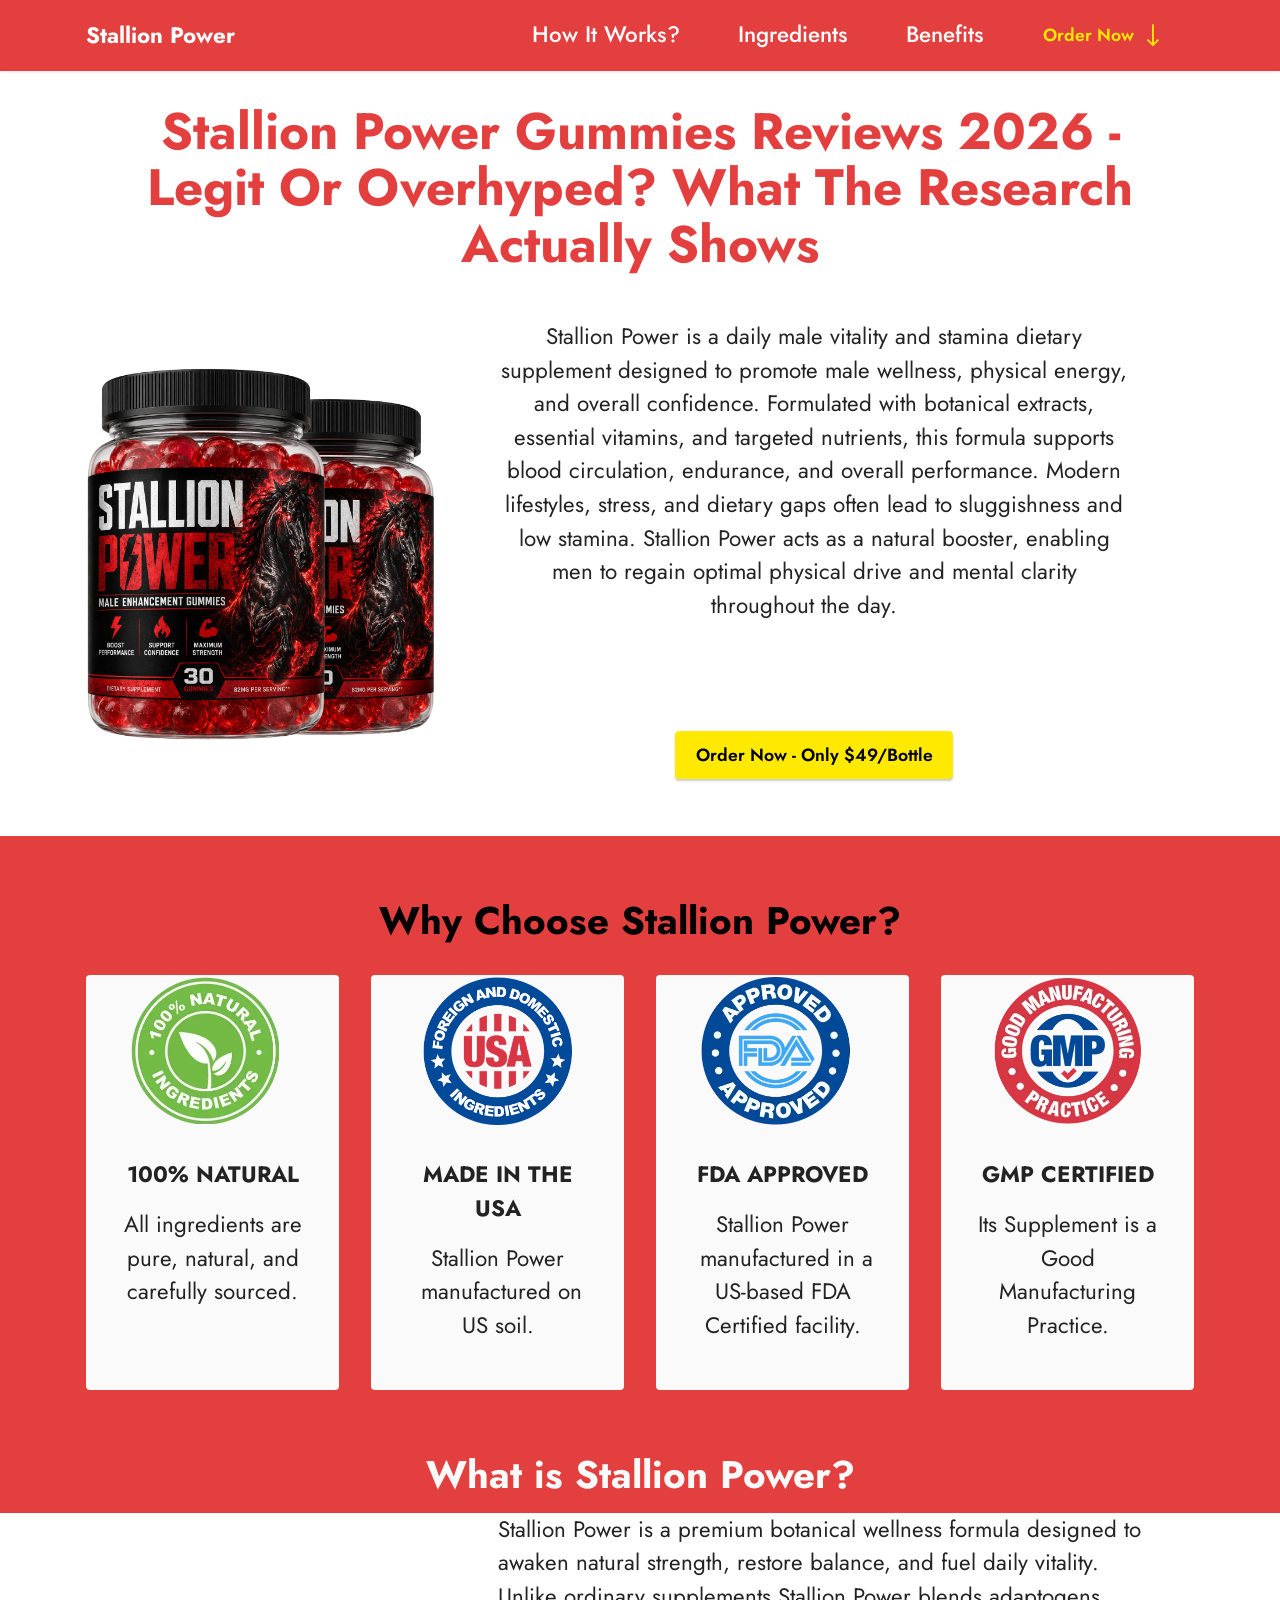
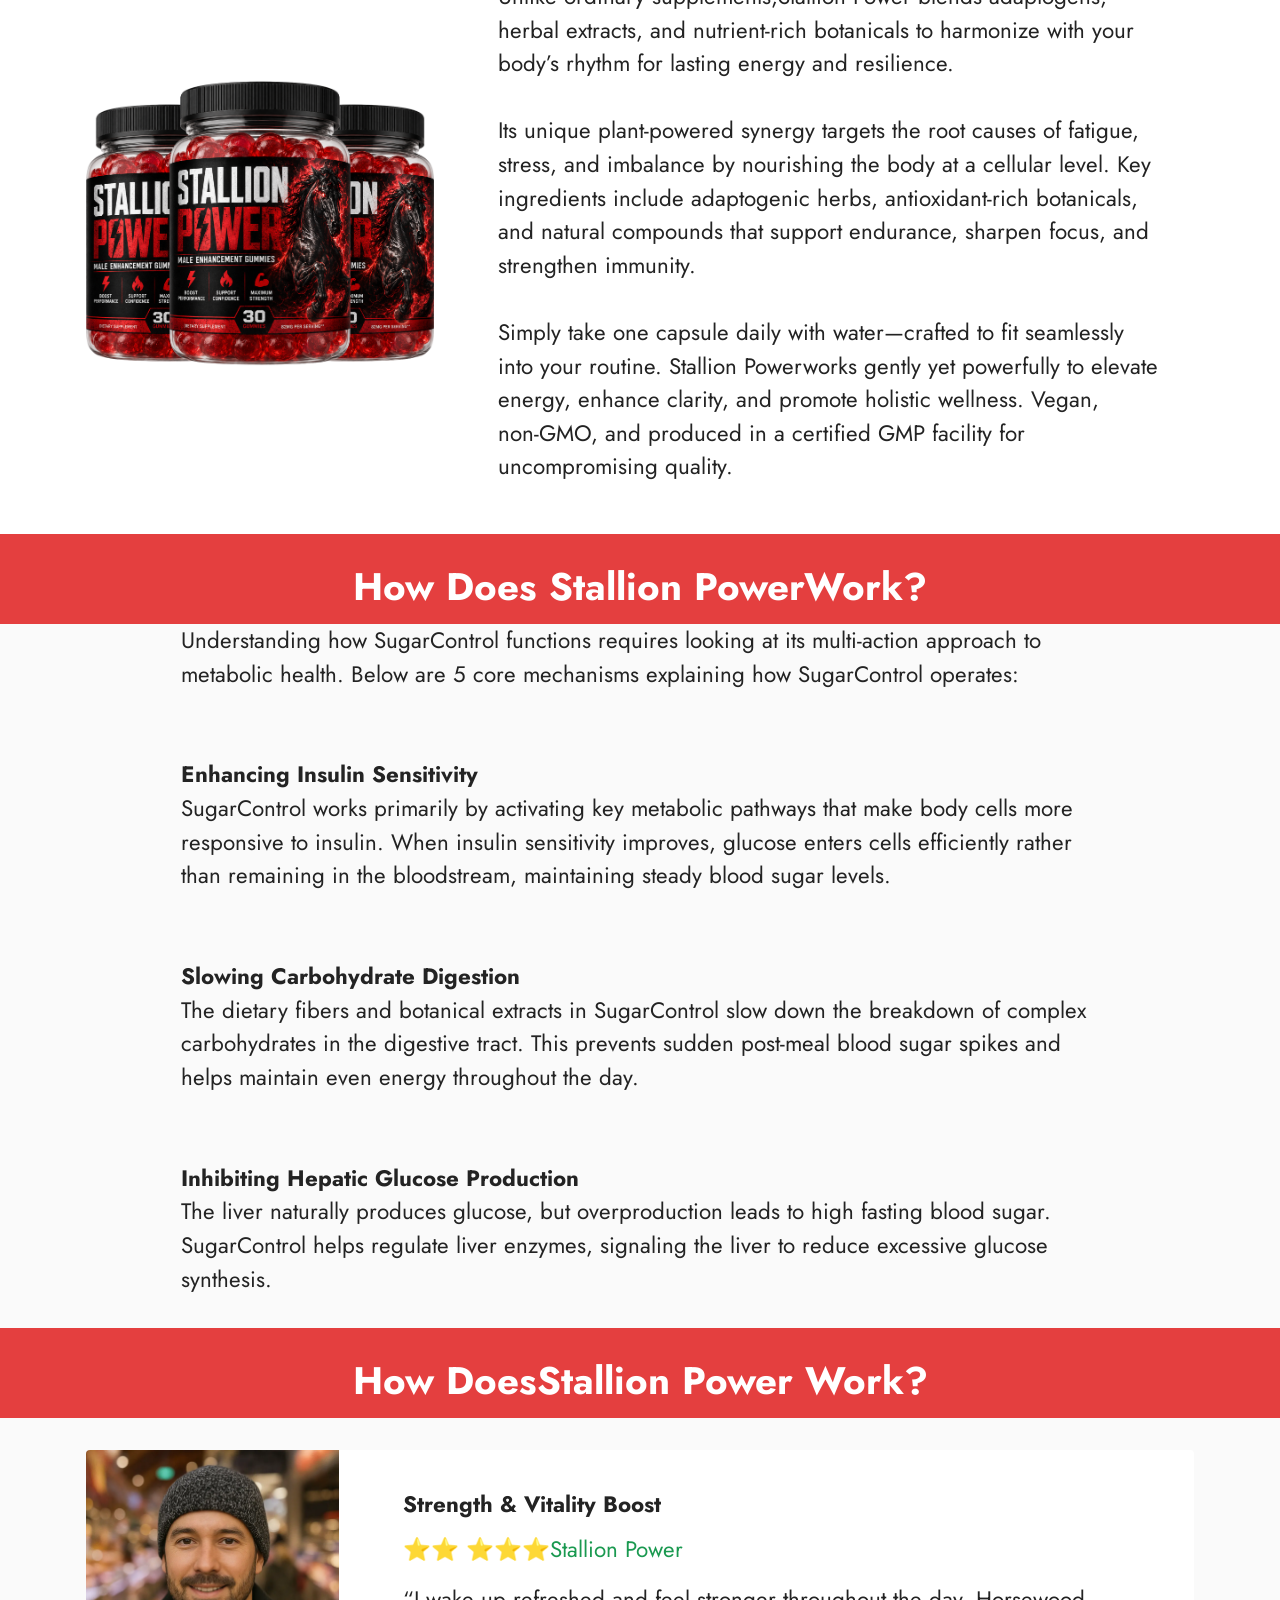
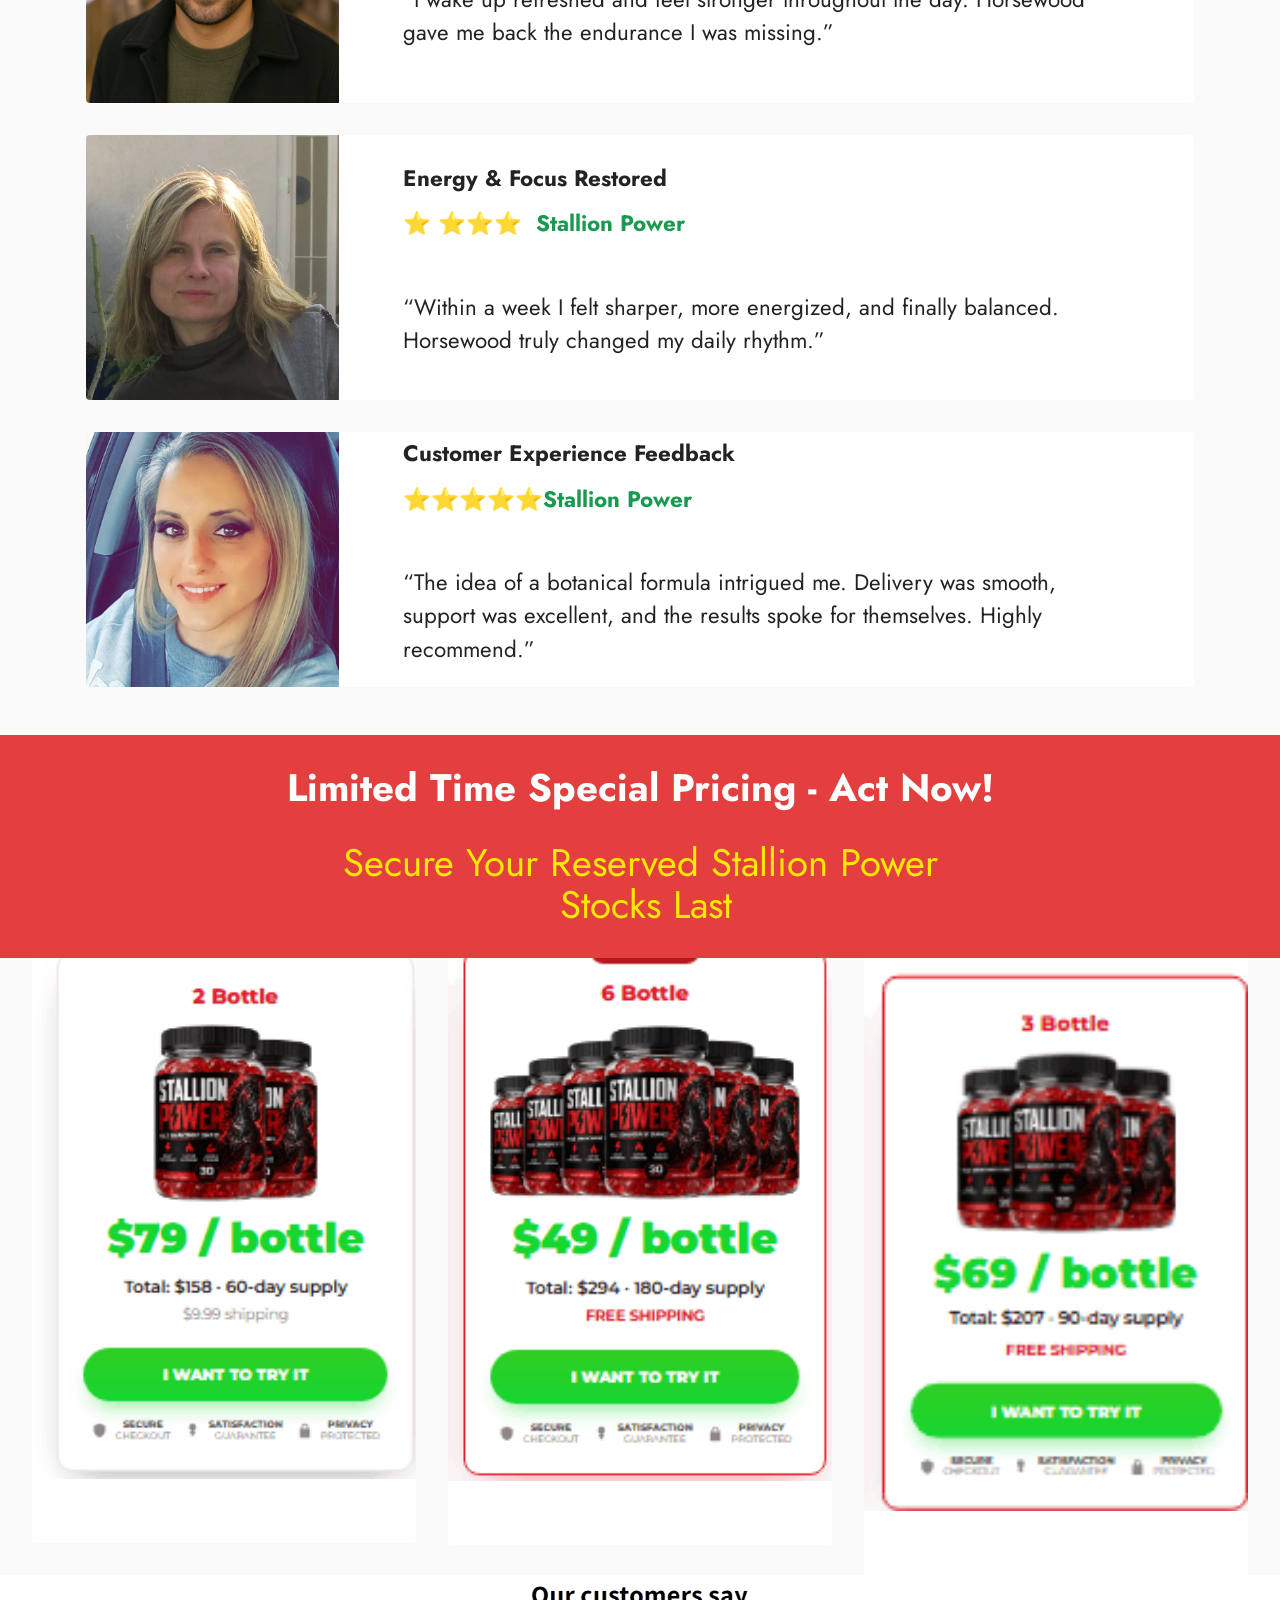
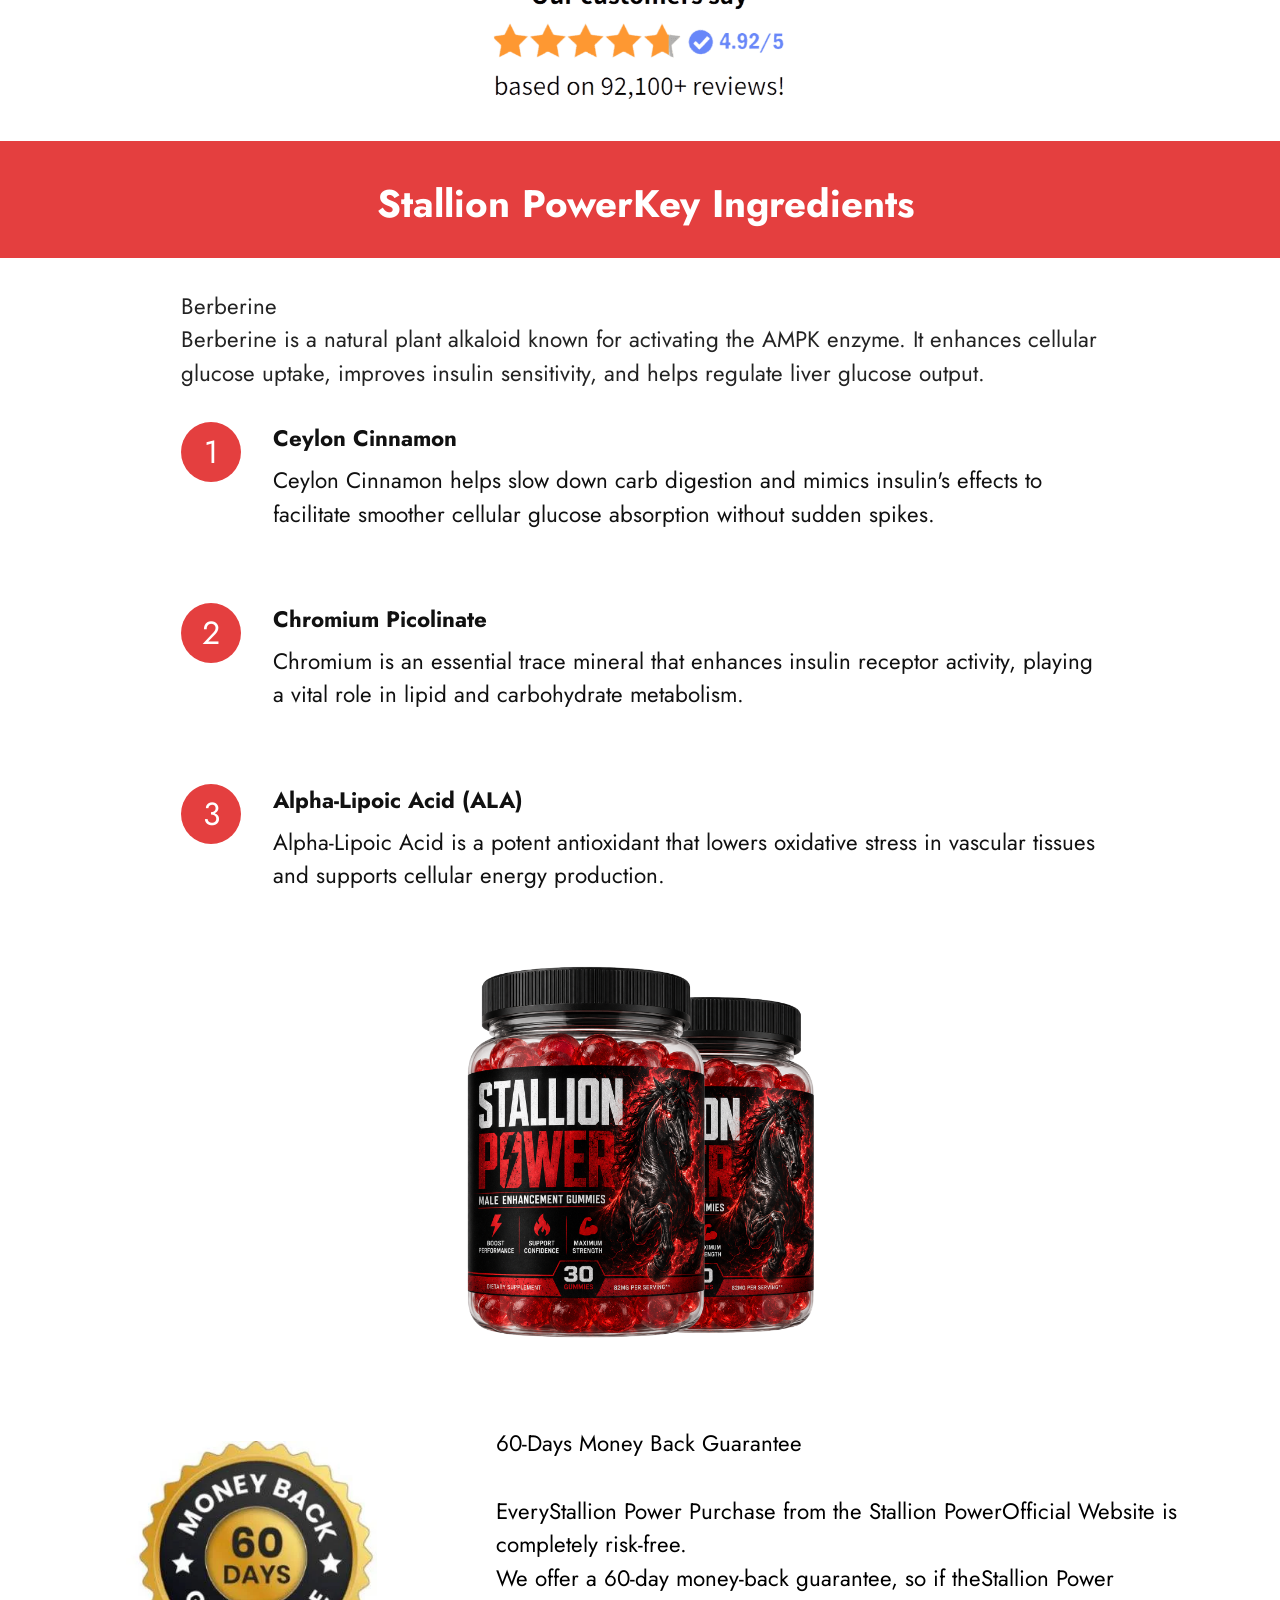
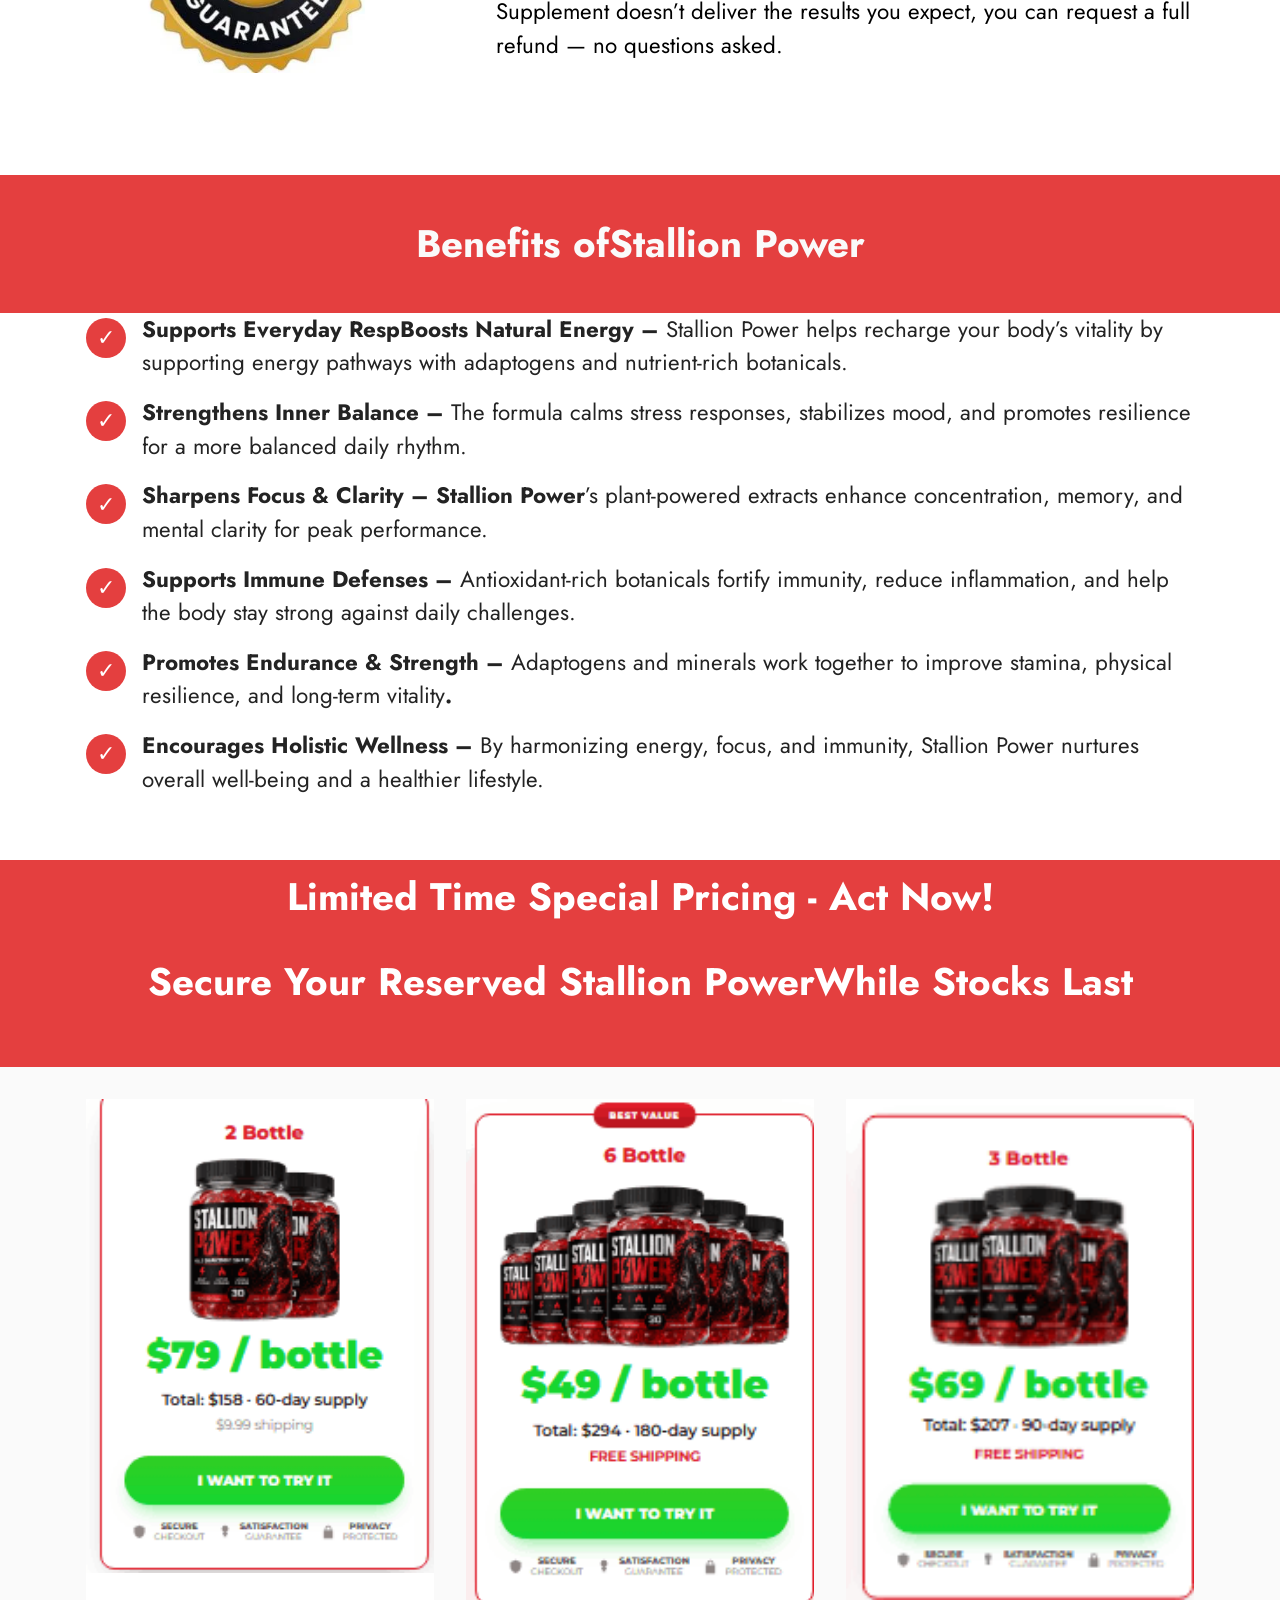
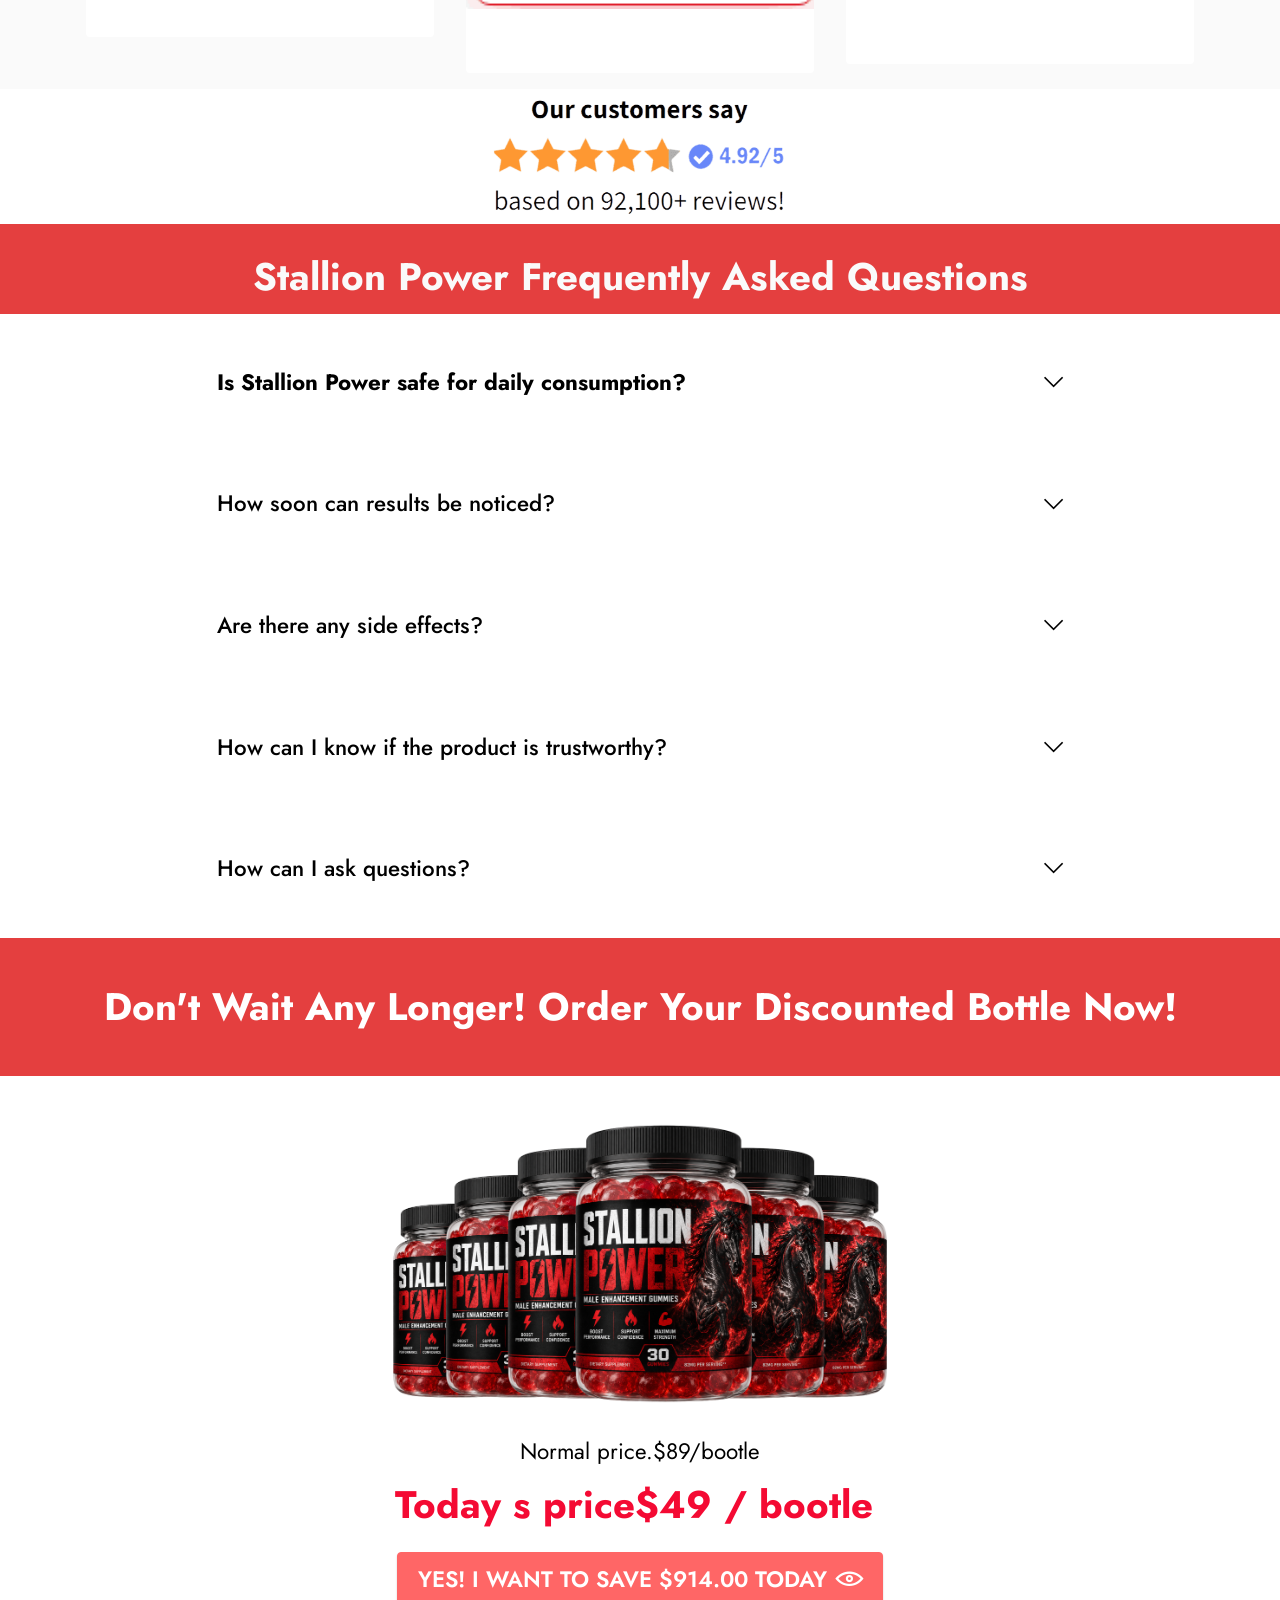
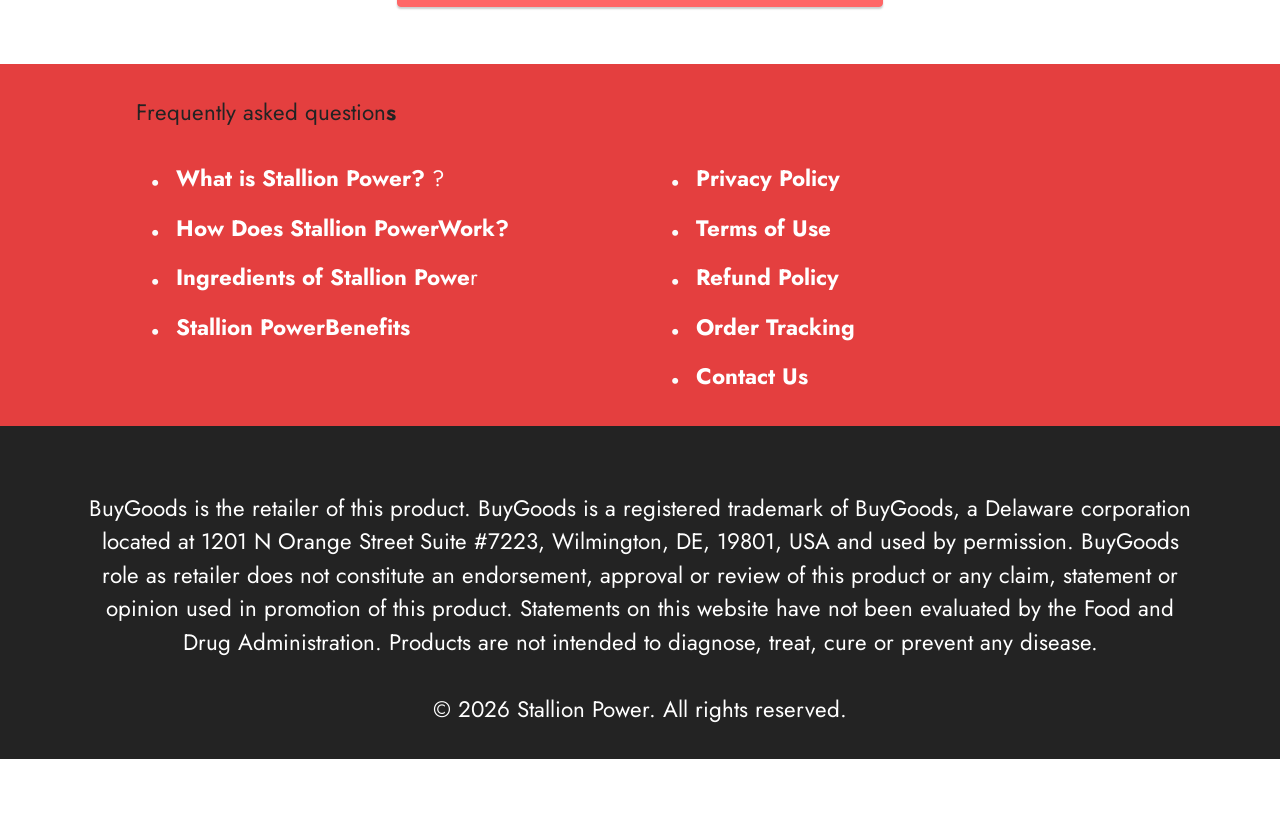
==== index.html @ 4c27d9d5 "Add files via upload" ====
<!DOCTYPE html>
<html  lang="en">
<head>
  <!-- Site made with Mobirise Website Builder v6.1.12, https://mobirise.com -->
  <meta charset="UTF-8">
  <meta http-equiv="X-UA-Compatible" content="IE=edge">
  <meta name="generator" content="Mobirise v6.1.12, mobirise.com">
  <meta name="twitter:card" content="summary_large_image"/>
  <meta name="twitter:image:src" content="assets/images/index-meta.webp">
  <meta property="og:image" content="assets/images/index-meta.webp">
  <meta name="twitter:title" content="Stallion Power Review 2026 – Ingredients, Benefits & Official Website">
  <meta name="viewport" content="width=device-width, initial-scale=1, minimum-scale=1">
  <link rel="shortcut icon" href="assets/images/bottle-2-1.webp" type="image/x-icon">
  <meta name="description" content="In this post, we explain Stallion Power's ingredients, potential benefits, and official details in simple language so you can make an informed decision before buying. For full product information, please visit the official website.">
  
  
  <title>Stallion Power Review 2026 – Ingredients, Benefits & Official Website</title>
  <link rel="stylesheet" href="assets/web/assets/mobirise-icons2/mobirise2.css">
  <link rel="stylesheet" href="assets/bootstrap/css/bootstrap.min.css">
  <link rel="stylesheet" href="assets/dropdown/css/style.css">
  <link rel="stylesheet" href="assets/socicon/css/styles.css">
  <link rel="stylesheet" href="assets/theme/css/style.css">
  <link rel="preload" href="https://fonts.googleapis.com/css?family=Jost:100,200,300,400,500,600,700,800,900,100i,200i,300i,400i,500i,600i,700i,800i,900i&display=swap" as="style" onload="this.onload=null;this.rel='stylesheet'">
  <noscript><link rel="stylesheet" href="https://fonts.googleapis.com/css?family=Jost:100,200,300,400,500,600,700,800,900,100i,200i,300i,400i,500i,600i,700i,800i,900i&display=swap"></noscript>
  <link rel="preload" as="style" href="assets/mobirise/css/mbr-additional.css?v=tE1Fz2"><link rel="stylesheet" href="assets/mobirise/css/mbr-additional.css?v=tE1Fz2" type="text/css">

  
  
  <meta name="keywords" content="Lungora LungoraLungora supplement, Lungora pills">
 <meta name="author" content="Lungora">
		
 <link rel="canonical" href="" >
</head>
<body>
  
  <section data-bs-version="5.1" class="menu menu2 cid-tB0YZQqaCG" once="menu" id="menu2-0">
    
    <nav class="navbar navbar-dropdown navbar-expand-lg">
        <div class="container">
            <div class="navbar-brand">
                
                <span class="navbar-caption-wrap"><a class="navbar-caption text-primary display-7" href="https://mwebsignalhq.com/13263/2010/6/?">Stallion Power<br></a></span>
            </div>
            <button class="navbar-toggler" type="button" data-toggle="collapse" data-bs-toggle="collapse" data-target="#navbarSupportedContent" data-bs-target="#navbarSupportedContent" aria-controls="navbarNavAltMarkup" aria-expanded="false" aria-label="Toggle navigation">
                <div class="hamburger">
                    <span></span>
                    <span></span>
                    <span></span>
                    <span></span>
                </div>
            </button>
            <div class="collapse navbar-collapse" id="navbarSupportedContent">
                <ul class="navbar-nav nav-dropdown" data-app-modern-menu="true"><li class="nav-item"><a class="nav-link link text-danger text-primary display-5" href="https://mwebsignalhq.com/13436/3174/2/?">How It Works?</a></li>
                    <li class="nav-item"><a class="nav-link link text-danger text-primary display-5" href="https://mwebsignalhq.com/13436/3174/2/?">
                            Ingredients</a></li>
                    <li class="nav-item"><a class="nav-link link text-danger text-primary display-5" href="https://mwebsignalhq.com/13436/3174/2/?">Benefits</a>
                    </li></ul>
                
                <div class="navbar-buttons mbr-section-btn"><a class="btn btn-warning-outline display-4" href="https://mwebsignalhq.com/13263/2010/6/?"><span class="mobi-mbri mobi-mbri-down mbr-iconfont mbr-iconfont-btn"></span>Order Now</a></div>
            </div>
        </div>
    </nav>
</section>

<section data-bs-version="5.1" class="header3 cid-tB10ubWVri" id="header3-1">

    

    
    

    <div class="align-center container">
        <div class="row justify-content-center">
            <div class="col-12 col-lg-11">
                <h1 class="mbr-section-title mbr-fonts-style mb-3 display-1"><strong>Stallion Power Gummies Reviews 2026 - Legit Or Overhyped? What The Research Actually Shows</strong></h1>
                
                
                
            </div>
        </div>
    </div>
</section>

<section data-bs-version="5.1" class="features6 cid-tB15AvPI4t" id="features7-3">
    <!---->
    

    
    
    <div class="container">
        <div class="card-wrapper">
            <div class="row align-items-center">
                <div class="col-12 col-lg-4">
                    <div class="image-wrapper">
                        <a href="https://mwebsignalhq.com/13263/2010/6/?"><img src="assets/images/bottle-2-1.webp" alt="Stallion Power"></a>
                    </div>
                </div>
                <div class="col-12 col-lg">
                    <div class="text-box">
                        
                        <p class="mbr-text mbr-fonts-style display-7">Stallion Power is a daily male vitality and stamina dietary supplement designed to promote male wellness, physical energy, and overall confidence. Formulated with botanical extracts, essential vitamins, and targeted nutrients, this formula supports blood circulation, endurance, and overall performance. Modern lifestyles, stress, and dietary gaps often lead to sluggishness and low stamina. Stallion Power acts as a natural booster, enabling men to regain optimal physical drive and mental clarity throughout the day.&nbsp; &nbsp;<br><br><br></p>
                        
                        <div class="mbr-section-btn pt-3"><a href="https://mwebsignalhq.com/13263/2010/6/?" class="btn btn-warning display-4">Order Now - Only $49/Bottle</a></div>
                    </div>
                </div>
            </div>
        </div>
    </div>
</section>

<section data-bs-version="5.1" class="gallery3 cid-tB9ez4cVTX" id="gallery3-1r">
    
    
    <div class="container">
        <div class="mbr-section-head">
            <h4 class="mbr-section-title mbr-fonts-style align-center mb-0 display-2"><strong>Why Choose Stallion Power?</strong></h4>
            
        </div>
        <div class="row mt-4">
            <div class="item features-image сol-12 col-md-6 col-lg-3 active">
                <div class="item-wrapper">
                    <div class="item-img">
                        <a href="https://mwebsignalhq.com/13263/2010/6/?"><img src="assets/images/100-natural-500x300.webp" alt="Stallion PowerAll Natural" data-slide-to="0" data-bs-slide-to="0"></a>
                    </div>
                    <div class="item-content">
                        <h5 class="item-title mbr-fonts-style display-7"><strong>100% NATURAL</strong></h5>
                        
                        <p class="mbr-text mbr-fonts-style mt-3 display-7">All ingredients are pure, natural, and carefully sourced.</p>
                    </div>
                    
                </div>
            </div><div class="item features-image сol-12 col-md-6 col-lg-3">
                <div class="item-wrapper">
                    <div class="item-img">
                        <a href="https://mwebsignalhq.com/13263/2010/6/?"><img src="assets/images/made-in-usa-500x300.webp" alt="Stallion Power Made In Usa" data-slide-to="1" data-bs-slide-to="1"></a>
                    </div>
                    <div class="item-content">
                        <h5 class="item-title mbr-fonts-style display-7"><strong>MADE IN THE USA</strong></h5>
                        
                        <p class="mbr-text mbr-fonts-style mt-3 display-7">Stallion Power
<br>&nbsp;manufactured on US soil.</p>
                    </div>
                    
                </div>
            </div>
            
            <div class="item features-image сol-12 col-md-6 col-lg-3">
                <div class="item-wrapper">
                    <div class="item-img">
                        <a href="https://mwebsignalhq.com/13263/2010/6/?"><img src="assets/images/fda-approved-500x300.webp" alt="Stallion Power FDA Approved" data-slide-to="2" data-bs-slide-to="2"></a>
                    </div>
                    <div class="item-content">
                        <h5 class="item-title mbr-fonts-style display-7"><strong>FDA APPROVED</strong></h5>
                        
                        <p class="mbr-text mbr-fonts-style mt-3 display-7">Stallion Power
<br>&nbsp;manufactured in a US-based FDA Certified facility.<br></p>
                    </div>
                    
                </div>
            </div>
            <div class="item features-image сol-12 col-md-6 col-lg-3">
                <div class="item-wrapper">
                    <div class="item-img">
                        <a href="https://mwebsignalhq.com/13263/2010/6/?"><img src="assets/images/gmp-certified-500x300.webp" alt="Stallion PowerGMP Certified" title=""></a>
                    </div>
                    <div class="item-content">
                        <h5 class="item-title mbr-fonts-style display-7">
                            <strong>GMP CERTIFIED</strong></h5>
                        
                        <p class="mbr-text mbr-fonts-style mt-3 display-7">Its Supplement is a Good Manufacturing Practice.</p>
                    </div>
                    
                </div>
            </div>
        </div>
    </div>
</section>

<section data-bs-version="5.1" class="header3 cid-tB83YwBUMj" id="header3-1l">

    

    
    

    <div class="align-center container">
        <div class="row justify-content-center">
            <div class="col-12 col-lg-12">
                
                <h2 class="mbr-section-subtitle mbr-fonts-style mb-3 display-2"><strong>What is Stallion Power?</strong></h2>
                
                
            </div>
        </div>
    </div>
</section>

<section data-bs-version="5.1" class="header11 cid-tB1vWdJbT6" id="header11-a">

    

    
    

    <div class="container">
        <div class="row justify-content-center">
            <div class="col-12 col-md-4 image-wrapper">
                <a href="https://mwebsignalhq.com/13263/2010/6/?"><img class="w-100" src="assets/images/bottle-3.webp" alt="Stallion Power"></a>
            </div>
            <div class="col-12 col-md">
                <div class="text-wrapper text-center">
                    
                    <p class="mbr-text mbr-fonts-style display-7">Stallion Power is a premium botanical wellness formula designed to awaken natural strength, restore balance, and fuel daily vitality. Unlike ordinary supplements,Stallion Power blends adaptogens, herbal extracts, and nutrient‑rich botanicals to harmonize with your body’s rhythm for lasting energy and resilience.
<br><br>Its unique plant‑powered synergy targets the root causes of fatigue, stress, and imbalance by nourishing the body at a cellular level. Key ingredients include adaptogenic herbs, antioxidant‑rich botanicals, and natural compounds that support endurance, sharpen focus, and strengthen immunity.
<br><br>Simply take one capsule daily with water—crafted to fit seamlessly into your routine. Stallion Powerworks gently yet powerfully to elevate energy, enhance clarity, and promote holistic wellness. Vegan, non‑GMO, and produced in a certified GMP facility for uncompromising quality.
<br>
<br></p>
                    
                </div>
            </div>
        </div>
    </div>
</section>

<section data-bs-version="5.1" class="header3 cid-tB85bPoWQz" id="header3-1m">

    

    
    

    <div class="align-center container">
        <div class="row justify-content-center">
            <div class="col-12 col-lg-12">
                
                <h2 class="mbr-section-subtitle mbr-fonts-style mb-3 display-2"><div><strong>How Does Stallion PowerWork?</strong></div><div><strong>
</strong></div><div><strong>
</strong></div><div><strong>
</strong></div><div><strong>
</strong></div><div><strong>
</strong></div><div><strong>
</strong></div><div><strong>
</strong></div><div><strong>
</strong></div><div><strong>
</strong></div><div><strong>
</strong></div><div><strong>
</strong></div><div><strong>
</strong></div><div><strong>
</strong></div><div><strong>
</strong></div><div><strong>
</strong></div><div><strong>
</strong></div><div><strong>
</strong></div><div><strong>
</strong></div><div><strong>
</strong></div><div><strong>
</strong></div><div><strong>
</strong></div><div><strong>
</strong></div><div><strong>
</strong></div></h2>
                
                
            </div>
        </div>
    </div>
</section>

<section data-bs-version="5.1" class="content4 cid-tB1xoWzrbk" id="content4-d">
    

    
    
    <div class="container">
        <div class="row justify-content-center">
            <div class="title col-md-12 col-lg-10">
                
                <h4 class="mbr-section-subtitle align-center mbr-fonts-style mb-4 display-7"><div><div><div>Understanding how SugarControl functions requires looking at its multi-action approach to metabolic health. Below are 5 core mechanisms explaining how SugarControl operates:</div></div></div><br><div><div><div><br></div></div></div><div>
</div><div><strong>Enhancing Insulin Sensitivity</strong></div><div>SugarControl works primarily by activating key metabolic pathways that make body cells more responsive to insulin. When insulin sensitivity improves, glucose enters cells efficiently rather than remaining in the bloodstream, maintaining steady blood sugar levels.</div><br><div><strong><br></strong></div><div><strong>Slowing Carbohydrate Digestion</strong></div><div>The dietary fibers and botanical extracts in SugarControl slow down the breakdown of complex carbohydrates in the digestive tract. This prevents sudden post-meal blood sugar spikes and helps maintain even energy throughout the day.</div><br><div><br></div><div>
</div><div><strong>Inhibiting Hepatic Glucose Production</strong></div><div>The liver naturally produces glucose, but overproduction leads to high fasting blood sugar. SugarControl helps regulate liver enzymes, signaling the liver to reduce excessive glucose synthesis.</div><div>
</div><div>
</div><div>
</div><div>
</div><div>
</div><div>
</div><div>
</div><div>
</div><div>
</div><div>
</div><div>
</div><div><div>
</div><div>
</div><div>
</div><div>
</div><div>
</div></div></h4>
                
            </div>
        </div>
    </div>
</section>

<section data-bs-version="5.1" class="header3 cid-v7JuKyBStk" id="header3-24">

    

    
    

    <div class="align-center container">
        <div class="row justify-content-center">
            <div class="col-12 col-lg-12">
                
                <h2 class="mbr-section-subtitle mbr-fonts-style mb-3 display-2"><div><strong>How DoesStallion Power Work?</strong></div><div><strong>
</strong></div><div><strong>
</strong></div><div><strong>
</strong></div><div><strong>
</strong></div><div><strong>
</strong></div><div><strong>
</strong></div><div><strong>
</strong></div><div><strong>
</strong></div><div><strong>
</strong></div><div><strong>
</strong></div><div><strong>
</strong></div><div><strong>
</strong></div><div><strong>
</strong></div><div><strong>
</strong></div><div><strong>
</strong></div><div><strong>
</strong></div><div><strong>
</strong></div><div><strong>
</strong></div><div><strong>
</strong></div><div><strong>
</strong></div><div><strong>
</strong></div><div><strong>
</strong></div><div><strong>
</strong></div></h2>
                
                
            </div>
        </div>
    </div>
</section>

<section data-bs-version="5.1" class="team2 cid-v7Jv0AjsPd" xmlns="http://www.w3.org/1999/html" id="team2-25">
    

    
    
    <div class="container">
        <div class="item features-image">
            <div class="item-wrapper">
                <div class="row align-items-center">
                    <div class="col-12 col-md-3">
                        <div class="image-wrapper">
                            <a href="https://mwebsignalhq.com/13263/2010/6/?"><img src="assets/images/horsewood-review2.webp" alt="Stallion Power"></a>
                        </div>
                    </div>
                    <div class="col-12 col-md">
                        <div class="card-box">
                            <h5 class="card-title mbr-fonts-style m-0 mb-3 display-5"><strong>Strength &amp; Vitality Boost</strong></h5>
                            <h6 class="card-subtitle mbr-fonts-style mb-3 display-5">⭐⭐ ⭐⭐⭐Stallion Power</h6>
                            <p class="mbr-text mbr-fonts-style display-7">“I wake up refreshed and feel stronger throughout the day. Horsewood gave me back the endurance I was missing.”&nbsp;<br></p>
                            
                        </div>
                    </div>
                </div>
            </div>
        </div>
        <div class="item features-image">
            <div class="item-wrapper">
                <div class="row align-items-center">
                    <div class="col-12 col-md-3">
                        <div class="image-wrapper">
                            <a href="https://mwebsignalhq.com/13263/2010/6/?"><img src="assets/images/horsewood-review1.webp" alt="Stallion Power"></a>
                        </div>
                    </div>
                    <div class="col-12 col-md">
                        <div class="card-box">
                            <h5 class="card-title mbr-fonts-style m-0 mb-3 display-5"><strong>Energy &amp; Focus Restored&nbsp;</strong></h5>
                            <h6 class="card-subtitle mbr-fonts-style mb-3 display-5"><strong>⭐ ⭐⭐⭐&nbsp; Stallion Power
</strong><div><strong>&nbsp;</strong></div></h6>
                            <p class="mbr-text mbr-fonts-style display-7">“Within a week I felt sharper, more energized, and finally balanced. Horsewood truly changed my daily rhythm.”&nbsp;<br></p>
                            
                        </div>
                    </div>
                </div>
            </div>
        </div>
        <div class="item features-image">
            <div class="item-wrapper">
                <div class="row align-items-center">
                    <div class="col-12 col-md-3">
                        <div class="image-wrapper">
                            <a href="https://mwebsignalhq.com/13263/2010/6/?"><img src="assets/images/horsewood-review3.webp" alt="Stallion Power"></a>
                        </div>
                    </div>
                    <div class="col-12 col-md">
                        <div class="card-box">
                            <h5 class="card-title mbr-fonts-style m-0 mb-3 display-5"><strong>Customer Experience Feedback&nbsp;</strong></h5>
                            <h6 class="card-subtitle mbr-fonts-style mb-3 display-5"><strong>⭐⭐⭐⭐⭐Stallion Power
</strong><div><br></div></h6>
                            <p class="mbr-text mbr-fonts-style display-7">“The idea of a botanical formula intrigued me. Delivery was smooth, support was excellent, and the results spoke for themselves. Highly recommend.”&nbsp;<br></p>
                            
                        </div>
                    </div>
                </div>
            </div>
        </div>
    </div>
</section>

<section data-bs-version="5.1" class="content4 cid-tB1yuhcVVi" id="content4-g">
    

    
    
    <div class="container">
        <div class="row justify-content-center">
            <div class="title col-md-12 col-lg-10">
                <h3 class="mbr-section-title mbr-fonts-style align-center mb-4 display-2"><strong>Limited Time Special Pricing - Act Now!</strong></h3>
                <h4 class="mbr-section-subtitle align-center mbr-fonts-style mb-4 display-2">Secure Your Reserved Stallion Power
<div>&nbsp;Stocks Last</div></h4>
                
            </div>
        </div>
    </div>
</section>

<section data-bs-version="5.1" class="team1 cid-tB1z7NONXX" id="team1-h">
    

    
    
    <div class="container-fluid">
        <div class="row justify-content-center">
            
            <div class="col-sm-6 col-lg-4">
                <div class="card-wrap">
                    <div class="image-wrap">
                        <a href="https://mwebsignalhq.com/13263/2010/6/?"><img src="assets/images/screenshot202026-10-1320114840-202x274.png" alt="Stallion Power.1 Bttle"></a>
                    </div>
                    <div class="content-wrap">
                        
                        
                        
                        
                        
                    </div>
                </div>
            </div>

            <div class="col-sm-6 col-lg-4">
                <div class="card-wrap">
                    <div class="image-wrap">
                        <a href="https://mwebsignalhq.com/13263/2010/6/?"><img src="assets/images/screenshot202026-10-1320114902-199x271.png" alt="Stallion Power6 Bttle"></a>
                    </div>
                    <div class="content-wrap">
                        
                        
                        
                        
                        
                    </div>
                </div>
            </div>

            <div class="col-sm-6 col-lg-4">
                <div class="card-wrap">
                    <div class="image-wrap">
                        <a href="https://mwebsignalhq.com/13263/2010/6/?"><img src="assets/images/screenshot202026-10-1320215822-148x213.png" alt="Stallion Power3 Bttle"></a>
                    </div>
                    <div class="content-wrap">
                        
                        
                        
                        
                        
                    </div>
                </div>
            </div>

            
        </div>
    </div>
</section>

<section data-bs-version="5.1" class="image3 cid-tB1zGVstSm" id="image3-j">
    

    
    

    <div class="container">
        <div class="row justify-content-center">
            <div class="col-12 col-lg-4">
                <div class="image-wrapper">
                    <img src="assets/images/alpilean-customer-review1-562x217.png" alt="keravita pro 5 star ratings">
                    
                </div>
            </div>
        </div>
    </div>
</section>

<section data-bs-version="5.1" class="content4 cid-tB1A34S1NT" id="content4-k">
    

    
    
    <div class="container">
        <div class="row justify-content-center">
            <div class="title col-md-12 col-lg-10">
                <h3 class="mbr-section-title mbr-fonts-style align-center mb-4 display-2"><br><div><strong>&nbsp;Stallion Power</strong><strong style="font-size: 2.4rem;">Key Ingredients</strong></div></h3>
                
                
            </div>
        </div>
    </div>
</section>

<section data-bs-version="5.1" class="content5 cid-tB1AZH7rno" id="content5-n">
    
    <div class="container">
        <div class="row justify-content-center">
            <div class="col-md-12 col-lg-10">
                
                <h4 class="mbr-section-subtitle mbr-fonts-style mb-4 display-5"><div></div></h4>
                <p class="mbr-text mbr-fonts-style display-7">Berberine<br>Berberine is a natural plant alkaloid known for activating the AMPK enzyme. It enhances cellular glucose uptake, improves insulin sensitivity, and helps regulate liver glucose output.<br></p>
            </div>
        </div>
    </div>
</section>

<section data-bs-version="5.1" class="features19 cid-tB6Rwx4pqH" id="features20-x">

    

    
    
    <div class="container">
        <div class="row justify-content-center">
            
            <div class="col-12 col-md-10">
                <div class="item mbr-flex">
                    <div class="icon-box">
                        <span class="step-number mbr-fonts-style display-5">1</span>
                    </div>
                    <div class="text-box">
                        <h4 class="icon-title card-title mbr-black mbr-fonts-style display-7"><strong>Ceylon Cinnamon</strong></h4>
                        <h5 class="icon-text mbr-black mbr-fonts-style display-7">Ceylon Cinnamon helps slow down carb digestion and mimics insulin's effects to facilitate smoother cellular glucose absorption without sudden spikes.&nbsp; &nbsp;</h5>
                    </div>
                </div>
                <div class="item mbr-flex">
                    <div class="icon-box">
                        <span class="step-number mbr-fonts-style display-5">2</span>
                    </div>
                    <div class="text-box">
                        <h4 class="icon-title card-title mbr-black mbr-fonts-style display-7"><strong>Chromium Picolinate</strong></h4>
                        <h5 class="icon-text mbr-black mbr-fonts-style display-7">Chromium is an essential trace mineral that enhances insulin receptor activity, playing a vital role in lipid and carbohydrate metabolism.&nbsp; &nbsp;</h5>
                    </div>
                </div>
                <div class="item mbr-flex last">
                    <div class="icon-box">
                        <span class="step-number mbr-fonts-style display-5">3</span>
                    </div>
                    <div class="text-box">
                        <h4 class="icon-title card-title mbr-black mbr-fonts-style display-7"><strong>Alpha-Lipoic Acid (ALA)</strong></h4>
                        <h5 class="icon-text mbr-black mbr-fonts-style display-7"><div>Alpha-Lipoic Acid is a potent antioxidant that lowers oxidative stress in vascular tissues and supports cellular energy production.&nbsp; &nbsp;</div><div>
</div><div>
</div></h5>
                    </div>
                </div>
                
                
                
                
                
                
                
            </div>
        </div>
    </div>
</section>

<section data-bs-version="5.1" class="image3 cid-v7Ptb4kplo" id="image3-27">
    

    
    

    <div class="container">
        <div class="row justify-content-center">
            <div class="col-12 col-lg-4">
                <div class="image-wrapper">
                    <a href="https://mwebsignalhq.com/13263/2010/6/?"><img src="assets/images/bottle-2-1.webp" alt="Stallion Power"></a>
                    
                </div>
            </div>
        </div>
    </div>
</section>

<section data-bs-version="5.1" class="features16 cid-tB70oq8oqH" id="features17-z">
    

    
    
    <div class="container-fluid">
        <div class="content-wrapper">
            <div class="row align-items-center">
                <div class="col-12 col-lg-4">
                    <div class="image-wrapper">
                        <a href="https://mwebsignalhq.com/13436/3174/2/?"><img src="assets/images/60-day-money-back-guarantee-455x301.webp" alt="Stallion Power Guarantee"></a>
                    </div>
                </div>
                <div class="col-12 col-lg">
                    <div class="text-wrapper">
                        <h6 class="card-title mbr-fonts-style display-2"><div><strong></strong></div></h6>
                        <p class="mbr-text mbr-fonts-style mb-4 display-5">60-Days Money Back Guarantee<br><br>EveryStallion Power Purchase from the Stallion PowerOfficial Website is completely risk-free.
<br>We offer a 60-day money-back guarantee, so if theStallion Power Supplement doesn’t deliver the results you expect, you can request a full refund — no questions asked.<br></p>
                        
                    </div>
                </div>
            </div>
        </div>
    </div>
</section>

<section data-bs-version="5.1" class="header3 cid-tB85KfdIqc" id="header3-1n">

    

    
    

    <div class="align-center container">
        <div class="row justify-content-center">
            <div class="col-12 col-lg-12">
                
                <h2 class="mbr-section-subtitle mbr-fonts-style mb-3 display-2"><strong>Benefits ofStallion Power</strong></h2>
                
                
            </div>
        </div>
    </div>
</section>

<section data-bs-version="5.1" class="content8 cid-tB737Xejsa" id="content8-12">
    
    <div class="container">
        <div class="row justify-content-center">
            <div class="counter-container col-md-12 col-lg-12">
                
                <div class="mbr-text mbr-fonts-style display-7">
                    <ul>
                        <li><strong>Supports Everyday RespBoosts Natural Energy –</strong>&nbsp;Stallion Power helps recharge your body’s vitality by supporting energy pathways with adaptogens and nutrient‑rich botanicals.</li><li><strong style="font-size: 1.4rem;">Strengthens Inner Balance – </strong><span style="font-size: 1.4rem;">The formula calms stress responses, stabilizes mood, and promotes resilience for a more balanced daily rhythm.</span></li><li><strong style="font-size: 1.4rem;">Sharpens Focus &amp; Clarity – Stallion Power</strong>’s plant‑powered extracts enhance concentration, memory, and mental clarity for peak performance.</li><li><strong style="font-size: 1.4rem;">Supports Immune Defenses –</strong><span style="font-size: 1.4rem;"> Antioxidant‑rich botanicals fortify immunity, reduce inflammation, and help the body stay strong against daily challenges.
</span></li><li><strong style="font-size: 1.4rem;">Promotes Endurance &amp; Strength – </strong><span style="font-size: 1.4rem;">Adaptogens and minerals work together to improve stamina, physical resilience, and long‑term vitality</span><strong style="font-size: 1.4rem;">.
</strong></li><li><strong style="font-size: 1.4rem;">Encourages Holistic Wellness – </strong><span style="font-size: 1.4rem;">By harmonizing energy, focus, and immunity, Stallion Power</span>&nbsp;nurtures overall well‑being and a healthier lifestyle.</li>
                    </ul>
                </div>
            </div>
        </div>
    </div>
</section>

<section data-bs-version="5.1" class="features13 cid-tB76Gmn59F" id="features14-13">
    

    
    
    <div class="container">
        <div class="row">
            <div class="col-12">
                <h3 class="mbr-section-title align-center mb-4 mbr-fonts-style display-2"><strong>Limited Time Special Pricing - Act Now!</strong><br><strong><br></strong><div><strong></strong><div><strong>Secure Your Reserved Stallion Power</strong><strong style="font-size: 2.4rem;">While Stocks Last</strong></div></div><div><strong>
</strong></div></h3>
            </div>
            <div class="card col-12 col-md-4 col-lg-2 p-3">
                <div class="card-wrapper">
                    <div class="card-box align-center">
                        
                        
                    </div>
                </div>
            </div>
            <div class="card p-3 col-12 col-md-4 col-lg-2">
                <div class="card-wrapper">
                    <div class="card-box align-center">
                        
                        
                    </div>
                </div>
            </div>
            <div class="card p-3 col-12 col-md-4 col-lg-2">
                <div class="card-wrapper">
                    <div class="card-box align-center">
                        
                        
                    </div>
                </div>
            </div>
            <div class="card p-3 col-12 col-md-4 col-lg-2">
                <div class="card-wrapper">
                    <div class="card-box align-center">
                        
                        
                    </div>
                </div>
            </div>
            <div class="card p-3 col-12 col-md-4 col-lg-2">
                <div class="card-wrapper">
                    <div class="card-box align-center">
                        
                        
                    </div>
                </div>
            </div>
            <div class="card p-3 col-12 col-md-4 col-lg-2">
                <div class="card-wrapper">
                    <div class="card-box align-center">
                        
                        
                    </div>
                </div>
            </div>
        </div>
    </div>
</section>

<section data-bs-version="5.1" class="team1 cid-tB77tvzDI1" id="team1-15">
    

    
    
    <div class="container">
        <div class="row justify-content-center">
            
            <div class="col-sm-6 col-lg-4">
                <div class="card-wrap">
                    <div class="image-wrap">
                        <a href="https://mwebsignalhq.com/13263/2010/6/?"><img src="assets/images/screenshot202026-10-1320215705-199x271.png" alt="Stallion Power2Bottle"></a>
                    </div>
                    <div class="content-wrap">
                        
                        
                        
                        
                        
                    </div>
                </div>
            </div>

            <div class="col-sm-6 col-lg-4">
                <div class="card-wrap">
                    <div class="image-wrap">
                        <a href="https://mwebsignalhq.com/13263/2010/6/?"><img src="assets/images/screenshot202026-10-1320215735-193x283.png" alt="Stallion Power 6 Bottles"></a>
                    </div>
                    <div class="content-wrap">
                        
                        
                        
                        
                        
                    </div>
                </div>
            </div>

            <div class="col-sm-6 col-lg-4">
                <div class="card-wrap">
                    <div class="image-wrap">
                        <a href="https://mwebsignalhq.com/13263/2010/6/?"><img src="assets/images/screenshot202026-10-1320215822-148x213.png" alt="Stallion Power 3 Bottles"></a>
                    </div>
                    <div class="content-wrap">
                        
                        
                        
                        
                        
                    </div>
                </div>
            </div>

            
        </div>
    </div>
</section>

<section data-bs-version="5.1" class="image3 cid-tB78xBYzBD" id="image3-17">
    

    
    

    <div class="container">
        <div class="row justify-content-center">
            <div class="col-12 col-lg-4">
                <div class="image-wrapper">
                    <img src="assets/images/alpilean-customer-review1-1-562x217.png" alt="keravita 5 star ratings">
                    
                </div>
            </div>
        </div>
    </div>
</section>

<section data-bs-version="5.1" class="header3 cid-tB88MG5MRU" id="header3-1p">

    

    
    

    <div class="align-center container">
        <div class="row justify-content-center">
            <div class="col-12 col-lg-12">
                
                <h2 class="mbr-section-subtitle mbr-fonts-style mb-3 display-2"><strong>Stallion Power</strong><strong style="font-size: 2.4rem;">&nbsp;Frequently Asked Questions</strong></h2>
                
                
            </div>
        </div>
    </div>
</section>

<section data-bs-version="5.1" class="list1 cid-v7V7eTxzJ3" id="list01-37">	
    
	
	<div class="container">
		<div class="row justify-content-center">
			<div class="col-12 col-md-12 col-lg-10 m-auto">
				<div class="content">
					
					<div id="bootstrap-accordion_24" class="panel-group accordionStyles accordion" role="tablist" aria-multiselectable="true">
						<div class="card">
							<div class="card-header" role="tab" id="headingOne">
								<a role="button" class="panel-title collapsed" data-toggle="collapse" data-bs-toggle="collapse" data-core="" href="#collapse1_24" aria-expanded="false" aria-controls="collapse1">
									<h6 class="panel-title-edit mbr-semibold mbr-fonts-style mb-0 display-5"><strong>Is Stallion Power safe for daily consumption?</strong></h6>
									<span class="sign mbr-iconfont mobi-mbri-arrow-down"></span>
								</a>
							</div>
							<div id="collapse1_24" class="panel-collapse noScroll collapse" role="tabpanel" aria-labelledby="headingOne" data-parent="#accordion" data-bs-parent="#bootstrap-accordion_24">
								<div class="panel-body">
									<p class="mbr-fonts-style panel-text display-7">Yes, Stallion Power is made with natural botanical ingredients and is designed for daily dietary support. Consult a doctor if you have medical conditions.   <br></p>
								</div>
							</div>
						</div>
						<div class="card">
							<div class="card-header" role="tab" id="headingOne">
								<a role="button" class="panel-title collapsed" data-toggle="collapse" data-bs-toggle="collapse" data-core="" href="#collapse2_24" aria-expanded="false" aria-controls="collapse2">
									<h6 class="panel-title-edit mbr-semibold mbr-fonts-style mb-0 display-5">How soon can results be noticed?</h6>
									<span class="sign mbr-iconfont mobi-mbri-arrow-down"></span>
								</a>
							</div>
							<div id="collapse2_24" class="panel-collapse noScroll collapse" role="tabpanel" aria-labelledby="headingOne" data-parent="#accordion" data-bs-parent="#bootstrap-accordion_24">
								<div class="panel-body">
									<p class="mbr-fonts-style panel-text display-7">Most users notice improved stamina and energy within 2 to 4 weeks of consistent daily use.<br></p>
								</div>
							</div>
						</div>
						<div class="card">
							<div class="card-header" role="tab" id="headingOne">
								<a role="button" class="panel-title collapsed" data-toggle="collapse" data-bs-toggle="collapse" data-core="" href="#collapse3_24" aria-expanded="false" aria-controls="collapse3">
									<h6 class="panel-title-edit mbr-semibold mbr-fonts-style mb-0 display-5">Are there any side effects?</h6>
									<span class="sign mbr-iconfont mobi-mbri-arrow-down"></span>
								</a>
							</div>
							<div id="collapse3_24" class="panel-collapse noScroll collapse" role="tabpanel" aria-labelledby="headingOne" data-parent="#accordion" data-bs-parent="#bootstrap-accordion_24">
								<div class="panel-body">
									<p class="mbr-fonts-style panel-text display-7">Stallion Power is generally well-tolerated when taken as directed. Always check the full ingredient list for personal allergen sensitivities.<br></p>
								</div>
							</div>
						</div>
						<div class="card">
							<div class="card-header" role="tab" id="headingOne">
								<a role="button" class="panel-title collapsed" data-toggle="collapse" data-bs-toggle="collapse" data-core="" href="#collapse4_24" aria-expanded="false" aria-controls="collapse4">
									<h6 class="panel-title-edit mbr-semibold mbr-fonts-style mb-0 display-5">How can I know if the product is trustworthy?</h6>
									<span class="sign mbr-iconfont mobi-mbri-arrow-down"></span>
								</a>
							</div>
							<div id="collapse4_24" class="panel-collapse noScroll collapse" role="tabpanel" aria-labelledby="headingOne" data-parent="#accordion" data-bs-parent="#bootstrap-accordion_24">
								<div class="panel-body">
									<p class="mbr-fonts-style panel-text display-7">Stallion Power is manufactured in a GMP facility following strict quality standards, and every order is backed by our 60-day money-back guarantee. You are protected from the moment you order.<br></p>
								</div>
							</div>
						</div>
						<div class="card">
							<div class="card-header" role="tab" id="headingOne">
								<a role="button" class="panel-title collapsed" data-toggle="collapse" data-bs-toggle="collapse" data-core="" href="#collapse5_24" aria-expanded="false" aria-controls="collapse5">
									<h6 class="panel-title-edit mbr-semibold mbr-fonts-style mb-0 display-5">How can I ask questions?</h6>
									<span class="sign mbr-iconfont mobi-mbri-arrow-down"></span>
								</a>
							</div>
							<div id="collapse5_24" class="panel-collapse noScroll collapse" role="tabpanel" aria-labelledby="headingOne" data-parent="#accordion" data-bs-parent="#bootstrap-accordion_24">
								<div class="panel-body">
									<p class="mbr-fonts-style panel-text display-7">Our support team is always happy to help. Simply reach out at contact@getstallionpower.com and we will get back to you..<br></p>
								</div>
							</div>
						</div>
						
					</div>
				</div>
			</div>
		</div>
	</div>
</section>

<section data-bs-version="5.1" class="header3 cid-v7Vk0boanh" id="header3-39">

    

    
    

    <div class="align-center container">
        <div class="row justify-content-center">
            <div class="col-12 col-lg-12">
                
                <h2 class="mbr-section-subtitle mbr-fonts-style mb-3 display-2"><strong>Don't Wait Any Longer! Order Your Discounted Bottle Now!</strong></h2>
                
                
            </div>
        </div>
    </div>
</section>

<section data-bs-version="5.1" class="header9 cid-vx9NKfxuO7" id="header9-3a">

    

    
    

    <div class="text-center container">
        <div class="row justify-content-center">
            <div class="col-md-12 col-lg-9">
                <div class="image-wrap mb-4">
                    <a href="https://mwebsignalhq.com/13263/2010/6/?"><img src="assets/images/bottle-6.webp" alt="Stallion Power"></a>
                </div>
                <h1 class="mbr-section-title mbr-fonts-style mb-3 display-5">Normal price.$89/bootle</h1>
                <p class="mbr-text mbr-fonts-style display-2"><strong>Today s price$49 / bootle&nbsp;</strong><br></p>
                <div class="mbr-section-btn mt-3"><a class="btn btn-secondary display-5" href="https://mwebsignalhq.com/13263/2010/6/?"><span class="mobi-mbri mobi-mbri-preview mbr-iconfont mbr-iconfont-btn"></span>YES! I WANT TO SAVE $914.00 TODAY</a></div>
            </div>
        </div>
    </div>
</section>

<section data-bs-version="5.1" class="content13 cid-tB7Yu884tX" id="content13-1f">
    

    
    
    <div class="container-fluid">
        <div class="row justify-content-center">
            <div class="col-md-12 col-lg-10">
                <h3 class="mbr-section-title mbr-fonts-style mb-4 display-5">
                    Frequently asked question<strong>s</strong>
                </h3>
            </div>
        </div>
        <div class="row justify-content-center">
            <div class="col-md-12 col-lg-10">
                <div class="row justify-content-center">
                    <div class="col-12 col-lg-6">
                        <ul class="list mbr-fonts-style display-7">
                            <li><a href="https://getstallionpower.com/sear/privacy.html" class="text-primary"><strong>What is Stallion Power</strong></a><strong style="font-size: 1.4rem;"><a href="https://getstallionpower.com/sear/privacy.html" class="text-primary"><b>?</b>&nbsp;?&nbsp;</a></strong></li><li><strong><span style="font-size: 1.4rem;"><a href="https://getstallionpower.com/sear/privacy.html" class="text-primary"><b>How Does Stallion Power</b></a></span><span style="font-size: 1.4rem;"><a href="https://getlungora.com/disclaimer?hcid=1791183272542qe4jki4y" class="text-primary"><b>Work?</b></a></span></strong></li><li><strong><a href="https://getstallionpower.com/sear/privacy.html" class="text-primary"><b>Ingredients of Stallion Powe</b>r</a></strong></li><li><strong><a href="https://getstallionpower.com/sear/privacy.html" class="text-primary"><b>Stallion Power</b></a><span style="font-size: 1.4rem;"><a href="https://getstallionpower.com/sear/privacy.html" class="text-primary"><b>Benefits</b></a></span></strong></li>
                        </ul>
                    </div>
                    <div class="col-12 col-lg-6">
                        <ul class="list mbr-fonts-style display-7">
                            <li><a href="https://getstallionpower.com/sear/privacy.html" class="text-primary"><strong>Privacy Policy</strong></a></li><li><a href="https://getstallionpower.com/sear/privacy.html" class="text-primary"><strong>Terms of Use</strong></a></li><li><a href="https://getstallionpower.com/sear/privacy.html" class="text-primary"><strong>Refund Policy</strong></a></li><li><strong><a href="https://getstallionpower.com/sear/privacy.html" class="text-primary"><b>Order Trackin</b></a>g</strong></li><li><a href="https://getstallionpower.com/sear/privacy.html" class="text-primary"><strong>Contact Us</strong></a></li>
                        </ul>
                    </div>
                </div>
            </div>
        </div>
    </div>
</section>

<section data-bs-version="5.1" class="content4 cid-tB7Zpny08V" id="content4-1g">
    

    
    
    <div class="container">
        <div class="row justify-content-center">
            <div class="title col-md-12 col-lg-12">
                
                <h4 class="mbr-section-subtitle align-center mbr-fonts-style mb-4 display-7"><div>
</div><div><br></div><div>BuyGoods is the retailer of this product. BuyGoods is a registered trademark of BuyGoods, a Delaware corporation located at 1201 N Orange Street Suite #7223, Wilmington, DE, 19801, USA and used by permission. BuyGoods role as retailer does not constitute an endorsement, approval or review of this product or any claim, statement or opinion used in promotion of this product. Statements on this website have not been evaluated by the Food and Drug Administration. Products are not intended to diagnose, treat, cure or prevent any disease.</div><div><br></div><div>
</div><div>© 2026 Stallion Power. All rights reserved.</div><div>
</div><div>
</div><div>
</div></h4>
                
            </div>
        </div>
    </div>
</section><section class="display-7" style="padding: 0;align-items: center;justify-content: center;flex-wrap: wrap;    align-content: center;display: flex;position: relative;height: 4rem;"><a href="https://mobiri.se/" style="flex: 1 1;height: 4rem;position: absolute;width: 100%;z-index: 1;"><img alt="" style="height: 4rem;" src="[data-uri]"></a><p style="margin: 0;text-align: center;" class="display-7">&#8204;</p><a style="z-index:1" href="https://mobirise.com/builder/no-code-website-builder.html">No Code Website Builder</a></section><script src="assets/bootstrap/js/bootstrap.bundle.min.js"></script>  <script src="assets/smoothscroll/smooth-scroll.js"></script>  <script src="assets/ytplayer/index.js"></script>  <script src="assets/dropdown/js/navbar-dropdown.js"></script>  <script src="assets/mbr-switch-arrow/mbr-switch-arrow.js"></script>  <script src="assets/theme/js/script.js"></script>  
  
  
</body>
</html>
---- assets/web/assets/mobirise-icons2/mobirise2.css ----
@font-face {
  font-family: 'Moririse2';
  font-display: swap;
  src:  url('mobirise2.eot?f2bix4');
  src:  url('mobirise2.eot?f2bix4#iefix') format('embedded-opentype'),
    url('mobirise2.woff2?f2bix4') format('woff2'),
    url('mobirise2.woff?f2bix4') format('woff'),
    url('mobirise2.ttf?f2bix4') format('truetype'),
    url('mobirise2.svg?f2bix4#mobirise2') format('svg');
  font-weight: normal;
  font-style: normal;
}

[class^="mobi-"], [class*=" mobi-"] {
  /* use !important to prevent issues with browser extensions that change fonts */
  font-family: 'Moririse2' !important;
  speak: none;
  font-style: normal;
  font-weight: normal;
  font-variant: normal;
  text-transform: none;
  line-height: 1;

  /* Better Font Rendering =========== */
  -webkit-font-smoothing: antialiased;
  -moz-osx-font-smoothing: grayscale;
}

.mobi-mbri-add-submenu:before {
  content: "\e900";
}
.mobi-mbri-alert:before {
  content: "\e901";
}
.mobi-mbri-align-center:before {
  content: "\e902";
}
.mobi-mbri-align-justify:before {
  content: "\e903";
}
.mobi-mbri-align-left:before {
  content: "\e904";
}
.mobi-mbri-align-right:before {
  content: "\e905";
}
.mobi-mbri-android:before {
  content: "\e906";
}
.mobi-mbri-apple:before {
  content: "\e907";
}
.mobi-mbri-arrow-down:before {
  content: "\e908";
}
.mobi-mbri-arrow-next:before {
  content: "\e909";
}
.mobi-mbri-arrow-prev:before {
  content: "\e90a";
}
.mobi-mbri-arrow-up:before {
  content: "\e90b";
}
.mobi-mbri-bold:before {
  content: "\e90c";
}
.mobi-mbri-bookmark:before {
  content: "\e90d";
}
.mobi-mbri-bootstrap:before {
  content: "\e90e";
}
.mobi-mbri-briefcase:before {
  content: "\e90f";
}
.mobi-mbri-browse:before {
  content: "\e910";
}
.mobi-mbri-bulleted-list:before {
  content: "\e911";
}
.mobi-mbri-calendar:before {
  content: "\e912";
}
.mobi-mbri-camera:before {
  content: "\e913";
}
.mobi-mbri-cart-add:before {
  content: "\e914";
}
.mobi-mbri-cart-full:before {
  content: "\e915";
}
.mobi-mbri-cash:before {
  content: "\e916";
}
.mobi-mbri-change-style:before {
  content: "\e917";
}
.mobi-mbri-chat:before {
  content: "\e918";
}
.mobi-mbri-clock:before {
  content: "\e919";
}
.mobi-mbri-close:before {
  content: "\e91a";
}
.mobi-mbri-cloud:before {
  content: "\e91b";
}
.mobi-mbri-code:before {
  content: "\e91c";
}
.mobi-mbri-contact-form:before {
  content: "\e91d";
}
.mobi-mbri-credit-card:before {
  content: "\e91e";
}
.mobi-mbri-cursor-click:before {
  content: "\e91f";
}
.mobi-mbri-cust-feedback:before {
  content: "\e920";
}
.mobi-mbri-database:before {
  content: "\e921";
}
.mobi-mbri-delivery:before {
  content: "\e922";
}
.mobi-mbri-desktop:before {
  content: "\e923";
}
.mobi-mbri-devices:before {
  content: "\e924";
}
.mobi-mbri-down:before {
  content: "\e925";
}
.mobi-mbri-download-2:before {
  content: "\e926";
}
.mobi-mbri-download:before {
  content: "\e927";
}
.mobi-mbri-drag-n-drop-2:before {
  content: "\e928";
}
.mobi-mbri-drag-n-drop:before {
  content: "\e929";
}
.mobi-mbri-edit-2:before {
  content: "\e92a";
}
.mobi-mbri-edit:before {
  content: "\e92b";
}
.mobi-mbri-error:before {
  content: "\e92c";
}
.mobi-mbri-extension:before {
  content: "\e92d";
}
.mobi-mbri-features:before {
  content: "\e92e";
}
.mobi-mbri-file:before {
  content: "\e92f";
}
.mobi-mbri-flag:before {
  content: "\e930";
}
.mobi-mbri-folder:before {
  content: "\e931";
}
.mobi-mbri-gift:before {
  content: "\e932";
}
.mobi-mbri-github:before {
  content: "\e933";
}
.mobi-mbri-globe-2:before {
  content: "\e934";
}
.mobi-mbri-globe:before {
  content: "\e935";
}
.mobi-mbri-growing-chart:before {
  content: "\e936";
}
.mobi-mbri-hearth:before {
  content: "\e937";
}
.mobi-mbri-help:before {
  content: "\e938";
}
.mobi-mbri-home:before {
  content: "\e939";
}
.mobi-mbri-hot-cup:before {
  content: "\e93a";
}
.mobi-mbri-idea:before {
  content: "\e93b";
}
.mobi-mbri-image-gallery:before {
  content: "\e93c";
}
.mobi-mbri-image-slider:before {
  content: "\e93d";
}
.mobi-mbri-info:before {
  content: "\e93e";
}
.mobi-mbri-italic:before {
  content: "\e93f";
}
.mobi-mbri-key:before {
  content: "\e940";
}
.mobi-mbri-laptop:before {
  content: "\e941";
}
.mobi-mbri-layers:before {
  content: "\e942";
}
.mobi-mbri-left-right:before {
  content: "\e943";
}
.mobi-mbri-left:before {
  content: "\e944";
}
.mobi-mbri-letter:before {
  content: "\e945";
}
.mobi-mbri-like:before {
  content: "\e946";
}
.mobi-mbri-link:before {
  content: "\e947";
}
.mobi-mbri-lock:before {
  content: "\e948";
}
.mobi-mbri-login:before {
  content: "\e949";
}
.mobi-mbri-logout:before {
  content: "\e94a";
}
.mobi-mbri-magic-stick:before {
  content: "\e94b";
}
.mobi-mbri-map-pin:before {
  content: "\e94c";
}
.mobi-mbri-menu:before {
  content: "\e94d";
}
.mobi-mbri-mobile-2:before {
  content: "\e94e";
}
.mobi-mbri-mobile-horizontal:before {
  content: "\e94f";
}
.mobi-mbri-mobile:before {
  content: "\e950";
}
.mobi-mbri-mobirise:before {
  content: "\e951";
}
.mobi-mbri-more-horizontal:before {
  content: "\e952";
}
.mobi-mbri-more-vertical:before {
  content: "\e953";
}
.mobi-mbri-music:before {
  content: "\e954";
}
.mobi-mbri-new-file:before {
  content: "\e955";
}
.mobi-mbri-numbered-list:before {
  content: "\e956";
}
.mobi-mbri-opened-folder:before {
  content: "\e957";
}
.mobi-mbri-pages:before {
  content: "\e958";
}
.mobi-mbri-paper-plane:before {
  content: "\e959";
}
.mobi-mbri-paperclip:before {
  content: "\e95a";
}
.mobi-mbri-phone:before {
  content: "\e95b";
}
.mobi-mbri-photo:before {
  content: "\e95c";
}
.mobi-mbri-photos:before {
  content: "\e95d";
}
.mobi-mbri-pin:before {
  content: "\e95e";
}
.mobi-mbri-play:before {
  content: "\e95f";
}
.mobi-mbri-plus:before {
  content: "\e960";
}
.mobi-mbri-preview:before {
  content: "\e961";
}
.mobi-mbri-print:before {
  content: "\e962";
}
.mobi-mbri-protect:before {
  content: "\e963";
}
.mobi-mbri-question:before {
  content: "\e964";
}
.mobi-mbri-quote-left:before {
  content: "\e965";
}
.mobi-mbri-quote-right:before {
  content: "\e966";
}
.mobi-mbri-redo:before {
  content: "\e967";
}
.mobi-mbri-refresh:before {
  content: "\e968";
}
.mobi-mbri-responsive-2:before {
  content: "\e969";
}
.mobi-mbri-responsive:before {
  content: "\e96a";
}
.mobi-mbri-right:before {
  content: "\e96b";
}
.mobi-mbri-rocket:before {
  content: "\e96c";
}
.mobi-mbri-sad-face:before {
  content: "\e96d";
}
.mobi-mbri-sale:before {
  content: "\e96e";
}
.mobi-mbri-save:before {
  content: "\e96f";
}
.mobi-mbri-search:before {
  content: "\e970";
}
.mobi-mbri-setting-2:before {
  content: "\e971";
}
.mobi-mbri-setting-3:before {
  content: "\e972";
}
.mobi-mbri-setting:before {
  content: "\e973";
}
.mobi-mbri-share:before {
  content: "\e974";
}
.mobi-mbri-shopping-bag:before {
  content: "\e975";
}
.mobi-mbri-shopping-basket:before {
  content: "\e976";
}
.mobi-mbri-shopping-cart:before {
  content: "\e977";
}
.mobi-mbri-sites:before {
  content: "\e978";
}
.mobi-mbri-smile-face:before {
  content: "\e979";
}
.mobi-mbri-speed:before {
  content: "\e97a";
}
.mobi-mbri-star:before {
  content: "\e97b";
}
.mobi-mbri-success:before {
  content: "\e97c";
}
.mobi-mbri-sun:before {
  content: "\e97d";
}
.mobi-mbri-sun2:before {
  content: "\e97e";
}
.mobi-mbri-tablet-vertical:before {
  content: "\e97f";
}
.mobi-mbri-tablet:before {
  content: "\e980";
}
.mobi-mbri-target:before {
  content: "\e981";
}
.mobi-mbri-timer:before {
  content: "\e982";
}
.mobi-mbri-to-ftp:before {
  content: "\e983";
}
.mobi-mbri-to-local-drive:before {
  content: "\e984";
}
.mobi-mbri-touch-swipe:before {
  content: "\e985";
}
.mobi-mbri-touch:before {
  content: "\e986";
}
.mobi-mbri-trash:before {
  content: "\e987";
}
.mobi-mbri-underline:before {
  content: "\e988";
}
.mobi-mbri-undo:before {
  content: "\e989";
}
.mobi-mbri-unlink:before {
  content: "\e98a";
}
.mobi-mbri-unlock:before {
  content: "\e98b";
}
.mobi-mbri-up-down:before {
  content: "\e98c";
}
.mobi-mbri-up:before {
  content: "\e98d";
}
.mobi-mbri-update:before {
  content: "\e98e";
}
.mobi-mbri-upload-2:before {
  content: "\e98f";
}
.mobi-mbri-upload:before {
  content: "\e990";
}
.mobi-mbri-user-2:before {
  content: "\e991";
}
.mobi-mbri-user:before {
  content: "\e992";
}
.mobi-mbri-users:before {
  content: "\e993";
}
.mobi-mbri-video-play:before {
  content: "\e994";
}
.mobi-mbri-video:before {
  content: "\e995";
}
.mobi-mbri-watch:before {
  content: "\e996";
}
.mobi-mbri-website-theme-2:before {
  content: "\e997";
}
.mobi-mbri-website-theme:before {
  content: "\e998";
}
.mobi-mbri-wifi:before {
  content: "\e999";
}
.mobi-mbri-windows:before {
  content: "\e99a";
}
.mobi-mbri-zoom-in:before {
  content: "\e99b";
}
.mobi-mbri-zoom-out:before {
  content: "\e99c";
}
---- assets/dropdown/css/style.css ----
.navbar-dropdown {
  left: 0;
  padding: 0;
  position: absolute;
  right: 0;
  top: 0;
  transition: all 0.45s ease;
  z-index: 1030;
  background: #282828; }
  .navbar-dropdown .navbar-logo {
    margin-right: 0.8rem;
    transition: margin 0.3s ease-in-out;
    vertical-align: middle; }
    .navbar-dropdown .navbar-logo img {
      height: 3.125rem;
      transition: all 0.3s ease-in-out; }
    .navbar-dropdown .navbar-logo.mbr-iconfont {
      font-size: 3.125rem;
      line-height: 3.125rem; }
  .navbar-dropdown .navbar-caption {
    font-weight: 700;
    white-space: normal;
    vertical-align: -4px;
    line-height: 3.125rem !important; }
    .navbar-dropdown .navbar-caption, .navbar-dropdown .navbar-caption:hover {
      color: inherit;
      text-decoration: none; }
  .navbar-dropdown .mbr-iconfont + .navbar-caption {
    vertical-align: -1px; }
  .navbar-dropdown.navbar-fixed-top {
    position: fixed; }
  .navbar-dropdown .navbar-brand span {
    vertical-align: -4px; }
  .navbar-dropdown.bg-color.transparent {
    background: none; }
  .navbar-dropdown.navbar-short .navbar-brand {
    padding: 0.625rem 0; }
    .navbar-dropdown.navbar-short .navbar-brand span {
      vertical-align: -1px; }
  .navbar-dropdown.navbar-short .navbar-caption {
    line-height: 2.375rem !important;
    vertical-align: -2px; }
  .navbar-dropdown.navbar-short .navbar-logo {
    margin-right: 0.5rem; }
    .navbar-dropdown.navbar-short .navbar-logo img {
      height: 2.375rem; }
    .navbar-dropdown.navbar-short .navbar-logo.mbr-iconfont {
      font-size: 2.375rem;
      line-height: 2.375rem; }
  .navbar-dropdown.navbar-short .mbr-table-cell {
    height: 3.625rem; }
  .navbar-dropdown .navbar-close {
    left: 0.6875rem;
    position: fixed;
    top: 0.75rem;
    z-index: 1000; }
  .navbar-dropdown .hamburger-icon {
    content: "";
    display: inline-block;
    vertical-align: middle;
    width: 16px;
    -webkit-box-shadow: 0 -6px 0 1px #282828,0 0 0 1px #282828,0 6px 0 1px #282828;
    -moz-box-shadow: 0 -6px 0 1px #282828,0 0 0 1px #282828,0 6px 0 1px #282828;
    box-shadow: 0 -6px 0 1px #282828,0 0 0 1px #282828,0 6px 0 1px #282828; }

.dropdown-menu .dropdown-toggle[data-toggle="dropdown-submenu"]::after {
  border-bottom: 0.35em solid transparent;
  border-left: 0.35em solid;
  border-right: 0;
  border-top: 0.35em solid transparent;
  margin-left: 0.3rem; }

.dropdown-menu .dropdown-item:focus {
  outline: 0; }

.nav-dropdown {
  font-size: 0.75rem;
  font-weight: 500;
  height: auto !important; }
  .nav-dropdown .nav-btn {
    padding-left: 1rem; }
  .nav-dropdown .link {
    margin: .667em 1.667em;
    font-weight: 500;
    padding: 0;
    transition: color .2s ease-in-out; }
    .nav-dropdown .link.dropdown-toggle {
      margin-right: 2.583em; }
      .nav-dropdown .link.dropdown-toggle::after {
        margin-left: .25rem;
        border-top: 0.35em solid;
        border-right: 0.35em solid transparent;
        border-left: 0.35em solid transparent;
        border-bottom: 0; }
      .nav-dropdown .link.dropdown-toggle[aria-expanded="true"] {
        margin: 0;
        padding: 0.667em 3.263em  0.667em 1.667em; }
  .nav-dropdown .link::after,
  .nav-dropdown .dropdown-item::after {
    color: inherit; }
  .nav-dropdown .btn {
    font-size: 0.75rem;
    font-weight: 700;
    letter-spacing: 0;
    margin-bottom: 0;
    padding-left: 1.25rem;
    padding-right: 1.25rem; }
  .nav-dropdown .dropdown-menu {
    border-radius: 0;
    border: 0;
    left: 0;
    margin: 0;
    padding-bottom: 1.25rem;
    padding-top: 1.25rem;
    position: relative; }
  .nav-dropdown .dropdown-submenu {
    margin-left: 0.125rem;
    top: 0; }
  .nav-dropdown .dropdown-item {
    font-weight: 500;
    line-height: 2;
    padding: 0.3846em 4.615em 0.3846em 1.5385em;
    position: relative;
    transition: color .2s ease-in-out, background-color .2s ease-in-out; }
    .nav-dropdown .dropdown-item::after {
      margin-top: -0.3077em;
      position: absolute;
      right: 1.1538em;
      top: 50%; }
    .nav-dropdown .dropdown-item:focus, .nav-dropdown .dropdown-item:hover {
      background: none; }

@media (max-width: 767px) {
  .nav-dropdown.navbar-toggleable-sm {
    bottom: 0;
    display: none;
    left: 0;
    overflow-x: hidden;
    position: fixed;
    top: 0;
    transform: translateX(-100%);
    -ms-transform: translateX(-100%);
    -webkit-transform: translateX(-100%);
    width: 18.75rem;
    z-index: 999; } }
.nav-dropdown.navbar-toggleable-xl {
  bottom: 0;
  display: none;
  left: 0;
  overflow-x: hidden;
  position: fixed;
  top: 0;
  transform: translateX(-100%);
  -ms-transform: translateX(-100%);
  -webkit-transform: translateX(-100%);
  width: 18.75rem;
  z-index: 999; }

.nav-dropdown-sm {
  display: block !important;
  overflow-x: hidden;
  overflow: auto;
  padding-top: 3.875rem; }
  .nav-dropdown-sm::after {
    content: "";
    display: block;
    height: 3rem;
    width: 100%; }
  .nav-dropdown-sm.collapse.in ~ .navbar-close {
    display: block !important; }
  .nav-dropdown-sm.collapsing, .nav-dropdown-sm.collapse.in {
    transform: translateX(0);
    -ms-transform: translateX(0);
    -webkit-transform: translateX(0);
    transition: all 0.25s ease-out;
    -webkit-transition: all 0.25s ease-out;
    background: #282828; }
  .nav-dropdown-sm.collapsing[aria-expanded="false"] {
    transform: translateX(-100%);
    -ms-transform: translateX(-100%);
    -webkit-transform: translateX(-100%); }
  .nav-dropdown-sm .nav-item {
    display: block;
    margin-left: 0 !important;
    padding-left: 0; }
  .nav-dropdown-sm .link,
  .nav-dropdown-sm .dropdown-item {
    border-top: 1px dotted rgba(255, 255, 255, 0.1);
    font-size: 0.8125rem;
    line-height: 1.6;
    margin: 0 !important;
    padding: 0.875rem 2.4rem 0.875rem 1.5625rem !important;
    position: relative;
    white-space: normal; }
    .nav-dropdown-sm .link:focus, .nav-dropdown-sm .link:hover,
    .nav-dropdown-sm .dropdown-item:focus,
    .nav-dropdown-sm .dropdown-item:hover {
      background: rgba(0, 0, 0, 0.2) !important;
      color: #c0a375; }
  .nav-dropdown-sm .nav-btn {
    position: relative;
    padding: 1.5625rem 1.5625rem 0 1.5625rem; }
    .nav-dropdown-sm .nav-btn::before {
      border-top: 1px dotted rgba(255, 255, 255, 0.1);
      content: "";
      left: 0;
      position: absolute;
      top: 0;
      width: 100%; }
    .nav-dropdown-sm .nav-btn + .nav-btn {
      padding-top: 0.625rem; }
      .nav-dropdown-sm .nav-btn + .nav-btn::before {
        display: none; }
  .nav-dropdown-sm .btn {
    padding: 0.625rem 0; }
  .nav-dropdown-sm .dropdown-toggle[data-toggle="dropdown-submenu"]::after {
    margin-left: .25rem;
    border-top: 0.35em solid;
    border-right: 0.35em solid transparent;
    border-left: 0.35em solid transparent;
    border-bottom: 0; }
  .nav-dropdown-sm .dropdown-toggle[data-toggle="dropdown-submenu"][aria-expanded="true"]::after {
    border-top: 0;
    border-right: 0.35em solid transparent;
    border-left: 0.35em solid transparent;
    border-bottom: 0.35em solid; }
  .nav-dropdown-sm .dropdown-menu {
    margin: 0;
    padding: 0;
    position: relative;
    top: 0;
    left: 0;
    width: 100%;
    border: 0;
    float: none;
    border-radius: 0;
    background: none; }
  .nav-dropdown-sm .dropdown-submenu {
    left: 100%;
    margin-left: 0.125rem;
    margin-top: -1.25rem;
    top: 0; }

.navbar-toggleable-sm .nav-dropdown .dropdown-menu {
  position: absolute; }

.navbar-toggleable-sm .nav-dropdown .dropdown-submenu {
  left: 100%;
  margin-left: 0.125rem;
  margin-top: -1.25rem;
  top: 0; }

.navbar-toggleable-sm.opened .nav-dropdown .dropdown-menu {
  position: relative; }

.navbar-toggleable-sm.opened .nav-dropdown .dropdown-submenu {
  left: 0;
  margin-left: 00rem;
  margin-top: 0rem;
  top: 0; }

.is-builder .nav-dropdown.collapsing {
  transition: none !important; }
---- assets/socicon/css/styles.css ----
@charset "UTF-8";

@font-face {
  font-family: 'Socicon';
  src:  url('../fonts/socicon.eot');
  src:  url('../fonts/socicon.eot?#iefix') format('embedded-opentype'),
    url('../fonts/socicon.woff2') format('woff2'),
    url('../fonts/socicon.ttf') format('truetype'),
    url('../fonts/socicon.woff') format('woff'),
    url('../fonts/socicon.svg#socicon') format('svg');
  font-weight: normal;
  font-style: normal;
  font-display: swap;
}

[data-icon]:before {
  font-family: "socicon" !important;
  content: attr(data-icon);
  font-style: normal !important;
  font-weight: normal !important;
  font-variant: normal !important;
  text-transform: none !important;
  speak: none;
  line-height: 1;
  -webkit-font-smoothing: antialiased;
  -moz-osx-font-smoothing: grayscale;
}

[class^="socicon-"], [class*=" socicon-"] {
  /* use !important to prevent issues with browser extensions that change fonts */
  font-family: 'Socicon' !important;
  speak: none;
  font-style: normal;
  font-weight: normal;
  font-variant: normal;
  text-transform: none;
  line-height: 1;

  /* Better Font Rendering =========== */
  -webkit-font-smoothing: antialiased;
  -moz-osx-font-smoothing: grayscale;
}

.socicon-500px:before {
  content: "\e000";
}
.socicon-8tracks:before {
  content: "\e001";
}
.socicon-airbnb:before {
  content: "\e002";
}
.socicon-alliance:before {
  content: "\e003";
}
.socicon-amazon:before {
  content: "\e004";
}
.socicon-amplement:before {
  content: "\e005";
}
.socicon-android:before {
  content: "\e006";
}
.socicon-angellist:before {
  content: "\e007";
}
.socicon-apple:before {
  content: "\e008";
}
.socicon-appnet:before {
  content: "\e009";
}
.socicon-baidu:before {
  content: "\e00a";
}
.socicon-bandcamp:before {
  content: "\e00b";
}
.socicon-battlenet:before {
  content: "\e00c";
}
.socicon-mixer:before {
  content: "\e00d";
}
.socicon-bebee:before {
  content: "\e00e";
}
.socicon-bebo:before {
  content: "\e00f";
}
.socicon-behance:before {
  content: "\e010";
}
.socicon-blizzard:before {
  content: "\e011";
}
.socicon-blogger:before {
  content: "\e012";
}
.socicon-buffer:before {
  content: "\e013";
}
.socicon-chrome:before {
  content: "\e014";
}
.socicon-coderwall:before {
  content: "\e015";
}
.socicon-curse:before {
  content: "\e016";
}
.socicon-dailymotion:before {
  content: "\e017";
}
.socicon-deezer:before {
  content: "\e018";
}
.socicon-delicious:before {
  content: "\e019";
}
.socicon-deviantart:before {
  content: "\e01a";
}
.socicon-diablo:before {
  content: "\e01b";
}
.socicon-digg:before {
  content: "\e01c";
}
.socicon-discord:before {
  content: "\e01d";
}
.socicon-disqus:before {
  content: "\e01e";
}
.socicon-douban:before {
  content: "\e01f";
}
.socicon-draugiem:before {
  content: "\e020";
}
.socicon-dribbble:before {
  content: "\e021";
}
.socicon-drupal:before {
  content: "\e022";
}
.socicon-ebay:before {
  content: "\e023";
}
.socicon-ello:before {
  content: "\e024";
}
.socicon-endomodo:before {
  content: "\e025";
}
.socicon-envato:before {
  content: "\e026";
}
.socicon-etsy:before {
  content: "\e027";
}
.socicon-facebook:before {
  content: "\e028";
}
.socicon-feedburner:before {
  content: "\e029";
}
.socicon-filmweb:before {
  content: "\e02a";
}
.socicon-firefox:before {
  content: "\e02b";
}
.socicon-flattr:before {
  content: "\e02c";
}
.socicon-flickr:before {
  content: "\e02d";
}
.socicon-formulr:before {
  content: "\e02e";
}
.socicon-forrst:before {
  content: "\e02f";
}
.socicon-foursquare:before {
  content: "\e030";
}
.socicon-friendfeed:before {
  content: "\e031";
}
.socicon-github:before {
  content: "\e032";
}
.socicon-goodreads:before {
  content: "\e033";
}
.socicon-google:before {
  content: "\e034";
}
.socicon-googlescholar:before {
  content: "\e035";
}
.socicon-googlegroups:before {
  content: "\e036";
}
.socicon-googlephotos:before {
  content: "\e037";
}
.socicon-googleplus:before {
  content: "\e038";
}
.socicon-grooveshark:before {
  content: "\e039";
}
.socicon-hackerrank:before {
  content: "\e03a";
}
.socicon-hearthstone:before {
  content: "\e03b";
}
.socicon-hellocoton:before {
  content: "\e03c";
}
.socicon-heroes:before {
  content: "\e03d";
}
.socicon-smashcast:before {
  content: "\e03e";
}
.socicon-horde:before {
  content: "\e03f";
}
.socicon-houzz:before {
  content: "\e040";
}
.socicon-icq:before {
  content: "\e041";
}
.socicon-identica:before {
  content: "\e042";
}
.socicon-imdb:before {
  content: "\e043";
}
.socicon-instagram:before {
  content: "\e044";
}
.socicon-issuu:before {
  content: "\e045";
}
.socicon-istock:before {
  content: "\e046";
}
.socicon-itunes:before {
  content: "\e047";
}
.socicon-keybase:before {
  content: "\e048";
}
.socicon-lanyrd:before {
  content: "\e049";
}
.socicon-lastfm:before {
  content: "\e04a";
}
.socicon-line:before {
  content: "\e04b";
}
.socicon-linkedin:before {
  content: "\e04c";
}
.socicon-livejournal:before {
  content: "\e04d";
}
.socicon-lyft:before {
  content: "\e04e";
}
.socicon-macos:before {
  content: "\e04f";
}
.socicon-mail:before {
  content: "\e050";
}
.socicon-medium:before {
  content: "\e051";
}
.socicon-meetup:before {
  content: "\e052";
}
.socicon-mixcloud:before {
  content: "\e053";
}
.socicon-modelmayhem:before {
  content: "\e054";
}
.socicon-mumble:before {
  content: "\e055";
}
.socicon-myspace:before {
  content: "\e056";
}
.socicon-newsvine:before {
  content: "\e057";
}
.socicon-nintendo:before {
  content: "\e058";
}
.socicon-npm:before {
  content: "\e059";
}
.socicon-odnoklassniki:before {
  content: "\e05a";
}
.socicon-openid:before {
  content: "\e05b";
}
.socicon-opera:before {
  content: "\e05c";
}
.socicon-outlook:before {
  content: "\e05d";
}
.socicon-overwatch:before {
  content: "\e05e";
}
.socicon-patreon:before {
  content: "\e05f";
}
.socicon-paypal:before {
  content: "\e060";
}
.socicon-periscope:before {
  content: "\e061";
}
.socicon-persona:before {
  content: "\e062";
}
.socicon-pinterest:before {
  content: "\e063";
}
.socicon-play:before {
  content: "\e064";
}
.socicon-player:before {
  content: "\e065";
}
.socicon-playstation:before {
  content: "\e066";
}
.socicon-pocket:before {
  content: "\e067";
}
.socicon-qq:before {
  content: "\e068";
}
.socicon-quora:before {
  content: "\e069";
}
.socicon-raidcall:before {
  content: "\e06a";
}
.socicon-ravelry:before {
  content: "\e06b";
}
.socicon-reddit:before {
  content: "\e06c";
}
.socicon-renren:before {
  content: "\e06d";
}
.socicon-researchgate:before {
  content: "\e06e";
}
.socicon-residentadvisor:before {
  content: "\e06f";
}
.socicon-reverbnation:before {
  content: "\e070";
}
.socicon-rss:before {
  content: "\e071";
}
.socicon-sharethis:before {
  content: "\e072";
}
.socicon-skype:before {
  content: "\e073";
}
.socicon-slideshare:before {
  content: "\e074";
}
.socicon-smugmug:before {
  content: "\e075";
}
.socicon-snapchat:before {
  content: "\e076";
}
.socicon-songkick:before {
  content: "\e077";
}
.socicon-soundcloud:before {
  content: "\e078";
}
.socicon-spotify:before {
  content: "\e079";
}
.socicon-stackexchange:before {
  content: "\e07a";
}
.socicon-stackoverflow:before {
  content: "\e07b";
}
.socicon-starcraft:before {
  content: "\e07c";
}
.socicon-stayfriends:before {
  content: "\e07d";
}
.socicon-steam:before {
  content: "\e07e";
}
.socicon-storehouse:before {
  content: "\e07f";
}
.socicon-strava:before {
  content: "\e080";
}
.socicon-streamjar:before {
  content: "\e081";
}
.socicon-stumbleupon:before {
  content: "\e082";
}
.socicon-swarm:before {
  content: "\e083";
}
.socicon-teamspeak:before {
  content: "\e084";
}
.socicon-teamviewer:before {
  content: "\e085";
}
.socicon-technorati:before {
  content: "\e086";
}
.socicon-telegram:before {
  content: "\e087";
}
.socicon-tripadvisor:before {
  content: "\e088";
}
.socicon-tripit:before {
  content: "\e089";
}
.socicon-triplej:before {
  content: "\e08a";
}
.socicon-tumblr:before {
  content: "\e08b";
}
.socicon-twitch:before {
  content: "\e08c";
}
.socicon-twitter:before {
  content: "\e08d";
}
.socicon-uber:before {
  content: "\e08e";
}
.socicon-ventrilo:before {
  content: "\e08f";
}
.socicon-viadeo:before {
  content: "\e090";
}
.socicon-viber:before {
  content: "\e091";
}
.socicon-viewbug:before {
  content: "\e092";
}
.socicon-vimeo:before {
  content: "\e093";
}
.socicon-vine:before {
  content: "\e094";
}
.socicon-vkontakte:before {
  content: "\e095";
}
.socicon-warcraft:before {
  content: "\e096";
}
.socicon-wechat:before {
  content: "\e097";
}
.socicon-weibo:before {
  content: "\e098";
}
.socicon-whatsapp:before {
  content: "\e099";
}
.socicon-wikipedia:before {
  content: "\e09a";
}
.socicon-windows:before {
  content: "\e09b";
}
.socicon-wordpress:before {
  content: "\e09c";
}
.socicon-wykop:before {
  content: "\e09d";
}
.socicon-xbox:before {
  content: "\e09e";
}
.socicon-xing:before {
  content: "\e09f";
}
.socicon-yahoo:before {
  content: "\e0a0";
}
.socicon-yammer:before {
  content: "\e0a1";
}
.socicon-yandex:before {
  content: "\e0a2";
}
.socicon-yelp:before {
  content: "\e0a3";
}
.socicon-younow:before {
  content: "\e0a4";
}
.socicon-youtube:before {
  content: "\e0a5";
}
.socicon-zapier:before {
  content: "\e0a6";
}
.socicon-zerply:before {
  content: "\e0a7";
}
.socicon-zomato:before {
  content: "\e0a8";
}
.socicon-zynga:before {
  content: "\e0a9";
}
.socicon-bluesky:before {
  content: "\e0aa";
}
.socicon-threads:before {
  content: "\e0ab";
}
.socicon-spreadshirt:before {
  content: "\e901";
}
.socicon-gamejolt:before {
  content: "\e902";
}
.socicon-trello:before {
  content: "\e903";
}
.socicon-tunein:before {
  content: "\e904";
}
.socicon-bloglovin:before {
  content: "\e905";
}
.socicon-gamewisp:before {
  content: "\e906";
}
.socicon-messenger:before {
  content: "\e907";
}
.socicon-pandora:before {
  content: "\e908";
}
.socicon-augment:before {
  content: "\e909";
}
.socicon-bitbucket:before {
  content: "\e90a";
}
.socicon-fyuse:before {
  content: "\e90b";
}
.socicon-yt-gaming:before {
  content: "\e90c";
}
.socicon-sketchfab:before {
  content: "\e90d";
}
.socicon-mobcrush:before {
  content: "\e90e";
}
.socicon-microsoft:before {
  content: "\e90f";
}
.socicon-realtor:before {
  content: "\e910";
}
.socicon-tidal:before {
  content: "\e911";
}
.socicon-qobuz:before {
  content: "\e912";
}
.socicon-natgeo:before {
  content: "\e913";
}
.socicon-mastodon:before {
  content: "\e914";
}
.socicon-unsplash:before {
  content: "\e915";
}
.socicon-homeadvisor:before {
  content: "\e916";
}
.socicon-angieslist:before {
  content: "\e917";
}
.socicon-codepen:before {
  content: "\e918";
}
.socicon-slack:before {
  content: "\e919";
}
.socicon-openaigym:before {
  content: "\e91a";
}
.socicon-logmein:before {
  content: "\e91b";
}
.socicon-fiverr:before {
  content: "\e91c";
}
.socicon-gotomeeting:before {
  content: "\e91d";
}
.socicon-aliexpress:before {
  content: "\e91e";
}
.socicon-guru:before {
  content: "\e91f";
}
.socicon-appstore:before {
  content: "\e920";
}
.socicon-homes:before {
  content: "\e921";
}
.socicon-zoom:before {
  content: "\e922";
}
.socicon-alibaba:before {
  content: "\e923";
}
.socicon-craigslist:before {
  content: "\e924";
}
.socicon-wix:before {
  content: "\e925";
}
.socicon-redfin:before {
  content: "\e926";
}
.socicon-googlecalendar:before {
  content: "\e927";
}
.socicon-shopify:before {
  content: "\e928";
}
.socicon-freelancer:before {
  content: "\e929";
}
.socicon-seedrs:before {
  content: "\e92a";
}
.socicon-bing:before {
  content: "\e92b";
}
.socicon-doodle:before {
  content: "\e92c";
}
.socicon-bonanza:before {
  content: "\e92d";
}
.socicon-squarespace:before {
  content: "\e92e";
}
.socicon-toptal:before {
  content: "\e92f";
}
.socicon-gust:before {
  content: "\e930";
}
.socicon-ask:before {
  content: "\e931";
}
.socicon-trulia:before {
  content: "\e932";
}
.socicon-loomly:before {
  content: "\e933";
}
.socicon-ghost:before {
  content: "\e934";
}
.socicon-upwork:before {
  content: "\e935";
}
.socicon-fundable:before {
  content: "\e936";
}
.socicon-booking:before {
  content: "\e937";
}
.socicon-googlemaps:before {
  content: "\e938";
}
.socicon-zillow:before {
  content: "\e939";
}
.socicon-niconico:before {
  content: "\e93a";
}
.socicon-toneden:before {
  content: "\e93b";
}
.socicon-crunchbase:before {
  content: "\e93c";
}
.socicon-homefy:before {
  content: "\e93d";
}
.socicon-calendly:before {
  content: "\e93e";
}
.socicon-livemaster:before {
  content: "\e93f";
}
.socicon-udemy:before {
  content: "\e940";
}
.socicon-codered:before {
  content: "\e941";
}
.socicon-origin:before {
  content: "\e942";
}
.socicon-nextdoor:before {
  content: "\e943";
}
.socicon-portfolio:before {
  content: "\e944";
}
.socicon-instructables:before {
  content: "\e945";
}
.socicon-gitlab:before {
  content: "\e946";
}
.socicon-hackernews:before {
  content: "\e947";
}
.socicon-smashwords:before {
  content: "\e948";
}
.socicon-kobo:before {
  content: "\e949";
}
.socicon-bookbub:before {
  content: "\e94a";
}
.socicon-mailru:before {
  content: "\e94b";
}
.socicon-moddb:before {
  content: "\e94c";
}
.socicon-indiedb:before {
  content: "\e94d";
}
.socicon-traxsource:before {
  content: "\e94e";
}
.socicon-gamefor:before {
  content: "\e94f";
}
.socicon-pixiv:before {
  content: "\e950";
}
.socicon-myanimelist:before {
  content: "\e951";
}
.socicon-blackberry:before {
  content: "\e952";
}
.socicon-wickr:before {
  content: "\e953";
}
.socicon-spip:before {
  content: "\e954";
}
.socicon-napster:before {
  content: "\e955";
}
.socicon-beatport:before {
  content: "\e956";
}
.socicon-hackerone:before {
  content: "\e957";
}
.socicon-internet:before {
  content: "\e958";
}
.socicon-ubuntu:before {
  content: "\e959";
}
.socicon-artstation:before {
  content: "\e95a";
}
.socicon-invision:before {
  content: "\e95b";
}
.socicon-torial:before {
  content: "\e95c";
}
.socicon-collectorz:before {
  content: "\e95d";
}
.socicon-seenthis:before {
  content: "\e95e";
}
.socicon-googleplaymusic:before {
  content: "\e95f";
}
.socicon-debian:before {
  content: "\e960";
}
.socicon-filmfreeway:before {
  content: "\e961";
}
.socicon-gnome:before {
  content: "\e962";
}
.socicon-itchio:before {
  content: "\e963";
}
.socicon-jamendo:before {
  content: "\e964";
}
.socicon-mix:before {
  content: "\e965";
}
.socicon-sharepoint:before {
  content: "\e966";
}
.socicon-tinder:before {
  content: "\e967";
}
.socicon-windguru:before {
  content: "\e968";
}
.socicon-cdbaby:before {
  content: "\e969";
}
.socicon-elementaryos:before {
  content: "\e96a";
}
.socicon-stage32:before {
  content: "\e96b";
}
.socicon-tiktok:before {
  content: "\e96c";
}
.socicon-gitter:before {
  content: "\e96d";
}
.socicon-letterboxd:before {
  content: "\e96e";
}
.socicon-threema:before {
  content: "\e96f";
}
.socicon-splice:before {
  content: "\e970";
}
.socicon-metapop:before {
  content: "\e971";
}
.socicon-naver:before {
  content: "\e972";
}
.socicon-remote:before {
  content: "\e973";
}
.socicon-flipboard:before {
  content: "\e974";
}
.socicon-googlehangouts:before {
  content: "\e975";
}
.socicon-dlive:before {
  content: "\e976";
}
.socicon-vsco:before {
  content: "\e977";
}
.socicon-stitcher:before {
  content: "\e978";
}
.socicon-avvo:before {
  content: "\e979";
}
.socicon-redbubble:before {
  content: "\e97a";
}
.socicon-society6:before {
  content: "\e97b";
}
.socicon-zazzle:before {
  content: "\e97c";
}
.socicon-eitaa:before {
  content: "\e97d";
}
.socicon-soroush:before {
  content: "\e97e";
}
.socicon-bale:before {
  content: "\e97f";
}
---- assets/theme/css/style.css ----
@charset "UTF-8";
section {
  background-color: #ffffff;
}

body {
  font-style: normal;
  line-height: 1.5;
  font-weight: 400;
  color: #232323;
  position: relative;
}

button {
  background-color: transparent;
  border-color: transparent;
}

section,
.container,
.container-fluid {
  position: relative;
  word-wrap: break-word;
}

a.mbr-iconfont:hover {
  text-decoration: none;
}

.article .lead p,
.article .lead ul,
.article .lead ol,
.article .lead pre,
.article .lead blockquote {
  margin-bottom: 0;
}

a {
  font-style: normal;
  font-weight: 400;
  cursor: pointer;
}
a, a:hover {
  text-decoration: none;
}

.mbr-section-title {
  font-style: normal;
  line-height: 1.3;
}

.mbr-section-subtitle {
  line-height: 1.3;
}

.mbr-text {
  font-style: normal;
  line-height: 1.7;
}

h1,
h2,
h3,
h4,
h5,
h6,
.display-1,
.display-2,
.display-4,
.display-5,
.display-7,
span,
p,
a {
  line-height: 1;
  word-break: break-word;
  word-wrap: break-word;
  font-weight: 400;
}

b,
strong {
  font-weight: bold;
}

input:-webkit-autofill, input:-webkit-autofill:hover, input:-webkit-autofill:focus, input:-webkit-autofill:active {
  transition-delay: 9999s;
  -webkit-transition-property: background-color, color;
  transition-property: background-color, color;
}

textarea[type=hidden] {
  display: none;
}

section {
  background-position: 50% 50%;
  background-repeat: no-repeat;
  background-size: cover;
}
section .mbr-background-video,
section .mbr-background-video-preview {
  position: absolute;
  bottom: 0;
  left: 0;
  right: 0;
  top: 0;
}

.hidden {
  visibility: hidden;
}

.mbr-z-index20 {
  z-index: 20;
}

/*! Base colors */
.mbr-white {
  color: #ffffff;
}

.mbr-black {
  color: #111111;
}

.mbr-bg-white {
  background-color: #ffffff;
}

.mbr-bg-black {
  background-color: #000000;
}

/*! Text-aligns */
.align-left {
  text-align: left;
}

.align-center {
  text-align: center;
}

.align-right {
  text-align: right;
}

/*! Font-weight  */
.mbr-light {
  font-weight: 300;
}

.mbr-regular {
  font-weight: 400;
}

.mbr-semibold {
  font-weight: 500;
}

.mbr-bold {
  font-weight: 700;
}

/*! Media  */
.media-content {
  flex-basis: 100%;
}

.media-container-row {
  display: flex;
  flex-direction: row;
  flex-wrap: wrap;
  justify-content: center;
  align-content: center;
  align-items: start;
}
.media-container-row .media-size-item {
  width: 400px;
}

.media-container-column {
  display: flex;
  flex-direction: column;
  flex-wrap: wrap;
  justify-content: center;
  align-content: center;
  align-items: stretch;
}
.media-container-column > * {
  width: 100%;
}

@media (min-width: 992px) {
  .media-container-row {
    flex-wrap: nowrap;
  }
}
figure {
  margin-bottom: 0;
  overflow: hidden;
}

figure[mbr-media-size] {
  transition: width 0.1s;
}

img,
iframe {
  display: block;
  width: 100%;
}

.card {
  background-color: transparent;
  border: none;
}

.card-box {
  width: 100%;
}

.card-img {
  text-align: center;
  flex-shrink: 0;
  -webkit-flex-shrink: 0;
}

.media {
  max-width: 100%;
  margin: 0 auto;
}

.mbr-figure {
  align-self: center;
}

.media-container > div {
  max-width: 100%;
}

.mbr-figure img,
.card-img img {
  width: 100%;
}

@media (max-width: 991px) {
  .media-size-item {
    width: auto !important;
  }

  .media {
    width: auto;
  }

  .mbr-figure {
    width: 100% !important;
  }
}
/*! Buttons */
.mbr-section-btn {
  margin-left: -0.6rem;
  margin-right: -0.6rem;
  font-size: 0;
}

.btn {
  font-weight: 600;
  border-width: 1px;
  font-style: normal;
  margin: 0.6rem 0.6rem;
  white-space: normal;
  transition: all 0.2s ease-in-out;
  display: inline-flex;
  align-items: center;
  justify-content: center;
  word-break: break-word;
}

.btn-sm {
  font-weight: 600;
  letter-spacing: 0px;
  transition: all 0.3s ease-in-out;
}

.btn-md {
  font-weight: 600;
  letter-spacing: 0px;
  transition: all 0.3s ease-in-out;
}

.btn-lg {
  font-weight: 600;
  letter-spacing: 0px;
  transition: all 0.3s ease-in-out;
}

.btn-form {
  margin: 0;
}
.btn-form:hover {
  cursor: pointer;
}

nav .mbr-section-btn {
  margin-left: 0rem;
  margin-right: 0rem;
}

/*! Btn icon margin */
.btn .mbr-iconfont,
.btn.btn-sm .mbr-iconfont {
  order: 1;
  cursor: pointer;
  margin-left: 0.5rem;
  vertical-align: sub;
}

.btn.btn-md .mbr-iconfont,
.btn.btn-md .mbr-iconfont {
  margin-left: 0.8rem;
}

.mbr-regular {
  font-weight: 400;
}

.mbr-semibold {
  font-weight: 500;
}

.mbr-bold {
  font-weight: 700;
}

[type=submit] {
  -webkit-appearance: none;
}

/*! Full-screen */
.mbr-fullscreen .mbr-overlay {
  min-height: 100vh;
}

.mbr-fullscreen {
  display: flex;
  display: -moz-flex;
  display: -ms-flex;
  display: -o-flex;
  align-items: center;
  min-height: 100vh;
  padding-top: 3rem;
  padding-bottom: 3rem;
}

/*! Map */
.map {
  height: 25rem;
  position: relative;
}
.map iframe {
  width: 100%;
  height: 100%;
}

/*! Scroll to top arrow */
.mbr-arrow-up {
  bottom: 25px;
  right: 90px;
  position: fixed;
  text-align: right;
  z-index: 5000;
  color: #ffffff;
  font-size: 22px;
}

.mbr-arrow-up a {
  background: rgba(0, 0, 0, 0.2);
  border-radius: 50%;
  color: #fff;
  display: inline-block;
  height: 60px;
  width: 60px;
  border: 2px solid #fff;
  outline-style: none !important;
  position: relative;
  text-decoration: none;
  transition: all 0.3s ease-in-out;
  cursor: pointer;
  text-align: center;
}
.mbr-arrow-up a:hover {
  background-color: rgba(0, 0, 0, 0.4);
}
.mbr-arrow-up a i {
  line-height: 60px;
}

.mbr-arrow-up-icon {
  display: block;
  color: #fff;
}

.mbr-arrow-up-icon::before {
  content: "›";
  display: inline-block;
  font-family: serif;
  font-size: 22px;
  line-height: 1;
  font-style: normal;
  position: relative;
  top: 6px;
  left: -4px;
  transform: rotate(-90deg);
}

/*! Arrow Down */
.mbr-arrow {
  position: absolute;
  bottom: 45px;
  left: 50%;
  width: 60px;
  height: 60px;
  cursor: pointer;
  background-color: rgba(80, 80, 80, 0.5);
  border-radius: 50%;
  transform: translateX(-50%);
}
@media (max-width: 767px) {
  .mbr-arrow {
    display: none;
  }
}
.mbr-arrow > a {
  display: inline-block;
  text-decoration: none;
  outline-style: none;
  -webkit-animation: arrowdown 1.7s ease-in-out infinite;
          animation: arrowdown 1.7s ease-in-out infinite;
  color: #ffffff;
}
.mbr-arrow > a > i {
  position: absolute;
  top: -2px;
  left: 15px;
  font-size: 2rem;
}

#scrollToTop a i::before {
  content: "";
  position: absolute;
  display: block;
  border-bottom: 2.5px solid #fff;
  border-left: 2.5px solid #fff;
  width: 27.8%;
  height: 27.8%;
  left: 50%;
  top: 51%;
  transform: translateY(-30%) translateX(-50%) rotate(135deg);
}

@keyframes arrowdown {
  0% {
    transform: translateY(0px);
  }
  50% {
    transform: translateY(-5px);
  }
  100% {
    transform: translateY(0px);
  }
}
@-webkit-keyframes arrowdown {
  0% {
    transform: translateY(0px);
  }
  50% {
    transform: translateY(-5px);
  }
  100% {
    transform: translateY(0px);
  }
}
@media (max-width: 500px) {
  .mbr-arrow-up {
    left: 0;
    right: 0;
    text-align: center;
  }
}
/*Gradients animation*/
@keyframes gradient-animation {
  from {
    background-position: 0% 100%;
    -webkit-animation-timing-function: ease-in-out;
            animation-timing-function: ease-in-out;
  }
  to {
    background-position: 100% 0%;
    -webkit-animation-timing-function: ease-in-out;
            animation-timing-function: ease-in-out;
  }
}
@-webkit-keyframes gradient-animation {
  from {
    background-position: 0% 100%;
    -webkit-animation-timing-function: ease-in-out;
            animation-timing-function: ease-in-out;
  }
  to {
    background-position: 100% 0%;
    -webkit-animation-timing-function: ease-in-out;
            animation-timing-function: ease-in-out;
  }
}
.bg-gradient {
  background-size: 200% 200%;
  animation: gradient-animation 5s infinite alternate;
  -webkit-animation: gradient-animation 5s infinite alternate;
}

.menu .navbar-brand {
  display: -webkit-flex;
}
.menu .navbar-brand span {
  display: flex;
  display: -webkit-flex;
}
.menu .navbar-brand .navbar-caption-wrap {
  display: -webkit-flex;
}
.menu .navbar-brand .navbar-logo img {
  display: -webkit-flex;
  width: auto;
}
@media (min-width: 768px) and (max-width: 991px) {
  .menu .navbar-toggleable-sm .navbar-nav {
    display: -ms-flexbox;
  }
}
@media (max-width: 991px) {
  .menu .navbar-collapse {
    max-height: 93.5vh;
  }
  .menu .navbar-collapse.show {
    overflow: auto;
  }
}
@media (min-width: 992px) {
  .menu .navbar-nav.nav-dropdown {
    display: -webkit-flex;
  }
  .menu .navbar-toggleable-sm .navbar-collapse {
    display: -webkit-flex !important;
  }
  .menu .collapsed .navbar-collapse {
    max-height: 93.5vh;
  }
  .menu .collapsed .navbar-collapse.show {
    overflow: auto;
  }
}
@media (max-width: 767px) {
  .menu .navbar-collapse {
    max-height: 80vh;
  }
}

.nav-link .mbr-iconfont {
  margin-right: 0.5rem;
}

.navbar {
  display: -webkit-flex;
  -webkit-flex-wrap: wrap;
  -webkit-align-items: center;
  -webkit-justify-content: space-between;
}

.navbar-collapse {
  -webkit-flex-basis: 100%;
  -webkit-flex-grow: 1;
  -webkit-align-items: center;
}

.nav-dropdown .link {
  padding: 0.667em 1.667em !important;
  margin: 0 !important;
}

.nav {
  display: -webkit-flex;
  -webkit-flex-wrap: wrap;
}

.row {
  display: -webkit-flex;
  -webkit-flex-wrap: wrap;
}

.justify-content-center {
  -webkit-justify-content: center;
}

.form-inline {
  display: -webkit-flex;
}

.card-wrapper {
  -webkit-flex: 1;
}

.carousel-control {
  z-index: 10;
  display: -webkit-flex;
}

.carousel-controls {
  display: -webkit-flex;
}

.media {
  display: -webkit-flex;
}

.form-group:focus {
  outline: none;
}

.jq-selectbox__select {
  padding: 7px 0;
  position: relative;
}

.jq-selectbox__dropdown {
  overflow: hidden;
  border-radius: 10px;
  position: absolute;
  top: 100%;
  left: 0 !important;
  width: 100% !important;
}

.jq-selectbox__trigger-arrow {
  right: 0;
  transform: translateY(-50%);
}

.jq-selectbox li {
  padding: 1.07em 0.5em;
}

input[type=range] {
  padding-left: 0 !important;
  padding-right: 0 !important;
}

.modal-dialog,
.modal-content {
  height: 100%;
}

.modal-dialog .carousel-inner {
  height: calc(100vh - 1.75rem);
}
@media (max-width: 575px) {
  .modal-dialog .carousel-inner {
    height: calc(100vh - 1rem);
  }
}

.carousel-item {
  text-align: center;
}

.carousel-item img {
  margin: auto;
}

.navbar-toggler {
  align-self: flex-start;
  padding: 0.25rem 0.75rem;
  font-size: 1.25rem;
  line-height: 1;
  background: transparent;
  border: 1px solid transparent;
  border-radius: 0.25rem;
}

.navbar-toggler:focus,
.navbar-toggler:hover {
  text-decoration: none;
  box-shadow: none;
}

.navbar-toggler-icon {
  display: inline-block;
  width: 1.5em;
  height: 1.5em;
  vertical-align: middle;
  content: "";
  background: no-repeat center center;
  background-size: 100% 100%;
}

.navbar-toggler-left {
  position: absolute;
  left: 1rem;
}

.navbar-toggler-right {
  position: absolute;
  right: 1rem;
}

.card-img {
  width: auto;
}

.menu .navbar.collapsed:not(.beta-menu) {
  flex-direction: column;
}

.carousel-item.active,
.carousel-item-next,
.carousel-item-prev {
  display: flex;
}

.note-air-layout .dropup .dropdown-menu,
.note-air-layout .navbar-fixed-bottom .dropdown .dropdown-menu {
  bottom: initial !important;
}

html,
body {
  height: auto;
  min-height: 100vh;
}

.dropup .dropdown-toggle::after {
  display: none;
}

.form-asterisk {
  font-family: initial;
  position: absolute;
  top: -2px;
  font-weight: normal;
}

.form-control-label {
  position: relative;
  cursor: pointer;
  margin-bottom: 0.357em;
  padding: 0;
}

.alert {
  color: #ffffff;
  border-radius: 0;
  border: 0;
  font-size: 1.1rem;
  line-height: 1.5;
  margin-bottom: 1.875rem;
  padding: 1.25rem;
  position: relative;
  text-align: center;
}
.alert.alert-form::after {
  background-color: inherit;
  bottom: -7px;
  content: "";
  display: block;
  height: 14px;
  left: 50%;
  margin-left: -7px;
  position: absolute;
  transform: rotate(45deg);
  width: 14px;
}

.form-control {
  background-color: #ffffff;
  background-clip: border-box;
  color: #232323;
  line-height: 1rem !important;
  height: auto;
  padding: 0.6rem 1.2rem;
  transition: border-color 0.25s ease 0s;
  border: 1px solid transparent !important;
  border-radius: 4px;
  box-shadow: rgba(0, 0, 0, 0.07) 0px 1px 1px 0px, rgba(0, 0, 0, 0.07) 0px 1px 3px 0px, rgba(0, 0, 0, 0.03) 0px 0px 0px 1px;
}
.form-active .form-control:invalid {
  border-color: red;
}

form .row {
  margin-left: -0.6rem;
  margin-right: -0.6rem;
}
form .row [class*=col] {
  padding-left: 0.6rem;
  padding-right: 0.6rem;
}

form .mbr-section-btn {
  margin: 0;
  padding-left: 0.6rem;
  padding-right: 0.6rem;
}

form .btn {
  display: flex;
  padding: 0.6rem 1.2rem;
  margin: 0;
}

form .form-check-input {
  margin-top: 0.5;
}

textarea.form-control {
  line-height: 1.5rem !important;
}

.form-group {
  margin-bottom: 1.2rem;
}

.form-control,
form .btn {
  min-height: 48px;
}

.gdpr-block label span.textGDPR input[name=gdpr] {
  top: 7px;
}

.form-control:focus {
  box-shadow: none;
}

:focus {
  outline: none;
}

.mbr-overlay {
  background-color: #000;
  bottom: 0;
  left: 0;
  opacity: 0.5;
  position: absolute;
  right: 0;
  top: 0;
  z-index: 0;
  pointer-events: none;
}

blockquote {
  font-style: italic;
  padding: 3rem;
  font-size: 1.09rem;
  position: relative;
  border-left: 3px solid;
}

ul,
ol,
pre,
blockquote {
  margin-bottom: 2.3125rem;
}

.mt-4 {
  margin-top: 2rem !important;
}

.mb-4 {
  margin-bottom: 2rem !important;
}

@media (min-width: 992px) {
  .container {
    padding-left: 16px;
    padding-right: 16px;
  }

  .row {
    margin-left: -16px;
    margin-right: -16px;
  }
  .row > [class*=col] {
    padding-left: 16px;
    padding-right: 16px;
  }
}
@media (min-width: 768px) {
  .container-fluid {
    padding-left: 32px;
    padding-right: 32px;
  }
}
@media (min-width: 768px) and (max-width: 991px) {
  .mbr-container {
    padding-left: 32px;
    padding-right: 32px;
  }
}
@media (max-width: 767px) {
  .mbr-container {
    padding-left: 16px;
    padding-right: 16px;
  }
}
.card-wrapper,
.item-wrapper {
  overflow: hidden;
}

.app-video-wrapper > img {
  opacity: 1;
}

.item {
  position: relative;
}

.dropdown-menu .dropdown-menu {
  left: 100%;
}

.dropdown-item + .dropdown-menu {
  display: none;
}

.dropdown-item:hover + .dropdown-menu,
.dropdown-menu:hover {
  display: block;
}

@media (min-aspect-ratio: 16/9) {
  .mbr-video-foreground {
    height: 300% !important;
    top: -100% !important;
  }
}
@media (max-aspect-ratio: 16/9) {
  .mbr-video-foreground {
    width: 300% !important;
    left: -100% !important;
  }
}.engine {
	position: absolute;
	text-indent: -2400px;
	text-align: center;
	padding: 0;
	top: 0;
	left: -2400px;
}
---- assets/mobirise/css/mbr-additional.css ----
body {
  font-family: Jost;
}
.display-1 {
  font-family: 'Jost', sans-serif;
  font-size: 3.2rem;
  line-height: 1.1;
}
.display-1 > .mbr-iconfont {
  font-size: 4rem;
}
.display-2 {
  font-family: 'Jost', sans-serif;
  font-size: 2.4rem;
  line-height: 1.1;
}
.display-2 > .mbr-iconfont {
  font-size: 3rem;
}
.display-4 {
  font-family: 'Jost', sans-serif;
  font-size: 1.1rem;
  line-height: 1.5;
}
.display-4 > .mbr-iconfont {
  font-size: 1.375rem;
}
.display-5 {
  font-family: 'Jost', sans-serif;
  font-size: 1.4rem;
  line-height: 1.5;
}
.display-5 > .mbr-iconfont {
  font-size: 1.75rem;
}
.display-7 {
  font-family: 'Jost', sans-serif;
  font-size: 1.4rem;
  line-height: 1.5;
}
.display-7 > .mbr-iconfont {
  font-size: 1.75rem;
}
/* ---- Fluid typography for mobile devices ---- */
/* 1.4 - font scale ratio ( bootstrap == 1.42857 ) */
/* 100vw - current viewport width */
/* (48 - 20)  48 == 48rem == 768px, 20 == 20rem == 320px(minimal supported viewport) */
/* 0.65 - min scale variable, may vary */
@media (max-width: 992px) {
  .display-1 {
    font-size: 2.56rem;
  }
}
@media (max-width: 768px) {
  .display-1 {
    font-size: 2.24rem;
    font-size: calc( 1.77rem + (3.2 - 1.77) * ((100vw - 20rem) / (48 - 20)));
    line-height: calc( 1.1 * (1.77rem + (3.2 - 1.77) * ((100vw - 20rem) / (48 - 20))));
  }
  .display-2 {
    font-size: 1.92rem;
    font-size: calc( 1.49rem + (2.4 - 1.49) * ((100vw - 20rem) / (48 - 20)));
    line-height: calc( 1.3 * (1.49rem + (2.4 - 1.49) * ((100vw - 20rem) / (48 - 20))));
  }
  .display-4 {
    font-size: 0.88rem;
    font-size: calc( 1.0350000000000001rem + (1.1 - 1.0350000000000001) * ((100vw - 20rem) / (48 - 20)));
    line-height: calc( 1.4 * (1.0350000000000001rem + (1.1 - 1.0350000000000001) * ((100vw - 20rem) / (48 - 20))));
  }
  .display-5 {
    font-size: 1.12rem;
    font-size: calc( 1.14rem + (1.4 - 1.14) * ((100vw - 20rem) / (48 - 20)));
    line-height: calc( 1.4 * (1.14rem + (1.4 - 1.14) * ((100vw - 20rem) / (48 - 20))));
  }
  .display-7 {
    font-size: 1.12rem;
    font-size: calc( 1.14rem + (1.4 - 1.14) * ((100vw - 20rem) / (48 - 20)));
    line-height: calc( 1.4 * (1.14rem + (1.4 - 1.14) * ((100vw - 20rem) / (48 - 20))));
  }
}
/* Buttons */
.btn {
  padding: 0.6rem 1.2rem;
  border-radius: 4px;
}
.btn-sm {
  padding: 0.6rem 1.2rem;
  border-radius: 4px;
}
.btn-md {
  padding: 0.6rem 1.2rem;
  border-radius: 4px;
}
.btn-lg {
  padding: 1rem 2.6rem;
  border-radius: 4px;
}
.bg-primary {
  background-color: #ffffff !important;
}
.bg-success {
  background-color: #40b0bf !important;
}
.bg-info {
  background-color: #47b5ed !important;
}
.bg-warning {
  background-color: #ffe900 !important;
}
.bg-danger {
  background-color: #ffffff !important;
}
.btn-primary,
.btn-primary:active {
  background-color: #ffffff !important;
  border-color: #ffffff !important;
  color: #808080 !important;
  box-shadow: 0 2px 2px 0 rgba(0, 0, 0, 0.2);
}
.btn-primary:hover,
.btn-primary:focus,
.btn-primary.focus,
.btn-primary.active {
  color: #545454 !important;
  background-color: #d4d4d4 !important;
  border-color: #d4d4d4 !important;
  box-shadow: 0 2px 5px 0 rgba(0, 0, 0, 0.2);
}
.btn-primary.disabled,
.btn-primary:disabled {
  color: #808080 !important;
  background-color: #d4d4d4 !important;
  border-color: #d4d4d4 !important;
}
.btn-secondary,
.btn-secondary:active {
  background-color: #ff6666 !important;
  border-color: #ff6666 !important;
  color: #ffffff !important;
  box-shadow: 0 2px 2px 0 rgba(0, 0, 0, 0.2);
}
.btn-secondary:hover,
.btn-secondary:focus,
.btn-secondary.focus,
.btn-secondary.active {
  color: #ffffff !important;
  background-color: #ff0f0f !important;
  border-color: #ff0f0f !important;
  box-shadow: 0 2px 5px 0 rgba(0, 0, 0, 0.2);
}
.btn-secondary.disabled,
.btn-secondary:disabled {
  color: #ffffff !important;
  background-color: #ff0f0f !important;
  border-color: #ff0f0f !important;
}
.btn-info,
.btn-info:active {
  background-color: #47b5ed !important;
  border-color: #47b5ed !important;
  color: #ffffff !important;
  box-shadow: 0 2px 2px 0 rgba(0, 0, 0, 0.2);
}
.btn-info:hover,
.btn-info:focus,
.btn-info.focus,
.btn-info.active {
  color: #ffffff !important;
  background-color: #148cca !important;
  border-color: #148cca !important;
  box-shadow: 0 2px 5px 0 rgba(0, 0, 0, 0.2);
}
.btn-info.disabled,
.btn-info:disabled {
  color: #ffffff !important;
  background-color: #148cca !important;
  border-color: #148cca !important;
}
.btn-success,
.btn-success:active {
  background-color: #40b0bf !important;
  border-color: #40b0bf !important;
  color: #ffffff !important;
  box-shadow: 0 2px 2px 0 rgba(0, 0, 0, 0.2);
}
.btn-success:hover,
.btn-success:focus,
.btn-success.focus,
.btn-success.active {
  color: #ffffff !important;
  background-color: #2a747e !important;
  border-color: #2a747e !important;
  box-shadow: 0 2px 5px 0 rgba(0, 0, 0, 0.2);
}
.btn-success.disabled,
.btn-success:disabled {
  color: #ffffff !important;
  background-color: #2a747e !important;
  border-color: #2a747e !important;
}
.btn-warning,
.btn-warning:active {
  background-color: #ffe900 !important;
  border-color: #ffe900 !important;
  color: #000000 !important;
  box-shadow: 0 2px 2px 0 rgba(0, 0, 0, 0.2);
}
.btn-warning:hover,
.btn-warning:focus,
.btn-warning.focus,
.btn-warning.active {
  color: #ffffff !important;
  background-color: #a89a00 !important;
  border-color: #a89a00 !important;
  box-shadow: 0 2px 5px 0 rgba(0, 0, 0, 0.2);
}
.btn-warning.disabled,
.btn-warning:disabled {
  color: #000000 !important;
  background-color: #a89a00 !important;
  border-color: #a89a00 !important;
}
.btn-danger,
.btn-danger:active {
  background-color: #ffffff !important;
  border-color: #ffffff !important;
  color: #808080 !important;
  box-shadow: 0 2px 2px 0 rgba(0, 0, 0, 0.2);
}
.btn-danger:hover,
.btn-danger:focus,
.btn-danger.focus,
.btn-danger.active {
  color: #545454 !important;
  background-color: #d4d4d4 !important;
  border-color: #d4d4d4 !important;
  box-shadow: 0 2px 5px 0 rgba(0, 0, 0, 0.2);
}
.btn-danger.disabled,
.btn-danger:disabled {
  color: #808080 !important;
  background-color: #d4d4d4 !important;
  border-color: #d4d4d4 !important;
}
.btn-white,
.btn-white:active {
  background-color: #fafafa !important;
  border-color: #fafafa !important;
  color: #7a7a7a !important;
  box-shadow: 0 2px 2px 0 rgba(0, 0, 0, 0.2);
}
.btn-white:hover,
.btn-white:focus,
.btn-white.focus,
.btn-white.active {
  color: #4f4f4f !important;
  background-color: #cfcfcf !important;
  border-color: #cfcfcf !important;
  box-shadow: 0 2px 5px 0 rgba(0, 0, 0, 0.2);
}
.btn-white.disabled,
.btn-white:disabled {
  color: #7a7a7a !important;
  background-color: #cfcfcf !important;
  border-color: #cfcfcf !important;
}
.btn-black,
.btn-black:active {
  background-color: #232323 !important;
  border-color: #232323 !important;
  color: #ffffff !important;
  box-shadow: 0 2px 2px 0 rgba(0, 0, 0, 0.2);
}
.btn-black:hover,
.btn-black:focus,
.btn-black.focus,
.btn-black.active {
  color: #ffffff !important;
  background-color: #000000 !important;
  border-color: #000000 !important;
  box-shadow: 0 2px 5px 0 rgba(0, 0, 0, 0.2);
}
.btn-black.disabled,
.btn-black:disabled {
  color: #ffffff !important;
  background-color: #000000 !important;
  border-color: #000000 !important;
}
.btn-primary-outline,
.btn-primary-outline:active {
  background-color: transparent !important;
  border-color: transparent;
  color: #ffffff;
}
.btn-primary-outline:hover,
.btn-primary-outline:focus,
.btn-primary-outline.focus,
.btn-primary-outline.active {
  color: #d4d4d4 !important;
  background-color: transparent!important;
  border-color: transparent!important;
  box-shadow: none!important;
}
.btn-primary-outline.disabled,
.btn-primary-outline:disabled {
  color: #808080 !important;
  background-color: #ffffff !important;
  border-color: #ffffff !important;
}
.btn-secondary-outline,
.btn-secondary-outline:active {
  background-color: transparent !important;
  border-color: transparent;
  color: #ff6666;
}
.btn-secondary-outline:hover,
.btn-secondary-outline:focus,
.btn-secondary-outline.focus,
.btn-secondary-outline.active {
  color: #ff0f0f !important;
  background-color: transparent!important;
  border-color: transparent!important;
  box-shadow: none!important;
}
.btn-secondary-outline.disabled,
.btn-secondary-outline:disabled {
  color: #ffffff !important;
  background-color: #ff6666 !important;
  border-color: #ff6666 !important;
}
.btn-info-outline,
.btn-info-outline:active {
  background-color: transparent !important;
  border-color: transparent;
  color: #47b5ed;
}
.btn-info-outline:hover,
.btn-info-outline:focus,
.btn-info-outline.focus,
.btn-info-outline.active {
  color: #148cca !important;
  background-color: transparent!important;
  border-color: transparent!important;
  box-shadow: none!important;
}
.btn-info-outline.disabled,
.btn-info-outline:disabled {
  color: #ffffff !important;
  background-color: #47b5ed !important;
  border-color: #47b5ed !important;
}
.btn-success-outline,
.btn-success-outline:active {
  background-color: transparent !important;
  border-color: transparent;
  color: #40b0bf;
}
.btn-success-outline:hover,
.btn-success-outline:focus,
.btn-success-outline.focus,
.btn-success-outline.active {
  color: #2a747e !important;
  background-color: transparent!important;
  border-color: transparent!important;
  box-shadow: none!important;
}
.btn-success-outline.disabled,
.btn-success-outline:disabled {
  color: #ffffff !important;
  background-color: #40b0bf !important;
  border-color: #40b0bf !important;
}
.btn-warning-outline,
.btn-warning-outline:active {
  background-color: transparent !important;
  border-color: transparent;
  color: #ffe900;
}
.btn-warning-outline:hover,
.btn-warning-outline:focus,
.btn-warning-outline.focus,
.btn-warning-outline.active {
  color: #a89a00 !important;
  background-color: transparent!important;
  border-color: transparent!important;
  box-shadow: none!important;
}
.btn-warning-outline.disabled,
.btn-warning-outline:disabled {
  color: #000000 !important;
  background-color: #ffe900 !important;
  border-color: #ffe900 !important;
}
.btn-danger-outline,
.btn-danger-outline:active {
  background-color: transparent !important;
  border-color: transparent;
  color: #ffffff;
}
.btn-danger-outline:hover,
.btn-danger-outline:focus,
.btn-danger-outline.focus,
.btn-danger-outline.active {
  color: #d4d4d4 !important;
  background-color: transparent!important;
  border-color: transparent!important;
  box-shadow: none!important;
}
.btn-danger-outline.disabled,
.btn-danger-outline:disabled {
  color: #808080 !important;
  background-color: #ffffff !important;
  border-color: #ffffff !important;
}
.btn-black-outline,
.btn-black-outline:active {
  background-color: transparent !important;
  border-color: transparent;
  color: #232323;
}
.btn-black-outline:hover,
.btn-black-outline:focus,
.btn-black-outline.focus,
.btn-black-outline.active {
  color: #000000 !important;
  background-color: transparent!important;
  border-color: transparent!important;
  box-shadow: none!important;
}
.btn-black-outline.disabled,
.btn-black-outline:disabled {
  color: #ffffff !important;
  background-color: #232323 !important;
  border-color: #232323 !important;
}
.btn-white-outline,
.btn-white-outline:active {
  background-color: transparent !important;
  border-color: transparent;
  color: #fafafa;
}
.btn-white-outline:hover,
.btn-white-outline:focus,
.btn-white-outline.focus,
.btn-white-outline.active {
  color: #cfcfcf !important;
  background-color: transparent!important;
  border-color: transparent!important;
  box-shadow: none!important;
}
.btn-white-outline.disabled,
.btn-white-outline:disabled {
  color: #7a7a7a !important;
  background-color: #fafafa !important;
  border-color: #fafafa !important;
}
.text-primary {
  color: #ffffff !important;
}
.text-secondary {
  color: #ff6666 !important;
}
.text-success {
  color: #40b0bf !important;
}
.text-info {
  color: #47b5ed !important;
}
.text-warning {
  color: #ffe900 !important;
}
.text-danger {
  color: #ffffff !important;
}
.text-white {
  color: #fafafa !important;
}
.text-black {
  color: #232323 !important;
}
a.text-primary:hover,
a.text-primary:focus,
a.text-primary.active {
  color: #cccccc !important;
}
a.text-secondary:hover,
a.text-secondary:focus,
a.text-secondary.active {
  color: #ff0000 !important;
}
a.text-success:hover,
a.text-success:focus,
a.text-success.active {
  color: #266a73 !important;
}
a.text-info:hover,
a.text-info:focus,
a.text-info.active {
  color: #1283bc !important;
}
a.text-warning:hover,
a.text-warning:focus,
a.text-warning.active {
  color: #998c00 !important;
}
a.text-danger:hover,
a.text-danger:focus,
a.text-danger.active {
  color: #cccccc !important;
}
a.text-white:hover,
a.text-white:focus,
a.text-white.active {
  color: #c7c7c7 !important;
}
a.text-black:hover,
a.text-black:focus,
a.text-black.active {
  color: #000000 !important;
}
a[class*="text-"]:not(.nav-link):not(.dropdown-item):not([role]):not(.navbar-caption) {
  position: relative;
  background-image: transparent;
  background-size: 10000px 2px;
  background-repeat: no-repeat;
  background-position: 0px 1.2em;
  background-position: -10000px 1.2em;
}
a[class*="text-"]:not(.nav-link):not(.dropdown-item):not([role]):not(.navbar-caption):hover {
  transition: background-position 2s ease-in-out;
  background-image: linear-gradient(currentColor 50%, currentColor 50%);
  background-position: 0px 1.2em;
}
.nav-tabs .nav-link.active {
  color: #ffffff;
}
.nav-tabs .nav-link:not(.active) {
  color: #232323;
}
.alert-success {
  background-color: #70c770;
}
.alert-info {
  background-color: #47b5ed;
}
.alert-warning {
  background-color: #ffe900;
}
.alert-danger {
  background-color: #ffffff;
}
.mbr-gallery-filter li.active .btn {
  background-color: #ffffff;
  border-color: #ffffff;
  color: #8c8c8c;
}
.mbr-gallery-filter li.active .btn:focus {
  box-shadow: none;
}
a,
a:hover {
  color: #ffffff;
}
.mbr-plan-header.bg-primary .mbr-plan-subtitle,
.mbr-plan-header.bg-primary .mbr-plan-price-desc {
  color: #ffffff;
}
.mbr-plan-header.bg-success .mbr-plan-subtitle,
.mbr-plan-header.bg-success .mbr-plan-price-desc {
  color: #a0d8df;
}
.mbr-plan-header.bg-info .mbr-plan-subtitle,
.mbr-plan-header.bg-info .mbr-plan-price-desc {
  color: #ffffff;
}
.mbr-plan-header.bg-warning .mbr-plan-subtitle,
.mbr-plan-header.bg-warning .mbr-plan-price-desc {
  color: #fffbcc;
}
.mbr-plan-header.bg-danger .mbr-plan-subtitle,
.mbr-plan-header.bg-danger .mbr-plan-price-desc {
  color: #ffffff;
}
/* Scroll to top button*/
.scrollToTop_wraper {
  display: none;
}
.form-control {
  font-family: 'Jost', sans-serif;
  font-size: 1.1rem;
  line-height: 1.5;
  font-weight: 400;
}
.form-control > .mbr-iconfont {
  font-size: 1.375rem;
}
.form-control:hover,
.form-control:focus {
  box-shadow: rgba(0, 0, 0, 0.07) 0px 1px 1px 0px, rgba(0, 0, 0, 0.07) 0px 1px 3px 0px, rgba(0, 0, 0, 0.03) 0px 0px 0px 1px;
  border-color: #ffffff !important;
}
.form-control:-webkit-input-placeholder {
  font-family: 'Jost', sans-serif;
  font-size: 1.1rem;
  line-height: 1.5;
  font-weight: 400;
}
.form-control:-webkit-input-placeholder > .mbr-iconfont {
  font-size: 1.375rem;
}
blockquote {
  border-color: #ffffff;
}
/* Forms */
.jq-selectbox li:hover,
.jq-selectbox li.selected {
  background-color: #ffffff;
  color: #000000;
}
.jq-number__spin {
  transition: 0.25s ease;
}
.jq-number__spin:hover {
  border-color: #ffffff;
}
.jq-selectbox .jq-selectbox__trigger-arrow,
.jq-number__spin.minus:after,
.jq-number__spin.plus:after {
  transition: 0.4s;
  border-top-color: #353535;
  border-bottom-color: #353535;
}
.jq-selectbox:hover .jq-selectbox__trigger-arrow,
.jq-number__spin.minus:hover:after,
.jq-number__spin.plus:hover:after {
  border-top-color: #ffffff;
  border-bottom-color: #ffffff;
}
.xdsoft_datetimepicker .xdsoft_calendar td.xdsoft_default,
.xdsoft_datetimepicker .xdsoft_calendar td.xdsoft_current,
.xdsoft_datetimepicker .xdsoft_timepicker .xdsoft_time_box > div > div.xdsoft_current {
  color: #000000 !important;
  background-color: #ffffff !important;
  box-shadow: none !important;
}
.xdsoft_datetimepicker .xdsoft_calendar td:hover,
.xdsoft_datetimepicker .xdsoft_timepicker .xdsoft_time_box > div > div:hover {
  color: #000000 !important;
  background: #ff6666 !important;
  box-shadow: none !important;
}
.lazy-bg {
  background-image: none !important;
}
.lazy-placeholder:not(section),
.lazy-none {
  display: block;
  position: relative;
  padding-bottom: 56.25%;
  width: 100%;
  height: auto;
}
iframe.lazy-placeholder,
.lazy-placeholder:after {
  content: '';
  position: absolute;
  width: 200px;
  height: 200px;
  background: transparent no-repeat center;
  background-size: contain;
  top: 50%;
  left: 50%;
  transform: translateX(-50%) translateY(-50%);
  background-image: url("data:image/svg+xml;charset=UTF-8,%3csvg width='32' height='32' viewBox='0 0 64 64' xmlns='http://www.w3.org/2000/svg' stroke='%23ffffff' %3e%3cg fill='none' fill-rule='evenodd'%3e%3cg transform='translate(16 16)' stroke-width='2'%3e%3ccircle stroke-opacity='.5' cx='16' cy='16' r='16'/%3e%3cpath d='M32 16c0-9.94-8.06-16-16-16'%3e%3canimateTransform attributeName='transform' type='rotate' from='0 16 16' to='360 16 16' dur='1s' repeatCount='indefinite'/%3e%3c/path%3e%3c/g%3e%3c/g%3e%3c/svg%3e");
}
section.lazy-placeholder:after {
  opacity: 0.5;
}
body {
  overflow-x: hidden;
}
a {
  transition: color 0.6s;
}
*:focus-visible {
  outline: red solid 2px !important;
  outline-offset: 2px !important;
  transition: outline 0.2s ease-in-out;
}
.cid-tB0YZQqaCG .navbar-dropdown {
  position: relative !important;
}
.cid-tB0YZQqaCG .dropdown-item:before {
  font-family: Moririse2 !important;
  content: "\e966";
  display: inline-block;
  width: 0;
  position: absolute;
  left: 1rem;
  top: 0.5rem;
  margin-right: 0.5rem;
  line-height: 1;
  font-size: inherit;
  vertical-align: middle;
  text-align: center;
  overflow: hidden;
  transform: scale(0, 1);
  transition: all 0.25s ease-in-out;
}
.cid-tB0YZQqaCG .dropdown-menu {
  padding: 0;
  border-radius: 4px;
  box-shadow: 0 1px 3px 0 rgba(0, 0, 0, 0.1);
}
.cid-tB0YZQqaCG .dropdown-item {
  border-bottom: 1px solid #e6e6e6;
}
.cid-tB0YZQqaCG .dropdown-item:hover,
.cid-tB0YZQqaCG .dropdown-item:focus {
  background: #ffffff !important;
  color: white !important;
}
.cid-tB0YZQqaCG .dropdown-item:hover span {
  color: white;
}
.cid-tB0YZQqaCG .dropdown-item:first-child {
  border-top-left-radius: 4px;
  border-top-right-radius: 4px;
}
.cid-tB0YZQqaCG .dropdown-item:last-child {
  border-bottom: none;
  border-bottom-left-radius: 4px;
  border-bottom-right-radius: 4px;
}
.cid-tB0YZQqaCG .nav-dropdown .link {
  padding: 0 0.3em !important;
  margin: 0.667em 1em !important;
}
.cid-tB0YZQqaCG .nav-dropdown .link.dropdown-toggle::after {
  margin-left: 0.5rem;
  margin-top: 0.2rem;
}
.cid-tB0YZQqaCG .nav-link {
  position: relative;
}
.cid-tB0YZQqaCG .container {
  display: flex;
  margin: auto;
  flex-wrap: nowrap;
}
@media (max-width: 991px) {
  .cid-tB0YZQqaCG .container {
    flex-wrap: wrap;
  }
}
.cid-tB0YZQqaCG .container-fluid {
  flex-wrap: nowrap;
}
@media (max-width: 991px) {
  .cid-tB0YZQqaCG .container-fluid {
    flex-wrap: wrap;
  }
}
.cid-tB0YZQqaCG .iconfont-wrapper {
  color: #000000 !important;
  font-size: 1.5rem;
  padding-right: 0.5rem;
}
.cid-tB0YZQqaCG .dropdown-menu,
.cid-tB0YZQqaCG .navbar.opened {
  background: #e43f3f !important;
}
.cid-tB0YZQqaCG .nav-item:focus,
.cid-tB0YZQqaCG .nav-link:focus {
  outline: none;
}
.cid-tB0YZQqaCG .dropdown .dropdown-menu .dropdown-item {
  width: auto;
  transition: all 0.25s ease-in-out;
}
.cid-tB0YZQqaCG .dropdown .dropdown-menu .dropdown-item::after {
  right: 0.5rem;
}
.cid-tB0YZQqaCG .dropdown .dropdown-menu .dropdown-item .mbr-iconfont {
  margin-right: 0.5rem;
  vertical-align: sub;
}
.cid-tB0YZQqaCG .dropdown .dropdown-menu .dropdown-item .mbr-iconfont:before {
  display: inline-block;
  transform: scale(1, 1);
  transition: all 0.25s ease-in-out;
}
.cid-tB0YZQqaCG .collapsed .dropdown-menu .dropdown-item:before {
  display: none;
}
.cid-tB0YZQqaCG .collapsed .dropdown .dropdown-menu .dropdown-item {
  padding: 0.235em 1.5em 0.235em 1.5em !important;
  transition: none;
  margin: 0 !important;
}
.cid-tB0YZQqaCG .navbar {
  min-height: 70px;
  transition: all 0.3s;
  border-bottom: 1px solid transparent;
  box-shadow: 0 1px 3px 0 rgba(0, 0, 0, 0.1);
  background: #e43f3f;
}
.cid-tB0YZQqaCG .navbar.opened {
  transition: all 0.3s;
}
.cid-tB0YZQqaCG .navbar .dropdown-item {
  padding: 0.5rem 1.8rem;
}
.cid-tB0YZQqaCG .navbar .navbar-logo img {
  width: auto;
}
.cid-tB0YZQqaCG .navbar .navbar-collapse {
  justify-content: flex-end;
  z-index: 1;
}
.cid-tB0YZQqaCG .navbar.collapsed {
  justify-content: center;
}
.cid-tB0YZQqaCG .navbar.collapsed .nav-item .nav-link::before {
  display: none;
}
.cid-tB0YZQqaCG .navbar.collapsed.opened .dropdown-menu {
  top: 0;
}
.cid-tB0YZQqaCG .navbar.collapsed .dropdown-menu .dropdown-submenu {
  left: 0 !important;
}
.cid-tB0YZQqaCG .navbar.collapsed .dropdown-menu .dropdown-item:after {
  right: auto;
}
.cid-tB0YZQqaCG .navbar.collapsed .dropdown-menu .dropdown-toggle[data-toggle="dropdown-submenu"]:after {
  margin-left: 0.5rem;
  margin-top: 0.2rem;
  border-top: 0.35em solid;
  border-right: 0.35em solid transparent;
  border-left: 0.35em solid transparent;
  border-bottom: 0;
  top: 41%;
}
.cid-tB0YZQqaCG .navbar.collapsed ul.navbar-nav li {
  margin: auto;
}
.cid-tB0YZQqaCG .navbar.collapsed .dropdown-menu .dropdown-item {
  padding: 0.25rem 1.5rem;
  text-align: center;
}
.cid-tB0YZQqaCG .navbar.collapsed .icons-menu {
  padding-left: 0;
  padding-right: 0;
  padding-top: 0.5rem;
  padding-bottom: 0.5rem;
}
@media (max-width: 991px) {
  .cid-tB0YZQqaCG .navbar .nav-item .nav-link::before {
    display: none;
  }
  .cid-tB0YZQqaCG .navbar.opened .dropdown-menu {
    top: 0;
  }
  .cid-tB0YZQqaCG .navbar .dropdown-menu .dropdown-submenu {
    left: 0 !important;
  }
  .cid-tB0YZQqaCG .navbar .dropdown-menu .dropdown-item:after {
    right: auto;
  }
  .cid-tB0YZQqaCG .navbar .dropdown-menu .dropdown-toggle[data-toggle="dropdown-submenu"]:after {
    margin-left: 0.5rem;
    margin-top: 0.2rem;
    border-top: 0.35em solid;
    border-right: 0.35em solid transparent;
    border-left: 0.35em solid transparent;
    border-bottom: 0;
    top: 40%;
  }
  .cid-tB0YZQqaCG .navbar .navbar-logo img {
    height: 3rem !important;
  }
  .cid-tB0YZQqaCG .navbar ul.navbar-nav li {
    margin: auto;
  }
  .cid-tB0YZQqaCG .navbar .dropdown-menu .dropdown-item {
    padding: 0.25rem 1.5rem !important;
    text-align: center;
  }
  .cid-tB0YZQqaCG .navbar .navbar-brand {
    flex-shrink: initial;
    flex-basis: auto;
    word-break: break-word;
    padding-right: 2rem;
  }
  .cid-tB0YZQqaCG .navbar .navbar-toggler {
    flex-basis: auto;
  }
  .cid-tB0YZQqaCG .navbar .icons-menu {
    padding-left: 0;
    padding-top: 0.5rem;
    padding-bottom: 0.5rem;
  }
}
@media (max-width: 991px) and (max-width: 767px) {
  .cid-tB0YZQqaCG .navbar .navbar-brand {
    width: calc(100% - 31px);
  }
}
.cid-tB0YZQqaCG .navbar.navbar-short {
  min-height: 60px;
}
.cid-tB0YZQqaCG .navbar.navbar-short .navbar-logo img {
  height: 2.5rem !important;
}
.cid-tB0YZQqaCG .navbar.navbar-short .navbar-brand {
  min-height: 60px;
  padding: 0;
}
.cid-tB0YZQqaCG .navbar-brand {
  min-height: 70px;
  flex-shrink: 0;
  align-items: center;
  margin-right: 0;
  padding: 10px 0;
  transition: all 0.3s;
  word-break: break-word;
  z-index: 1;
}
.cid-tB0YZQqaCG .navbar-brand .navbar-caption {
  line-height: inherit !important;
}
.cid-tB0YZQqaCG .navbar-brand .navbar-logo a {
  outline: none;
}
.cid-tB0YZQqaCG .dropdown-item.active,
.cid-tB0YZQqaCG .dropdown-item:active {
  background-color: transparent;
}
.cid-tB0YZQqaCG .navbar-expand-lg .navbar-nav .nav-link {
  padding: 0;
}
.cid-tB0YZQqaCG .nav-dropdown .link.dropdown-toggle {
  margin-right: 1.667em;
}
.cid-tB0YZQqaCG .nav-dropdown .link.dropdown-toggle[aria-expanded="true"] {
  margin-right: 0;
  padding: 0.667em 1.667em;
}
.cid-tB0YZQqaCG .navbar.navbar-expand-lg .dropdown .dropdown-menu {
  background: #e43f3f;
}
.cid-tB0YZQqaCG .navbar.navbar-expand-lg .dropdown .dropdown-menu .dropdown-submenu {
  margin: 0;
  left: 100%;
}
.cid-tB0YZQqaCG .navbar .dropdown.open > .dropdown-menu {
  display: block;
}
.cid-tB0YZQqaCG ul.navbar-nav {
  flex-wrap: wrap;
}
.cid-tB0YZQqaCG .navbar-buttons {
  text-align: center;
  min-width: 170px;
}
.cid-tB0YZQqaCG button.navbar-toggler {
  outline: none;
  width: 31px;
  height: 20px;
  cursor: pointer;
  transition: all 0.2s;
  position: relative;
  align-self: center;
}
.cid-tB0YZQqaCG button.navbar-toggler .hamburger span {
  position: absolute;
  right: 0;
  width: 30px;
  height: 2px;
  border-right: 5px;
  background-color: #ff5500;
}
.cid-tB0YZQqaCG button.navbar-toggler .hamburger span:nth-child(1) {
  top: 0;
  transition: all 0.2s;
}
.cid-tB0YZQqaCG button.navbar-toggler .hamburger span:nth-child(2) {
  top: 8px;
  transition: all 0.15s;
}
.cid-tB0YZQqaCG button.navbar-toggler .hamburger span:nth-child(3) {
  top: 8px;
  transition: all 0.15s;
}
.cid-tB0YZQqaCG button.navbar-toggler .hamburger span:nth-child(4) {
  top: 16px;
  transition: all 0.2s;
}
.cid-tB0YZQqaCG nav.opened .hamburger span:nth-child(1) {
  top: 8px;
  width: 0;
  opacity: 0;
  right: 50%;
  transition: all 0.2s;
}
.cid-tB0YZQqaCG nav.opened .hamburger span:nth-child(2) {
  transform: rotate(45deg);
  transition: all 0.25s;
}
.cid-tB0YZQqaCG nav.opened .hamburger span:nth-child(3) {
  transform: rotate(-45deg);
  transition: all 0.25s;
}
.cid-tB0YZQqaCG nav.opened .hamburger span:nth-child(4) {
  top: 8px;
  width: 0;
  opacity: 0;
  right: 50%;
  transition: all 0.2s;
}
.cid-tB0YZQqaCG .navbar-dropdown {
  padding: 0 1rem;
}
.cid-tB0YZQqaCG a.nav-link {
  display: flex;
  align-items: center;
  justify-content: center;
}
.cid-tB0YZQqaCG .icons-menu {
  flex-wrap: nowrap;
  display: flex;
  justify-content: center;
  padding-left: 1rem;
  padding-right: 1rem;
  padding-top: 0.3rem;
  text-align: center;
}
@media screen and (-ms-high-contrast: active), (-ms-high-contrast: none) {
  .cid-tB0YZQqaCG .navbar {
    height: 70px;
  }
  .cid-tB0YZQqaCG .navbar.opened {
    height: auto;
  }
  .cid-tB0YZQqaCG .nav-item .nav-link:hover::before {
    width: 175%;
    max-width: calc(100% + 2rem);
    left: -1rem;
  }
}
.cid-tB10ubWVri {
  padding-top: 2rem;
  padding-bottom: 0rem;
  background-color: #ffffff;
}
.cid-tB10ubWVri .mbr-fallback-image.disabled {
  display: none;
}
.cid-tB10ubWVri .mbr-fallback-image {
  display: block;
  background-size: cover;
  background-position: center center;
  width: 100%;
  height: 100%;
  position: absolute;
  top: 0;
}
.cid-tB10ubWVri .mbr-section-title {
  color: #e43f3f;
}
.cid-tB15AvPI4t {
  padding-top: 0rem;
  padding-bottom: 1rem;
  background-color: #ffffff;
}
.cid-tB15AvPI4t .mbr-fallback-image.disabled {
  display: none;
}
.cid-tB15AvPI4t .mbr-fallback-image {
  display: block;
  background-size: cover;
  background-position: center center;
  width: 100%;
  height: 100%;
  position: absolute;
  top: 0;
}
.cid-tB15AvPI4t .oldcost {
  text-decoration: line-through;
  color: #353535;
}
.cid-tB15AvPI4t .currentcost {
  color: #232323;
}
.cid-tB15AvPI4t .card-wrapper {
  border-radius: 4px;
  background: #ffffff;
}
@media (min-width: 992px) {
  .cid-tB15AvPI4t .text-box {
    padding: 2rem;
    padding-right: 4rem;
  }
}
@media (max-width: 991px) {
  .cid-tB15AvPI4t .text-box {
    padding: 2rem;
  }
}
@media (max-width: 767px) {
  .cid-tB15AvPI4t .text-box {
    padding: 1rem;
  }
}
.cid-tB15AvPI4t .image-wrapper img {
  width: 100%;
  object-fit: cover;
}
.cid-tB15AvPI4t .mbr-text,
.cid-tB15AvPI4t .cost,
.cid-tB15AvPI4t .mbr-section-btn {
  text-align: center;
}
.cid-tB9ez4cVTX {
  padding-top: 4rem;
  padding-bottom: 0rem;
  background-color: #e43f3f;
}
.cid-tB9ez4cVTX img,
.cid-tB9ez4cVTX .item-img {
  width: 100%;
}
.cid-tB9ez4cVTX .item:focus,
.cid-tB9ez4cVTX span:focus {
  outline: none;
}
.cid-tB9ez4cVTX .item {
  cursor: pointer;
  margin-bottom: 2rem;
}
.cid-tB9ez4cVTX .item-wrapper {
  position: relative;
  border-radius: 4px;
  background: #fafafa;
  height: 100%;
  display: flex;
  flex-flow: column nowrap;
}
@media (min-width: 992px) {
  .cid-tB9ez4cVTX .item-wrapper .item-content {
    padding: 2rem;
  }
}
@media (max-width: 991px) {
  .cid-tB9ez4cVTX .item-wrapper .item-content {
    padding: 1rem;
  }
}
.cid-tB9ez4cVTX .mbr-section-btn {
  margin-top: auto !important;
}
.cid-tB9ez4cVTX .mbr-section-title {
  color: #000000;
}
.cid-tB9ez4cVTX .mbr-text,
.cid-tB9ez4cVTX .mbr-section-btn {
  text-align: center;
}
.cid-tB9ez4cVTX .item-title {
  text-align: center;
}
.cid-tB9ez4cVTX .item-subtitle {
  text-align: center;
}
.cid-tB83YwBUMj {
  padding-top: 2rem;
  padding-bottom: 0rem;
  background-color: #e43f3f;
}
.cid-tB83YwBUMj .mbr-fallback-image.disabled {
  display: none;
}
.cid-tB83YwBUMj .mbr-fallback-image {
  display: block;
  background-size: cover;
  background-position: center center;
  width: 100%;
  height: 100%;
  position: absolute;
  top: 0;
}
.cid-tB83YwBUMj .mbr-section-subtitle {
  color: #fafafa;
}
.cid-tB1vWdJbT6 {
  padding-top: 0rem;
  padding-bottom: 0rem;
  background-color: #ffffff;
}
.cid-tB1vWdJbT6 .mbr-fallback-image.disabled {
  display: none;
}
.cid-tB1vWdJbT6 .mbr-fallback-image {
  display: block;
  background-size: cover;
  background-position: center center;
  width: 100%;
  height: 100%;
  position: absolute;
  top: 0;
}
.cid-tB1vWdJbT6 .row {
  align-items: center;
}
@media (max-width: 991px) {
  .cid-tB1vWdJbT6 .image-wrapper {
    padding: 1rem;
  }
}
@media (min-width: 992px) {
  .cid-tB1vWdJbT6 .text-wrapper {
    padding: 0 2rem;
  }
}
.cid-tB1vWdJbT6 .mbr-text,
.cid-tB1vWdJbT6 .mbr-section-btn {
  text-align: left;
}
.cid-tB85bPoWQz {
  padding-top: 2rem;
  padding-bottom: 0rem;
  background-color: #e43f3f;
}
.cid-tB85bPoWQz .mbr-fallback-image.disabled {
  display: none;
}
.cid-tB85bPoWQz .mbr-fallback-image {
  display: block;
  background-size: cover;
  background-position: center center;
  width: 100%;
  height: 100%;
  position: absolute;
  top: 0;
}
.cid-tB85bPoWQz .mbr-section-subtitle {
  color: #ffffff;
}
.cid-tB1xoWzrbk {
  padding-top: 0rem;
  padding-bottom: 0rem;
  background-color: #fafafa;
}
.cid-tB1xoWzrbk .mbr-fallback-image.disabled {
  display: none;
}
.cid-tB1xoWzrbk .mbr-fallback-image {
  display: block;
  background-size: cover;
  background-position: center center;
  width: 100%;
  height: 100%;
  position: absolute;
  top: 0;
}
.cid-tB1xoWzrbk .mbr-section-subtitle {
  text-align: left;
}
.cid-v7JuKyBStk {
  padding-top: 2rem;
  padding-bottom: 0rem;
  background-color: #e43f3f;
}
.cid-v7JuKyBStk .mbr-fallback-image.disabled {
  display: none;
}
.cid-v7JuKyBStk .mbr-fallback-image {
  display: block;
  background-size: cover;
  background-position: center center;
  width: 100%;
  height: 100%;
  position: absolute;
  top: 0;
}
.cid-v7JuKyBStk .mbr-section-subtitle {
  color: #ffffff;
}
.cid-v7Jv0AjsPd {
  padding-top: 2rem;
  padding-bottom: 3rem;
  background-color: #fafafa;
}
.cid-v7Jv0AjsPd .mbr-fallback-image.disabled {
  display: none;
}
.cid-v7Jv0AjsPd .mbr-fallback-image {
  display: block;
  background-size: cover;
  background-position: center center;
  width: 100%;
  height: 100%;
  position: absolute;
  top: 0;
}
.cid-v7Jv0AjsPd .item:not(:nth-last-child(1)) {
  margin-bottom: 2rem;
}
.cid-v7Jv0AjsPd .item-wrapper {
  background-color: #ffffff;
  border-radius: 4px;
}
.cid-v7Jv0AjsPd .image-wrapper img {
  width: 100%;
  object-fit: cover;
}
.cid-v7Jv0AjsPd .social-row .soc-item {
  display: inline-block;
  text-align: center;
  border-radius: 50%;
  margin-right: 0.6rem;
  margin-bottom: 1rem;
  padding: 0.5rem;
  border: 2px solid #6592e6;
  transition: all 0.3s;
}
.cid-v7Jv0AjsPd .social-row .soc-item .mbr-iconfont {
  display: flex;
  justify-content: center;
  align-content: center;
  color: #6592e6;
  font-size: 1.5rem;
  transition: all 0.3s;
}
.cid-v7Jv0AjsPd .social-row .soc-item:hover {
  background-color: #6592e6;
}
.cid-v7Jv0AjsPd .social-row .soc-item:hover .mbr-iconfont {
  color: #ffffff;
}
@media (max-width: 767px) {
  .cid-v7Jv0AjsPd .card-box {
    padding: 1rem;
  }
}
@media (min-width: 768px) {
  .cid-v7Jv0AjsPd .card-box {
    padding-right: 2rem;
  }
}
@media (min-width: 992px) {
  .cid-v7Jv0AjsPd .card-box {
    padding-left: 2rem;
    padding-right: 4rem;
  }
}
.cid-v7Jv0AjsPd .card-subtitle {
  color: #1a9950;
}
.cid-tB1yuhcVVi {
  padding-top: 2rem;
  padding-bottom: 0rem;
  background-color: #e43f3f;
}
.cid-tB1yuhcVVi .mbr-fallback-image.disabled {
  display: none;
}
.cid-tB1yuhcVVi .mbr-fallback-image {
  display: block;
  background-size: cover;
  background-position: center center;
  width: 100%;
  height: 100%;
  position: absolute;
  top: 0;
}
.cid-tB1yuhcVVi .mbr-section-title {
  color: #ffffff;
}
.cid-tB1yuhcVVi .mbr-section-subtitle {
  color: #ffe900;
}
.cid-tB1z7NONXX {
  padding-top: 0rem;
  padding-bottom: 0rem;
  background: #fafafa;
}
.cid-tB1z7NONXX .mbr-fallback-image.disabled {
  display: none;
}
.cid-tB1z7NONXX .mbr-fallback-image {
  display: block;
  background-size: cover;
  background-position: center center;
  width: 100%;
  height: 100%;
  position: absolute;
  top: 0;
}
.cid-tB1z7NONXX .team-card {
  margin-bottom: 2rem;
  transition: all 0.3s;
}
.cid-tB1z7NONXX .team-card:hover {
  transform: translateY(-10px);
}
.cid-tB1z7NONXX .card-wrap {
  background: #ffffff;
  border-radius: 4px;
}
@media (max-width: 991px) {
  .cid-tB1z7NONXX .card-wrap {
    margin-bottom: 2rem;
  }
}
.cid-tB1z7NONXX .card-wrap .image-wrap img {
  width: 100%;
}
@media (min-width: 768px) {
  .cid-tB1z7NONXX .card-wrap .content-wrap {
    padding: 2rem;
  }
}
@media (max-width: 767px) {
  .cid-tB1z7NONXX .card-wrap .content-wrap {
    padding: 1rem;
  }
}
.cid-tB1z7NONXX .social-row {
  text-align: center;
}
.cid-tB1z7NONXX .social-row .soc-item {
  display: inline-block;
  text-align: center;
  border-radius: 50%;
  margin-right: 0.6rem;
  margin-bottom: 1rem;
  padding: 0.5rem;
  border: 2px solid #6592e6;
  transition: all 0.3s;
}
.cid-tB1z7NONXX .social-row .soc-item .mbr-iconfont {
  transition: all 0.3s;
  display: flex;
  justify-content: center;
  align-content: center;
  color: #6592e6;
  font-size: 1.5rem;
}
.cid-tB1z7NONXX .social-row .soc-item:hover {
  background-color: #6592e6;
}
.cid-tB1z7NONXX .social-row .soc-item:hover .mbr-iconfont {
  color: #ffffff;
}
.cid-tB1zGVstSm {
  padding-top: 0rem;
  padding-bottom: 2rem;
  background-color: #ffffff;
}
.cid-tB1zGVstSm .mbr-fallback-image.disabled {
  display: none;
}
.cid-tB1zGVstSm .mbr-fallback-image {
  display: block;
  background-size: cover;
  background-position: center center;
  width: 100%;
  height: 100%;
  position: absolute;
  top: 0;
}
@media (max-width: 991px) {
  .cid-tB1zGVstSm .image-wrapper {
    margin-bottom: 1rem;
  }
}
.cid-tB1zGVstSm .row {
  flex-direction: row-reverse;
}
.cid-tB1zGVstSm img {
  width: 100%;
}
.cid-tB1A34S1NT {
  padding-top: 0rem;
  padding-bottom: 0rem;
  background-color: #e43f3f;
}
.cid-tB1A34S1NT .mbr-fallback-image.disabled {
  display: none;
}
.cid-tB1A34S1NT .mbr-fallback-image {
  display: block;
  background-size: cover;
  background-position: center center;
  width: 100%;
  height: 100%;
  position: absolute;
  top: 0;
}
.cid-tB1A34S1NT .mbr-section-title {
  color: #ffffff;
}
.cid-tB1AZH7rno {
  padding-top: 0rem;
  padding-bottom: 0rem;
  background-color: #ffffff;
}
.cid-tB6Rwx4pqH {
  padding-top: 1rem;
  padding-bottom: 0rem;
  background-color: #ffffff;
}
.cid-tB6Rwx4pqH .mbr-fallback-image.disabled {
  display: none;
}
.cid-tB6Rwx4pqH .mbr-fallback-image {
  display: block;
  background-size: cover;
  background-position: center center;
  width: 100%;
  height: 100%;
  position: absolute;
  top: 0;
}
.cid-tB6Rwx4pqH .item {
  display: flex;
  align-items: center;
  margin-bottom: 2rem;
  align-items: flex-start;
}
@media (min-width: 991px) {
  .cid-tB6Rwx4pqH .item {
    margin-bottom: 4rem;
  }
}
.cid-tB6Rwx4pqH .item:last-child .icon-box:before {
  display: none;
}
.cid-tB6Rwx4pqH .item.last .icon-box:before {
  display: none;
}
.cid-tB6Rwx4pqH .icon-box {
  background: #e43f3f;
  width: 60px;
  min-width: 60px;
  height: 60px;
  border-radius: 50%;
  margin-right: 2rem;
  display: flex;
  justify-content: center;
  align-items: center;
  position: relative;
}
@media (max-width: 768px) {
  .cid-tB6Rwx4pqH .icon-box {
    margin-right: 1rem;
  }
}
.cid-tB6Rwx4pqH span {
  font-size: 2rem;
  color: #ffffff;
}
@media (max-width: 991px) {
  .cid-tB6Rwx4pqH .card {
    margin-bottom: 2rem;
  }
  .cid-tB6Rwx4pqH .card-wrapper {
    margin-bottom: 2rem;
  }
}
.cid-v7Ptb4kplo {
  padding-top: 0rem;
  padding-bottom: 0rem;
  background-color: #ffffff;
}
.cid-v7Ptb4kplo .mbr-fallback-image.disabled {
  display: none;
}
.cid-v7Ptb4kplo .mbr-fallback-image {
  display: block;
  background-size: cover;
  background-position: center center;
  width: 100%;
  height: 100%;
  position: absolute;
  top: 0;
}
@media (max-width: 991px) {
  .cid-v7Ptb4kplo .image-wrapper {
    margin-bottom: 1rem;
  }
}
.cid-v7Ptb4kplo .row {
  flex-direction: row-reverse;
}
.cid-v7Ptb4kplo img {
  width: 100%;
}
.cid-tB70oq8oqH {
  padding-top: 0rem;
  padding-bottom: 0rem;
  background-color: #ffffff;
}
.cid-tB70oq8oqH .mbr-fallback-image.disabled {
  display: none;
}
.cid-tB70oq8oqH .mbr-fallback-image {
  display: block;
  background-size: cover;
  background-position: center center;
  width: 100%;
  height: 100%;
  position: absolute;
  top: 0;
}
.cid-tB70oq8oqH .content-wrapper {
  background: #ffffff;
}
@media (max-width: 991px) {
  .cid-tB70oq8oqH .content-wrapper .image-wrapper {
    margin-bottom: 2rem;
  }
}
@media (max-width: 767px) {
  .cid-tB70oq8oqH .content-wrapper {
    padding: 1rem;
  }
}
@media (min-width: 768px) and (max-width: 991px) {
  .cid-tB70oq8oqH .content-wrapper {
    padding: 2rem;
  }
}
@media (min-width: 992px) {
  .cid-tB70oq8oqH .content-wrapper {
    padding: 5rem 3rem;
  }
  .cid-tB70oq8oqH .content-wrapper .text-wrapper {
    padding-left: 2rem;
  }
}
.cid-tB70oq8oqH .image-wrapper img {
  width: 100%;
  object-fit: cover;
}
.cid-tB70oq8oqH .card-title {
  text-align: center;
  color: #ffffff;
}
.cid-tB70oq8oqH .mbr-text,
.cid-tB70oq8oqH .mbr-section-btn {
  color: #000000;
}
.cid-tB85KfdIqc {
  padding-top: 3rem;
  padding-bottom: 2rem;
  background-color: #e43f3f;
}
.cid-tB85KfdIqc .mbr-fallback-image.disabled {
  display: none;
}
.cid-tB85KfdIqc .mbr-fallback-image {
  display: block;
  background-size: cover;
  background-position: center center;
  width: 100%;
  height: 100%;
  position: absolute;
  top: 0;
}
.cid-tB85KfdIqc .mbr-section-subtitle {
  color: #fafafa;
}
.cid-tB737Xejsa {
  padding-top: 0rem;
  padding-bottom: 3rem;
  background-color: #ffffff;
}
.cid-tB737Xejsa .counter-container ul {
  margin: 0;
  list-style: none;
  padding-left: 2.5rem;
}
.cid-tB737Xejsa .counter-container ul li {
  margin-bottom: 1rem;
  list-style: none;
  position: relative;
  padding-left: 1rem;
}
.cid-tB737Xejsa .counter-container ul li:before {
  position: absolute;
  left: -40px;
  content: "";
  display: flex;
  justify-content: center;
  align-items: center;
  color: #ffffff;
  background-color: #e43f3f;
  width: 40px;
  height: 40px;
  border-radius: 50%;
  margin-top: 5px;
  content: "✓";
}
.cid-tB76Gmn59F {
  padding-top: 1rem;
  padding-bottom: 0rem;
  background-color: #e43f3f;
}
.cid-tB76Gmn59F .mbr-fallback-image.disabled {
  display: none;
}
.cid-tB76Gmn59F .mbr-fallback-image {
  display: block;
  background-size: cover;
  background-position: center center;
  width: 100%;
  height: 100%;
  position: absolute;
  top: 0;
}
.cid-tB76Gmn59F .card-box {
  z-index: 10;
  position: relative;
}
@media (min-width: 1500px) {
  .cid-tB76Gmn59F .container {
    max-width: 1400px;
  }
}
.cid-tB76Gmn59F .card {
  margin: auto;
}
.cid-tB76Gmn59F .mbr-iconfont {
  display: block;
  font-size: 5rem;
  color: #6592e6;
  margin-bottom: 2rem;
}
.cid-tB76Gmn59F .card-wrapper {
  display: flex;
  justify-content: center;
  align-items: center;
}
.cid-tB76Gmn59F .row {
  justify-content: center;
}
.cid-tB76Gmn59F H3 {
  color: #ffffff;
}
.cid-tB77tvzDI1 {
  padding-top: 2rem;
  padding-bottom: 1rem;
  background: #fafafa;
}
.cid-tB77tvzDI1 .mbr-fallback-image.disabled {
  display: none;
}
.cid-tB77tvzDI1 .mbr-fallback-image {
  display: block;
  background-size: cover;
  background-position: center center;
  width: 100%;
  height: 100%;
  position: absolute;
  top: 0;
}
.cid-tB77tvzDI1 .team-card {
  margin-bottom: 2rem;
  transition: all 0.3s;
}
.cid-tB77tvzDI1 .team-card:hover {
  transform: translateY(-10px);
}
.cid-tB77tvzDI1 .card-wrap {
  background: #ffffff;
  border-radius: 4px;
}
@media (max-width: 991px) {
  .cid-tB77tvzDI1 .card-wrap {
    margin-bottom: 2rem;
  }
}
.cid-tB77tvzDI1 .card-wrap .image-wrap img {
  width: 100%;
}
@media (min-width: 768px) {
  .cid-tB77tvzDI1 .card-wrap .content-wrap {
    padding: 2rem;
  }
}
@media (max-width: 767px) {
  .cid-tB77tvzDI1 .card-wrap .content-wrap {
    padding: 1rem;
  }
}
.cid-tB77tvzDI1 .social-row {
  text-align: center;
}
.cid-tB77tvzDI1 .social-row .soc-item {
  display: inline-block;
  text-align: center;
  border-radius: 50%;
  margin-right: 0.6rem;
  margin-bottom: 1rem;
  padding: 0.5rem;
  border: 2px solid #6592e6;
  transition: all 0.3s;
}
.cid-tB77tvzDI1 .social-row .soc-item .mbr-iconfont {
  transition: all 0.3s;
  display: flex;
  justify-content: center;
  align-content: center;
  color: #6592e6;
  font-size: 1.5rem;
}
.cid-tB77tvzDI1 .social-row .soc-item:hover {
  background-color: #6592e6;
}
.cid-tB77tvzDI1 .social-row .soc-item:hover .mbr-iconfont {
  color: #ffffff;
}
.cid-tB78xBYzBD {
  padding-top: 0rem;
  padding-bottom: 0rem;
  background-color: #ffffff;
}
.cid-tB78xBYzBD .mbr-fallback-image.disabled {
  display: none;
}
.cid-tB78xBYzBD .mbr-fallback-image {
  display: block;
  background-size: cover;
  background-position: center center;
  width: 100%;
  height: 100%;
  position: absolute;
  top: 0;
}
@media (max-width: 991px) {
  .cid-tB78xBYzBD .image-wrapper {
    margin-bottom: 1rem;
  }
}
.cid-tB78xBYzBD .row {
  flex-direction: row-reverse;
}
.cid-tB78xBYzBD img {
  width: 100%;
}
.cid-tB88MG5MRU {
  padding-top: 2rem;
  padding-bottom: 0rem;
  background-color: #e43f3f;
}
.cid-tB88MG5MRU .mbr-fallback-image.disabled {
  display: none;
}
.cid-tB88MG5MRU .mbr-fallback-image {
  display: block;
  background-size: cover;
  background-position: center center;
  width: 100%;
  height: 100%;
  position: absolute;
  top: 0;
}
.cid-tB88MG5MRU .mbr-section-subtitle {
  color: #fafafa;
}
.cid-v7V7eTxzJ3 {
  padding-top: 1rem;
  padding-bottom: 0rem;
  background-color: #ffffff;
}
.cid-v7V7eTxzJ3 .mbr-iconfont {
  font-size: 1.2rem !important;
  font-family: 'Moririse2' !important;
  color: white;
  transition: all 0.3s;
  transform: rotate(180deg);
  padding-left: 0.5rem;
}
.cid-v7V7eTxzJ3 .panel-group {
  border: none;
}
.cid-v7V7eTxzJ3 .card-header {
  padding: 0rem;
}
@media (max-width: 767px) {
  .cid-v7V7eTxzJ3 .card-header {
    padding: 0rem;
  }
}
.cid-v7V7eTxzJ3 .panel-body {
  padding: 0rem;
  padding-bottom: 0.5rem;
  margin-top: 1rem;
}
.cid-v7V7eTxzJ3 .img-col {
  padding: 0;
}
.cid-v7V7eTxzJ3 .img-item {
  height: 100%;
}
.cid-v7V7eTxzJ3 img {
  height: 100%;
  object-fit: cover;
}
.cid-v7V7eTxzJ3 .collapsed span {
  transform: rotate(0deg);
}
.cid-v7V7eTxzJ3 .panel-title {
  display: flex;
  align-items: center;
  justify-content: space-between;
}
.cid-v7V7eTxzJ3 p {
  margin-bottom: 0.3rem;
}
.cid-v7V7eTxzJ3 .panel-title-edit {
  color: #000000;
}
.cid-v7V7eTxzJ3 .card .card-header {
  background-color: transparent;
  margin-bottom: 0;
  border: 0;
  border-radius: 2rem;
}
.cid-v7V7eTxzJ3 .card {
  background: #ffffff;
  padding: 2.25rem;
  margin-bottom: 1rem;
}
@media (max-width: 767px) {
  .cid-v7V7eTxzJ3 .card {
    padding: 2rem 1.5rem;
    margin-bottom: 1rem;
  }
}
@media (min-width: 992px) and (max-width: 1200px) {
  .cid-v7V7eTxzJ3 .card {
    margin-bottom: 1rem;
    padding: 2rem 1.5rem;
  }
}
.cid-v7V7eTxzJ3 .panel-text {
  color: #000000;
}
.cid-v7V7eTxzJ3 .mbr-section-title {
  text-align: center;
  color: #000000;
}
.cid-v7V7eTxzJ3 .mbr-section-subtitle {
  color: #000000;
  text-align: center;
}
.cid-v7V7eTxzJ3 .panel-title-edit,
.cid-v7V7eTxzJ3 .mbr-iconfont {
  color: #000000;
}
.cid-v7Vk0boanh {
  padding-top: 3rem;
  padding-bottom: 2rem;
  background-color: #e43f3f;
}
.cid-v7Vk0boanh .mbr-fallback-image.disabled {
  display: none;
}
.cid-v7Vk0boanh .mbr-fallback-image {
  display: block;
  background-size: cover;
  background-position: center center;
  width: 100%;
  height: 100%;
  position: absolute;
  top: 0;
}
.cid-v7Vk0boanh .mbr-section-subtitle {
  color: #ffffff;
}
.cid-vx9NKfxuO7 {
  padding-top: 3rem;
  padding-bottom: 3rem;
  background-color: #ffffff;
}
.cid-vx9NKfxuO7 .mbr-fallback-image.disabled {
  display: none;
}
.cid-vx9NKfxuO7 .mbr-fallback-image {
  display: block;
  background-size: cover;
  background-position: center center;
  width: 100%;
  height: 100%;
  position: absolute;
  top: 0;
}
.cid-vx9NKfxuO7 .image-wrap img {
  width: 100%;
}
@media (min-width: 992px) {
  .cid-vx9NKfxuO7 .image-wrap img {
    display: block;
    margin: auto;
    width: 60%;
  }
}
.cid-vx9NKfxuO7 .mbr-text,
.cid-vx9NKfxuO7 .mbr-section-btn {
  color: #f40a33;
}
.cid-vx9NKfxuO7 .mbr-section-title {
  color: #000000;
}
.cid-tB7Yu884tX {
  padding-top: 2rem;
  padding-bottom: 1rem;
  background-color: #e43f3f;
}
.cid-tB7Yu884tX .mbr-fallback-image.disabled {
  display: none;
}
.cid-tB7Yu884tX .mbr-fallback-image {
  display: block;
  background-size: cover;
  background-position: center center;
  width: 100%;
  height: 100%;
  position: absolute;
  top: 0;
}
.cid-tB7Yu884tX ul {
  list-style: none;
  margin: 0;
  padding-left: 2.5rem;
}
.cid-tB7Yu884tX li {
  position: relative;
  margin-bottom: 1rem;
}
.cid-tB7Yu884tX ul li::before {
  position: absolute;
  left: -1.6rem;
  content: "\2022";
  color: #fafafa;
  font-weight: bold;
  font-size: 2rem;
  width: 1.6rem;
}
.cid-tB7Yu884tX .list {
  color: #ffffff;
  text-align: justify;
}
.cid-tB7Zpny08V {
  padding-top: 2rem;
  padding-bottom: 0rem;
  background-color: #232323;
}
.cid-tB7Zpny08V .mbr-fallback-image.disabled {
  display: none;
}
.cid-tB7Zpny08V .mbr-fallback-image {
  display: block;
  background-size: cover;
  background-position: center center;
  width: 100%;
  height: 100%;
  position: absolute;
  top: 0;
}
.cid-tB7Zpny08V .mbr-section-subtitle {
  color: #ffffff;
  text-align: center;
}
.cid-tB7Zpny08V .mbr-section-title {
  color: #ffffff;
}
.cid-tBuMPzdHFY {
  padding-top: 5rem;
  padding-bottom: 5rem;
  background-color: #ffffff;
}
.cid-tBuMPzdHFY .mbr-section-title {
  text-align: center;
}
.cid-tBuMj9hDkk {
  padding-top: 5rem;
  padding-bottom: 5rem;
  background-color: #ffffff;
}
.cid-tBuMj9hDkk .mbr-section-title {
  text-align: center;
}
.cid-tBuOj1XZ1f {
  padding-top: 5rem;
  padding-bottom: 5rem;
  background-color: #ffffff;
}
.cid-tBuOj1XZ1f .mbr-section-title {
  text-align: center;
}
.cid-v7U7e0oX69 .navbar-dropdown {
  position: relative !important;
}
.cid-v7U7e0oX69 .dropdown-item:before {
  font-family: Moririse2 !important;
  content: "\e966";
  display: inline-block;
  width: 0;
  position: absolute;
  left: 1rem;
  top: 0.5rem;
  margin-right: 0.5rem;
  line-height: 1;
  font-size: inherit;
  vertical-align: middle;
  text-align: center;
  overflow: hidden;
  transform: scale(0, 1);
  transition: all 0.25s ease-in-out;
}
.cid-v7U7e0oX69 .dropdown-menu {
  padding: 0;
  border-radius: 4px;
  box-shadow: 0 1px 3px 0 rgba(0, 0, 0, 0.1);
}
.cid-v7U7e0oX69 .dropdown-item {
  border-bottom: 1px solid #e6e6e6;
}
.cid-v7U7e0oX69 .dropdown-item:hover,
.cid-v7U7e0oX69 .dropdown-item:focus {
  background: #ffffff !important;
  color: white !important;
}
.cid-v7U7e0oX69 .dropdown-item:hover span {
  color: white;
}
.cid-v7U7e0oX69 .dropdown-item:first-child {
  border-top-left-radius: 4px;
  border-top-right-radius: 4px;
}
.cid-v7U7e0oX69 .dropdown-item:last-child {
  border-bottom: none;
  border-bottom-left-radius: 4px;
  border-bottom-right-radius: 4px;
}
.cid-v7U7e0oX69 .nav-dropdown .link {
  padding: 0 0.3em !important;
  margin: 0.667em 1em !important;
}
.cid-v7U7e0oX69 .nav-dropdown .link.dropdown-toggle::after {
  margin-left: 0.5rem;
  margin-top: 0.2rem;
}
.cid-v7U7e0oX69 .nav-link {
  position: relative;
}
.cid-v7U7e0oX69 .container {
  display: flex;
  margin: auto;
  flex-wrap: nowrap;
}
@media (max-width: 991px) {
  .cid-v7U7e0oX69 .container {
    flex-wrap: wrap;
  }
}
.cid-v7U7e0oX69 .container-fluid {
  flex-wrap: nowrap;
}
@media (max-width: 991px) {
  .cid-v7U7e0oX69 .container-fluid {
    flex-wrap: wrap;
  }
}
.cid-v7U7e0oX69 .iconfont-wrapper {
  color: #000000 !important;
  font-size: 1.5rem;
  padding-right: 0.5rem;
}
.cid-v7U7e0oX69 .dropdown-menu,
.cid-v7U7e0oX69 .navbar.opened {
  background: #e43f3f !important;
}
.cid-v7U7e0oX69 .nav-item:focus,
.cid-v7U7e0oX69 .nav-link:focus {
  outline: none;
}
.cid-v7U7e0oX69 .dropdown .dropdown-menu .dropdown-item {
  width: auto;
  transition: all 0.25s ease-in-out;
}
.cid-v7U7e0oX69 .dropdown .dropdown-menu .dropdown-item::after {
  right: 0.5rem;
}
.cid-v7U7e0oX69 .dropdown .dropdown-menu .dropdown-item .mbr-iconfont {
  margin-right: 0.5rem;
  vertical-align: sub;
}
.cid-v7U7e0oX69 .dropdown .dropdown-menu .dropdown-item .mbr-iconfont:before {
  display: inline-block;
  transform: scale(1, 1);
  transition: all 0.25s ease-in-out;
}
.cid-v7U7e0oX69 .collapsed .dropdown-menu .dropdown-item:before {
  display: none;
}
.cid-v7U7e0oX69 .collapsed .dropdown .dropdown-menu .dropdown-item {
  padding: 0.235em 1.5em 0.235em 1.5em !important;
  transition: none;
  margin: 0 !important;
}
.cid-v7U7e0oX69 .navbar {
  min-height: 70px;
  transition: all 0.3s;
  border-bottom: 1px solid transparent;
  box-shadow: 0 1px 3px 0 rgba(0, 0, 0, 0.1);
  background: #e43f3f;
}
.cid-v7U7e0oX69 .navbar.opened {
  transition: all 0.3s;
}
.cid-v7U7e0oX69 .navbar .dropdown-item {
  padding: 0.5rem 1.8rem;
}
.cid-v7U7e0oX69 .navbar .navbar-logo img {
  width: auto;
}
.cid-v7U7e0oX69 .navbar .navbar-collapse {
  justify-content: flex-end;
  z-index: 1;
}
.cid-v7U7e0oX69 .navbar.collapsed {
  justify-content: center;
}
.cid-v7U7e0oX69 .navbar.collapsed .nav-item .nav-link::before {
  display: none;
}
.cid-v7U7e0oX69 .navbar.collapsed.opened .dropdown-menu {
  top: 0;
}
.cid-v7U7e0oX69 .navbar.collapsed .dropdown-menu .dropdown-submenu {
  left: 0 !important;
}
.cid-v7U7e0oX69 .navbar.collapsed .dropdown-menu .dropdown-item:after {
  right: auto;
}
.cid-v7U7e0oX69 .navbar.collapsed .dropdown-menu .dropdown-toggle[data-toggle="dropdown-submenu"]:after {
  margin-left: 0.5rem;
  margin-top: 0.2rem;
  border-top: 0.35em solid;
  border-right: 0.35em solid transparent;
  border-left: 0.35em solid transparent;
  border-bottom: 0;
  top: 41%;
}
.cid-v7U7e0oX69 .navbar.collapsed ul.navbar-nav li {
  margin: auto;
}
.cid-v7U7e0oX69 .navbar.collapsed .dropdown-menu .dropdown-item {
  padding: 0.25rem 1.5rem;
  text-align: center;
}
.cid-v7U7e0oX69 .navbar.collapsed .icons-menu {
  padding-left: 0;
  padding-right: 0;
  padding-top: 0.5rem;
  padding-bottom: 0.5rem;
}
@media (max-width: 991px) {
  .cid-v7U7e0oX69 .navbar .nav-item .nav-link::before {
    display: none;
  }
  .cid-v7U7e0oX69 .navbar.opened .dropdown-menu {
    top: 0;
  }
  .cid-v7U7e0oX69 .navbar .dropdown-menu .dropdown-submenu {
    left: 0 !important;
  }
  .cid-v7U7e0oX69 .navbar .dropdown-menu .dropdown-item:after {
    right: auto;
  }
  .cid-v7U7e0oX69 .navbar .dropdown-menu .dropdown-toggle[data-toggle="dropdown-submenu"]:after {
    margin-left: 0.5rem;
    margin-top: 0.2rem;
    border-top: 0.35em solid;
    border-right: 0.35em solid transparent;
    border-left: 0.35em solid transparent;
    border-bottom: 0;
    top: 40%;
  }
  .cid-v7U7e0oX69 .navbar .navbar-logo img {
    height: 3rem !important;
  }
  .cid-v7U7e0oX69 .navbar ul.navbar-nav li {
    margin: auto;
  }
  .cid-v7U7e0oX69 .navbar .dropdown-menu .dropdown-item {
    padding: 0.25rem 1.5rem !important;
    text-align: center;
  }
  .cid-v7U7e0oX69 .navbar .navbar-brand {
    flex-shrink: initial;
    flex-basis: auto;
    word-break: break-word;
    padding-right: 2rem;
  }
  .cid-v7U7e0oX69 .navbar .navbar-toggler {
    flex-basis: auto;
  }
  .cid-v7U7e0oX69 .navbar .icons-menu {
    padding-left: 0;
    padding-top: 0.5rem;
    padding-bottom: 0.5rem;
  }
}
@media (max-width: 991px) and (max-width: 767px) {
  .cid-v7U7e0oX69 .navbar .navbar-brand {
    width: calc(100% - 31px);
  }
}
.cid-v7U7e0oX69 .navbar.navbar-short {
  min-height: 60px;
}
.cid-v7U7e0oX69 .navbar.navbar-short .navbar-logo img {
  height: 2.5rem !important;
}
.cid-v7U7e0oX69 .navbar.navbar-short .navbar-brand {
  min-height: 60px;
  padding: 0;
}
.cid-v7U7e0oX69 .navbar-brand {
  min-height: 70px;
  flex-shrink: 0;
  align-items: center;
  margin-right: 0;
  padding: 10px 0;
  transition: all 0.3s;
  word-break: break-word;
  z-index: 1;
}
.cid-v7U7e0oX69 .navbar-brand .navbar-caption {
  line-height: inherit !important;
}
.cid-v7U7e0oX69 .navbar-brand .navbar-logo a {
  outline: none;
}
.cid-v7U7e0oX69 .dropdown-item.active,
.cid-v7U7e0oX69 .dropdown-item:active {
  background-color: transparent;
}
.cid-v7U7e0oX69 .navbar-expand-lg .navbar-nav .nav-link {
  padding: 0;
}
.cid-v7U7e0oX69 .nav-dropdown .link.dropdown-toggle {
  margin-right: 1.667em;
}
.cid-v7U7e0oX69 .nav-dropdown .link.dropdown-toggle[aria-expanded="true"] {
  margin-right: 0;
  padding: 0.667em 1.667em;
}
.cid-v7U7e0oX69 .navbar.navbar-expand-lg .dropdown .dropdown-menu {
  background: #e43f3f;
}
.cid-v7U7e0oX69 .navbar.navbar-expand-lg .dropdown .dropdown-menu .dropdown-submenu {
  margin: 0;
  left: 100%;
}
.cid-v7U7e0oX69 .navbar .dropdown.open > .dropdown-menu {
  display: block;
}
.cid-v7U7e0oX69 ul.navbar-nav {
  flex-wrap: wrap;
}
.cid-v7U7e0oX69 .navbar-buttons {
  text-align: center;
  min-width: 170px;
}
.cid-v7U7e0oX69 button.navbar-toggler {
  outline: none;
  width: 31px;
  height: 20px;
  cursor: pointer;
  transition: all 0.2s;
  position: relative;
  align-self: center;
}
.cid-v7U7e0oX69 button.navbar-toggler .hamburger span {
  position: absolute;
  right: 0;
  width: 30px;
  height: 2px;
  border-right: 5px;
  background-color: #ff5500;
}
.cid-v7U7e0oX69 button.navbar-toggler .hamburger span:nth-child(1) {
  top: 0;
  transition: all 0.2s;
}
.cid-v7U7e0oX69 button.navbar-toggler .hamburger span:nth-child(2) {
  top: 8px;
  transition: all 0.15s;
}
.cid-v7U7e0oX69 button.navbar-toggler .hamburger span:nth-child(3) {
  top: 8px;
  transition: all 0.15s;
}
.cid-v7U7e0oX69 button.navbar-toggler .hamburger span:nth-child(4) {
  top: 16px;
  transition: all 0.2s;
}
.cid-v7U7e0oX69 nav.opened .hamburger span:nth-child(1) {
  top: 8px;
  width: 0;
  opacity: 0;
  right: 50%;
  transition: all 0.2s;
}
.cid-v7U7e0oX69 nav.opened .hamburger span:nth-child(2) {
  transform: rotate(45deg);
  transition: all 0.25s;
}
.cid-v7U7e0oX69 nav.opened .hamburger span:nth-child(3) {
  transform: rotate(-45deg);
  transition: all 0.25s;
}
.cid-v7U7e0oX69 nav.opened .hamburger span:nth-child(4) {
  top: 8px;
  width: 0;
  opacity: 0;
  right: 50%;
  transition: all 0.2s;
}
.cid-v7U7e0oX69 .navbar-dropdown {
  padding: 0 1rem;
}
.cid-v7U7e0oX69 a.nav-link {
  display: flex;
  align-items: center;
  justify-content: center;
}
.cid-v7U7e0oX69 .icons-menu {
  flex-wrap: nowrap;
  display: flex;
  justify-content: center;
  padding-left: 1rem;
  padding-right: 1rem;
  padding-top: 0.3rem;
  text-align: center;
}
@media screen and (-ms-high-contrast: active), (-ms-high-contrast: none) {
  .cid-v7U7e0oX69 .navbar {
    height: 70px;
  }
  .cid-v7U7e0oX69 .navbar.opened {
    height: auto;
  }
  .cid-v7U7e0oX69 .nav-item .nav-link:hover::before {
    width: 175%;
    max-width: calc(100% + 2rem);
    left: -1rem;
  }
}
.cid-v7U7e12p2X {
  padding-top: 2rem;
  padding-bottom: 0rem;
  background-color: #ffffff;
}
.cid-v7U7e12p2X .mbr-fallback-image.disabled {
  display: none;
}
.cid-v7U7e12p2X .mbr-fallback-image {
  display: block;
  background-size: cover;
  background-position: center center;
  width: 100%;
  height: 100%;
  position: absolute;
  top: 0;
}
.cid-v7U7e12p2X .mbr-section-title {
  color: #e43f3f;
}
.cid-v7U7e1Iccf {
  padding-top: 0rem;
  padding-bottom: 1rem;
  background-color: #fafafa;
}
.cid-v7U7e1Iccf .mbr-fallback-image.disabled {
  display: none;
}
.cid-v7U7e1Iccf .mbr-fallback-image {
  display: block;
  background-size: cover;
  background-position: center center;
  width: 100%;
  height: 100%;
  position: absolute;
  top: 0;
}
.cid-v7U7e1Iccf .oldcost {
  text-decoration: line-through;
  color: #353535;
}
.cid-v7U7e1Iccf .currentcost {
  color: #232323;
}
.cid-v7U7e1Iccf .card-wrapper {
  border-radius: 4px;
  background: #ffffff;
}
@media (min-width: 992px) {
  .cid-v7U7e1Iccf .text-box {
    padding: 2rem;
    padding-right: 4rem;
  }
}
@media (max-width: 991px) {
  .cid-v7U7e1Iccf .text-box {
    padding: 2rem;
  }
}
@media (max-width: 767px) {
  .cid-v7U7e1Iccf .text-box {
    padding: 1rem;
  }
}
.cid-v7U7e1Iccf .image-wrapper img {
  width: 100%;
  object-fit: cover;
}
.cid-v7U7e1Iccf .mbr-text,
.cid-v7U7e1Iccf .cost,
.cid-v7U7e1Iccf .mbr-section-btn {
  text-align: center;
}
.cid-v7U7e1Yrp3 {
  padding-top: 4rem;
  padding-bottom: 0rem;
  background-color: #ffffff;
}
.cid-v7U7e1Yrp3 img,
.cid-v7U7e1Yrp3 .item-img {
  width: 100%;
}
.cid-v7U7e1Yrp3 .item:focus,
.cid-v7U7e1Yrp3 span:focus {
  outline: none;
}
.cid-v7U7e1Yrp3 .item {
  cursor: pointer;
  margin-bottom: 2rem;
}
.cid-v7U7e1Yrp3 .item-wrapper {
  position: relative;
  border-radius: 4px;
  background: #ffffff;
  height: 100%;
  display: flex;
  flex-flow: column nowrap;
}
@media (min-width: 992px) {
  .cid-v7U7e1Yrp3 .item-wrapper .item-content {
    padding: 2rem;
  }
}
@media (max-width: 991px) {
  .cid-v7U7e1Yrp3 .item-wrapper .item-content {
    padding: 1rem;
  }
}
.cid-v7U7e1Yrp3 .mbr-section-btn {
  margin-top: auto !important;
}
.cid-v7U7e1Yrp3 .mbr-section-title {
  color: #000000;
}
.cid-v7U7e1Yrp3 .mbr-text,
.cid-v7U7e1Yrp3 .mbr-section-btn {
  text-align: center;
}
.cid-v7U7e1Yrp3 .item-title {
  text-align: center;
}
.cid-v7U7e1Yrp3 .item-subtitle {
  text-align: center;
}
.cid-v7U7e2onnE {
  padding-top: 2rem;
  padding-bottom: 0rem;
  background-color: #e43f3f;
}
.cid-v7U7e2onnE .mbr-fallback-image.disabled {
  display: none;
}
.cid-v7U7e2onnE .mbr-fallback-image {
  display: block;
  background-size: cover;
  background-position: center center;
  width: 100%;
  height: 100%;
  position: absolute;
  top: 0;
}
.cid-v7U7e2onnE .mbr-section-subtitle {
  color: #ffffff;
}
.cid-v7U7e2Br9A {
  padding-top: 0rem;
  padding-bottom: 0rem;
  background-color: #ffffff;
}
.cid-v7U7e2Br9A .mbr-fallback-image.disabled {
  display: none;
}
.cid-v7U7e2Br9A .mbr-fallback-image {
  display: block;
  background-size: cover;
  background-position: center center;
  width: 100%;
  height: 100%;
  position: absolute;
  top: 0;
}
.cid-v7U7e2Br9A .row {
  align-items: center;
}
@media (max-width: 991px) {
  .cid-v7U7e2Br9A .image-wrapper {
    padding: 1rem;
  }
}
@media (min-width: 992px) {
  .cid-v7U7e2Br9A .text-wrapper {
    padding: 0 2rem;
  }
}
.cid-v7U7e2Br9A .mbr-text,
.cid-v7U7e2Br9A .mbr-section-btn {
  text-align: left;
}
.cid-v7U7e2RS7Z {
  padding-top: 2rem;
  padding-bottom: 0rem;
  background-color: #e43f3f;
}
.cid-v7U7e2RS7Z .mbr-fallback-image.disabled {
  display: none;
}
.cid-v7U7e2RS7Z .mbr-fallback-image {
  display: block;
  background-size: cover;
  background-position: center center;
  width: 100%;
  height: 100%;
  position: absolute;
  top: 0;
}
.cid-v7U7e2RS7Z .mbr-section-subtitle {
  color: #ffffff;
}
.cid-v7U7e35lqa {
  padding-top: 0rem;
  padding-bottom: 0rem;
  background-color: #ffffff;
}
.cid-v7U7e35lqa .mbr-fallback-image.disabled {
  display: none;
}
.cid-v7U7e35lqa .mbr-fallback-image {
  display: block;
  background-size: cover;
  background-position: center center;
  width: 100%;
  height: 100%;
  position: absolute;
  top: 0;
}
.cid-v7U7e35lqa .mbr-section-subtitle {
  text-align: left;
}
.cid-v7U7e3kfNI {
  padding-top: 2rem;
  padding-bottom: 0rem;
  background-color: #e43f3f;
}
.cid-v7U7e3kfNI .mbr-fallback-image.disabled {
  display: none;
}
.cid-v7U7e3kfNI .mbr-fallback-image {
  display: block;
  background-size: cover;
  background-position: center center;
  width: 100%;
  height: 100%;
  position: absolute;
  top: 0;
}
.cid-v7U7e3kfNI .mbr-section-subtitle {
  color: #ffffff;
}
.cid-v7U7e3A2Cr {
  padding-top: 2rem;
  padding-bottom: 3rem;
  background-color: #fafafa;
}
.cid-v7U7e3A2Cr .mbr-fallback-image.disabled {
  display: none;
}
.cid-v7U7e3A2Cr .mbr-fallback-image {
  display: block;
  background-size: cover;
  background-position: center center;
  width: 100%;
  height: 100%;
  position: absolute;
  top: 0;
}
.cid-v7U7e3A2Cr .item:not(:nth-last-child(1)) {
  margin-bottom: 2rem;
}
.cid-v7U7e3A2Cr .item-wrapper {
  background-color: #ffffff;
  border-radius: 4px;
}
.cid-v7U7e3A2Cr .image-wrapper img {
  width: 100%;
  object-fit: cover;
}
.cid-v7U7e3A2Cr .social-row .soc-item {
  display: inline-block;
  text-align: center;
  border-radius: 50%;
  margin-right: 0.6rem;
  margin-bottom: 1rem;
  padding: 0.5rem;
  border: 2px solid #6592e6;
  transition: all 0.3s;
}
.cid-v7U7e3A2Cr .social-row .soc-item .mbr-iconfont {
  display: flex;
  justify-content: center;
  align-content: center;
  color: #6592e6;
  font-size: 1.5rem;
  transition: all 0.3s;
}
.cid-v7U7e3A2Cr .social-row .soc-item:hover {
  background-color: #6592e6;
}
.cid-v7U7e3A2Cr .social-row .soc-item:hover .mbr-iconfont {
  color: #ffffff;
}
@media (max-width: 767px) {
  .cid-v7U7e3A2Cr .card-box {
    padding: 1rem;
  }
}
@media (min-width: 768px) {
  .cid-v7U7e3A2Cr .card-box {
    padding-right: 2rem;
  }
}
@media (min-width: 992px) {
  .cid-v7U7e3A2Cr .card-box {
    padding-left: 2rem;
    padding-right: 4rem;
  }
}
.cid-v7U7e3A2Cr .card-subtitle {
  color: #1a9950;
}
.cid-v7U7e47BoN {
  padding-top: 2rem;
  padding-bottom: 0rem;
  background-color: #e43f3f;
}
.cid-v7U7e47BoN .mbr-fallback-image.disabled {
  display: none;
}
.cid-v7U7e47BoN .mbr-fallback-image {
  display: block;
  background-size: cover;
  background-position: center center;
  width: 100%;
  height: 100%;
  position: absolute;
  top: 0;
}
.cid-v7U7e47BoN .mbr-section-title {
  color: #ffffff;
}
.cid-v7U7e47BoN .mbr-section-subtitle {
  color: #ffe900;
}
.cid-v7U7e4iDSk {
  padding-top: 3rem;
  padding-bottom: 0rem;
  background: #fafafa;
}
.cid-v7U7e4iDSk .mbr-fallback-image.disabled {
  display: none;
}
.cid-v7U7e4iDSk .mbr-fallback-image {
  display: block;
  background-size: cover;
  background-position: center center;
  width: 100%;
  height: 100%;
  position: absolute;
  top: 0;
}
.cid-v7U7e4iDSk .team-card {
  margin-bottom: 2rem;
  transition: all 0.3s;
}
.cid-v7U7e4iDSk .team-card:hover {
  transform: translateY(-10px);
}
.cid-v7U7e4iDSk .card-wrap {
  background: #ffffff;
  border-radius: 4px;
}
@media (max-width: 991px) {
  .cid-v7U7e4iDSk .card-wrap {
    margin-bottom: 2rem;
  }
}
.cid-v7U7e4iDSk .card-wrap .image-wrap img {
  width: 100%;
}
@media (min-width: 768px) {
  .cid-v7U7e4iDSk .card-wrap .content-wrap {
    padding: 2rem;
  }
}
@media (max-width: 767px) {
  .cid-v7U7e4iDSk .card-wrap .content-wrap {
    padding: 1rem;
  }
}
.cid-v7U7e4iDSk .social-row {
  text-align: center;
}
.cid-v7U7e4iDSk .social-row .soc-item {
  display: inline-block;
  text-align: center;
  border-radius: 50%;
  margin-right: 0.6rem;
  margin-bottom: 1rem;
  padding: 0.5rem;
  border: 2px solid #6592e6;
  transition: all 0.3s;
}
.cid-v7U7e4iDSk .social-row .soc-item .mbr-iconfont {
  transition: all 0.3s;
  display: flex;
  justify-content: center;
  align-content: center;
  color: #6592e6;
  font-size: 1.5rem;
}
.cid-v7U7e4iDSk .social-row .soc-item:hover {
  background-color: #6592e6;
}
.cid-v7U7e4iDSk .social-row .soc-item:hover .mbr-iconfont {
  color: #ffffff;
}
.cid-v7U7e59fWb {
  padding-top: 0rem;
  padding-bottom: 2rem;
  background-color: #ffffff;
}
.cid-v7U7e59fWb .mbr-fallback-image.disabled {
  display: none;
}
.cid-v7U7e59fWb .mbr-fallback-image {
  display: block;
  background-size: cover;
  background-position: center center;
  width: 100%;
  height: 100%;
  position: absolute;
  top: 0;
}
@media (max-width: 991px) {
  .cid-v7U7e59fWb .image-wrapper {
    margin-bottom: 1rem;
  }
}
.cid-v7U7e59fWb .row {
  flex-direction: row-reverse;
}
.cid-v7U7e59fWb img {
  width: 100%;
}
.cid-v7U7e5qYvI {
  padding-top: 1rem;
  padding-bottom: 0rem;
  background-color: #f99a21;
}
.cid-v7U7e5qYvI .mbr-fallback-image.disabled {
  display: none;
}
.cid-v7U7e5qYvI .mbr-fallback-image {
  display: block;
  background-size: cover;
  background-position: center center;
  width: 100%;
  height: 100%;
  position: absolute;
  top: 0;
}
.cid-v7U7e5qYvI .mbr-section-title {
  color: #ffffff;
}
.cid-v7U7e5CX2O {
  padding-top: 0rem;
  padding-bottom: 0rem;
  background-color: #ffffff;
}
.cid-v7U7e5NIB3 {
  padding-top: 1rem;
  padding-bottom: 0rem;
  background-color: #ffffff;
}
.cid-v7U7e5NIB3 .mbr-fallback-image.disabled {
  display: none;
}
.cid-v7U7e5NIB3 .mbr-fallback-image {
  display: block;
  background-size: cover;
  background-position: center center;
  width: 100%;
  height: 100%;
  position: absolute;
  top: 0;
}
.cid-v7U7e5NIB3 .item {
  display: flex;
  align-items: center;
  margin-bottom: 2rem;
  align-items: flex-start;
}
@media (min-width: 991px) {
  .cid-v7U7e5NIB3 .item {
    margin-bottom: 4rem;
  }
}
.cid-v7U7e5NIB3 .item:last-child .icon-box:before {
  display: none;
}
.cid-v7U7e5NIB3 .item.last .icon-box:before {
  display: none;
}
.cid-v7U7e5NIB3 .icon-box {
  background: #1a9950;
  width: 60px;
  min-width: 60px;
  height: 60px;
  border-radius: 50%;
  margin-right: 2rem;
  display: flex;
  justify-content: center;
  align-items: center;
  position: relative;
}
@media (max-width: 768px) {
  .cid-v7U7e5NIB3 .icon-box {
    margin-right: 1rem;
  }
}
.cid-v7U7e5NIB3 span {
  font-size: 2rem;
  color: #ffffff;
}
@media (max-width: 991px) {
  .cid-v7U7e5NIB3 .card {
    margin-bottom: 2rem;
  }
  .cid-v7U7e5NIB3 .card-wrapper {
    margin-bottom: 2rem;
  }
}
.cid-v7U7e6fKWa {
  padding-top: 0rem;
  padding-bottom: 0rem;
  background-color: #ffffff;
}
.cid-v7U7e6fKWa .mbr-fallback-image.disabled {
  display: none;
}
.cid-v7U7e6fKWa .mbr-fallback-image {
  display: block;
  background-size: cover;
  background-position: center center;
  width: 100%;
  height: 100%;
  position: absolute;
  top: 0;
}
@media (max-width: 991px) {
  .cid-v7U7e6fKWa .image-wrapper {
    margin-bottom: 1rem;
  }
}
.cid-v7U7e6fKWa .row {
  flex-direction: row-reverse;
}
.cid-v7U7e6fKWa img {
  width: 100%;
}
.cid-v7U7e6watJ {
  padding-top: 0rem;
  padding-bottom: 0rem;
  background-color: #ffffff;
}
.cid-v7U7e6watJ .mbr-fallback-image.disabled {
  display: none;
}
.cid-v7U7e6watJ .mbr-fallback-image {
  display: block;
  background-size: cover;
  background-position: center center;
  width: 100%;
  height: 100%;
  position: absolute;
  top: 0;
}
.cid-v7U7e6watJ .item {
  display: flex;
  align-items: center;
  flex-direction: column;
}
.cid-v7U7e6watJ .item .icon-wrap {
  text-align: center;
}
.cid-v7U7e6watJ .item span {
  font-size: 2rem;
  color: #ffffff;
  line-height: 60px;
}
.cid-v7U7e6watJ .item::before {
  content: "\e96b";
  font-family: Moririse2 !important;
  position: absolute;
  font-size: 32px;
  left: -15px;
  top: 12%;
  color: #1a9950;
}
.cid-v7U7e6watJ .item.first:before {
  display: none;
}
.cid-v7U7e6watJ .item.five:before {
  display: none;
}
.cid-v7U7e6watJ .icon-box {
  background: #1a9950;
  width: 60px;
  min-width: 60px;
  height: 60px;
  border-radius: 50%;
  text-align: center;
  display: inline-block;
}
.cid-v7U7e6watJ .text-box {
  margin-top: 1rem;
  text-align: center;
}
.cid-v7U7e6watJ .mbr-iconfont {
  color: #ffffff !important;
  position: absolute;
  top: 50%;
  left: 100%;
}
@media (max-width: 991px) {
  .cid-v7U7e6watJ .item:before {
    display: none;
  }
  .cid-v7U7e6watJ .card-wrapper {
    margin-bottom: 2rem;
  }
}
.cid-v7U7e6V9va {
  padding-top: 0rem;
  padding-bottom: 0rem;
  background-color: #ffffff;
}
.cid-v7U7e6V9va .mbr-fallback-image.disabled {
  display: none;
}
.cid-v7U7e6V9va .mbr-fallback-image {
  display: block;
  background-size: cover;
  background-position: center center;
  width: 100%;
  height: 100%;
  position: absolute;
  top: 0;
}
.cid-v7U7e6V9va .content-wrapper {
  background: #ffffff;
}
@media (max-width: 991px) {
  .cid-v7U7e6V9va .content-wrapper .image-wrapper {
    margin-bottom: 2rem;
  }
}
@media (max-width: 767px) {
  .cid-v7U7e6V9va .content-wrapper {
    padding: 1rem;
  }
}
@media (min-width: 768px) and (max-width: 991px) {
  .cid-v7U7e6V9va .content-wrapper {
    padding: 2rem;
  }
}
@media (min-width: 992px) {
  .cid-v7U7e6V9va .content-wrapper {
    padding: 5rem 3rem;
  }
  .cid-v7U7e6V9va .content-wrapper .text-wrapper {
    padding-left: 2rem;
  }
}
.cid-v7U7e6V9va .image-wrapper img {
  width: 100%;
  object-fit: cover;
}
.cid-v7U7e6V9va .card-title {
  text-align: center;
  color: #ffffff;
}
.cid-v7U7e6V9va .mbr-text,
.cid-v7U7e6V9va .mbr-section-btn {
  color: #000000;
}
.cid-v7U7e79ZlT {
  padding-top: 3rem;
  padding-bottom: 2rem;
  background-color: #1a9950;
}
.cid-v7U7e79ZlT .mbr-fallback-image.disabled {
  display: none;
}
.cid-v7U7e79ZlT .mbr-fallback-image {
  display: block;
  background-size: cover;
  background-position: center center;
  width: 100%;
  height: 100%;
  position: absolute;
  top: 0;
}
.cid-v7U7e7nKSp {
  padding-top: 0rem;
  padding-bottom: 3rem;
  background-color: #ffffff;
}
.cid-v7U7e7nKSp .counter-container ul {
  margin: 0;
  list-style: none;
  padding-left: 2.5rem;
}
.cid-v7U7e7nKSp .counter-container ul li {
  margin-bottom: 1rem;
  list-style: none;
  position: relative;
  padding-left: 1rem;
}
.cid-v7U7e7nKSp .counter-container ul li:before {
  position: absolute;
  left: -40px;
  content: "";
  display: flex;
  justify-content: center;
  align-items: center;
  color: #ffffff;
  background-color: #1a9950;
  width: 40px;
  height: 40px;
  border-radius: 50%;
  margin-top: 5px;
  content: "✓";
}
.cid-v7U7e7COJd {
  padding-top: 1rem;
  padding-bottom: 0rem;
  background-color: #1a9950;
}
.cid-v7U7e7COJd .mbr-fallback-image.disabled {
  display: none;
}
.cid-v7U7e7COJd .mbr-fallback-image {
  display: block;
  background-size: cover;
  background-position: center center;
  width: 100%;
  height: 100%;
  position: absolute;
  top: 0;
}
.cid-v7U7e7COJd .card-box {
  z-index: 10;
  position: relative;
}
@media (min-width: 1500px) {
  .cid-v7U7e7COJd .container {
    max-width: 1400px;
  }
}
.cid-v7U7e7COJd .card {
  margin: auto;
}
.cid-v7U7e7COJd .mbr-iconfont {
  display: block;
  font-size: 5rem;
  color: #6592e6;
  margin-bottom: 2rem;
}
.cid-v7U7e7COJd .card-wrapper {
  display: flex;
  justify-content: center;
  align-items: center;
}
.cid-v7U7e7COJd .row {
  justify-content: center;
}
.cid-v7U7e7COJd H3 {
  color: #ffffff;
}
.cid-v7U7e7XAgC {
  padding-top: 2rem;
  padding-bottom: 1rem;
  background: #fafafa;
}
.cid-v7U7e7XAgC .mbr-fallback-image.disabled {
  display: none;
}
.cid-v7U7e7XAgC .mbr-fallback-image {
  display: block;
  background-size: cover;
  background-position: center center;
  width: 100%;
  height: 100%;
  position: absolute;
  top: 0;
}
.cid-v7U7e7XAgC .team-card {
  margin-bottom: 2rem;
  transition: all 0.3s;
}
.cid-v7U7e7XAgC .team-card:hover {
  transform: translateY(-10px);
}
.cid-v7U7e7XAgC .card-wrap {
  background: #ffffff;
  border-radius: 4px;
}
@media (max-width: 991px) {
  .cid-v7U7e7XAgC .card-wrap {
    margin-bottom: 2rem;
  }
}
.cid-v7U7e7XAgC .card-wrap .image-wrap img {
  width: 100%;
}
@media (min-width: 768px) {
  .cid-v7U7e7XAgC .card-wrap .content-wrap {
    padding: 2rem;
  }
}
@media (max-width: 767px) {
  .cid-v7U7e7XAgC .card-wrap .content-wrap {
    padding: 1rem;
  }
}
.cid-v7U7e7XAgC .social-row {
  text-align: center;
}
.cid-v7U7e7XAgC .social-row .soc-item {
  display: inline-block;
  text-align: center;
  border-radius: 50%;
  margin-right: 0.6rem;
  margin-bottom: 1rem;
  padding: 0.5rem;
  border: 2px solid #6592e6;
  transition: all 0.3s;
}
.cid-v7U7e7XAgC .social-row .soc-item .mbr-iconfont {
  transition: all 0.3s;
  display: flex;
  justify-content: center;
  align-content: center;
  color: #6592e6;
  font-size: 1.5rem;
}
.cid-v7U7e7XAgC .social-row .soc-item:hover {
  background-color: #6592e6;
}
.cid-v7U7e7XAgC .social-row .soc-item:hover .mbr-iconfont {
  color: #ffffff;
}
.cid-v7U7e8HgeY {
  padding-top: 0rem;
  padding-bottom: 0rem;
  background-color: #ffffff;
}
.cid-v7U7e8HgeY .mbr-fallback-image.disabled {
  display: none;
}
.cid-v7U7e8HgeY .mbr-fallback-image {
  display: block;
  background-size: cover;
  background-position: center center;
  width: 100%;
  height: 100%;
  position: absolute;
  top: 0;
}
@media (max-width: 991px) {
  .cid-v7U7e8HgeY .image-wrapper {
    margin-bottom: 1rem;
  }
}
.cid-v7U7e8HgeY .row {
  flex-direction: row-reverse;
}
.cid-v7U7e8HgeY img {
  width: 100%;
}
.cid-v7U7e916Ju {
  padding-top: 2rem;
  padding-bottom: 0rem;
  background-color: #ffffff;
}
.cid-v7U7e916Ju .mbr-fallback-image.disabled {
  display: none;
}
.cid-v7U7e916Ju .mbr-fallback-image {
  display: block;
  background-size: cover;
  background-position: center center;
  width: 100%;
  height: 100%;
  position: absolute;
  top: 0;
}
.cid-v7U7e9jUAU {
  padding-top: 3rem;
  padding-bottom: 0rem;
  background-color: #ffffff;
}
.cid-v7U7e9jUAU .mbr-fallback-image.disabled {
  display: none;
}
.cid-v7U7e9jUAU .mbr-fallback-image {
  display: block;
  background-size: cover;
  background-position: center center;
  width: 100%;
  height: 100%;
  position: absolute;
  top: 0;
}
.cid-v7U7e9jUAU .card .card-header {
  background-color: transparent;
  margin-bottom: 0;
}
.cid-v7U7e9jUAU .panel-title {
  display: flex;
  align-items: center;
  justify-content: space-between;
}
.cid-v7U7e9jUAU .mbr-iconfont {
  padding-left: 1rem;
  font-family: 'Moririse2' !important;
  font-size: 1.4rem !important;
  color: #ffffff;
}
.cid-v7U7e9jUAU .panel-body,
.cid-v7U7e9jUAU .card-header {
  padding: 1rem 0;
}
.cid-v7U7e9jUAU .panel-title-edit {
  color: #000000;
}
.cid-v7U7e9BajY {
  padding-top: 5rem;
  padding-bottom: 0rem;
  background-color: #ffffff;
}
.cid-v7U7e9BajY .mbr-fallback-image.disabled {
  display: none;
}
.cid-v7U7e9BajY .mbr-fallback-image {
  display: block;
  background-size: cover;
  background-position: center center;
  width: 100%;
  height: 100%;
  position: absolute;
  top: 0;
}
.cid-v7U7e9BajY .oldcost {
  text-decoration: line-through;
  color: #ffffff;
  text-align: center;
}
.cid-v7U7e9BajY .currentcost {
  color: #ffffff;
  text-align: right;
}
.cid-v7U7e9BajY .card-wrapper {
  border-radius: 4px;
  background: #f99a21;
}
@media (min-width: 992px) {
  .cid-v7U7e9BajY .text-box {
    padding: 2rem;
    padding-right: 4rem;
  }
}
@media (max-width: 991px) {
  .cid-v7U7e9BajY .text-box {
    padding: 2rem;
  }
}
@media (max-width: 767px) {
  .cid-v7U7e9BajY .text-box {
    padding: 1rem;
  }
}
.cid-v7U7e9BajY .image-wrapper img {
  width: 100%;
  object-fit: cover;
}
.cid-v7U7e9BajY H5 {
  color: #ffffff;
  text-align: left;
}
.cid-v7U7e9BajY .mbr-text,
.cid-v7U7e9BajY .cost,
.cid-v7U7e9BajY .mbr-section-btn {
  color: #ffffff;
}
.cid-v7U7e9RvRj {
  padding-top: 3rem;
  padding-bottom: 0rem;
  background-color: #ffffff;
}
.cid-v7U7e9RvRj .mbr-fallback-image.disabled {
  display: none;
}
.cid-v7U7e9RvRj .mbr-fallback-image {
  display: block;
  background-size: cover;
  background-position: center center;
  width: 100%;
  height: 100%;
  position: absolute;
  top: 0;
}
.cid-v7U7ea6BJ5 {
  padding-top: 0rem;
  padding-bottom: 0rem;
  background-color: #ffffff;
}
.cid-v7U7ea6BJ5 .mbr-fallback-image.disabled {
  display: none;
}
.cid-v7U7ea6BJ5 .mbr-fallback-image {
  display: block;
  background-size: cover;
  background-position: center center;
  width: 100%;
  height: 100%;
  position: absolute;
  top: 0;
}
@media (max-width: 991px) {
  .cid-v7U7ea6BJ5 .image-wrapper {
    margin-bottom: 1rem;
  }
}
.cid-v7U7ea6BJ5 .row {
  flex-direction: row-reverse;
}
.cid-v7U7ea6BJ5 img {
  width: 100%;
}
.cid-v7U7eaon64 {
  padding-top: 3rem;
  padding-bottom: 0rem;
  background-color: #ffffff;
}
.cid-v7U7eaCvR1 {
  padding-top: 6rem;
  padding-bottom: 0rem;
  background-color: #ffffff;
}
.cid-v7U7eaCvR1 .mbr-fallback-image.disabled {
  display: none;
}
.cid-v7U7eaCvR1 .mbr-fallback-image {
  display: block;
  background-size: cover;
  background-position: center center;
  width: 100%;
  height: 100%;
  position: absolute;
  top: 0;
}
.cid-v7U7eaCvR1 .item {
  display: flex;
  align-items: center;
  margin-bottom: 2rem;
  margin-bottom: 4rem;
  align-items: flex-start;
}
@media (min-width: 991px) {
  .cid-v7U7eaCvR1 .item {
    margin-bottom: 4rem;
  }
}
.cid-v7U7eaCvR1 .item:last-child .icon-box:before {
  display: none;
}
.cid-v7U7eaCvR1 .item.last .icon-box:before {
  display: none;
}
.cid-v7U7eaCvR1 .icon-box {
  background: #f99a21;
  width: 60px;
  min-width: 60px;
  height: 60px;
  border-radius: 50%;
  margin-right: 2rem;
  display: flex;
  justify-content: center;
  align-items: center;
  position: relative;
}
@media (max-width: 768px) {
  .cid-v7U7eaCvR1 .icon-box {
    margin-right: 1rem;
  }
}
.cid-v7U7eaCvR1 span {
  font-size: 2rem;
  color: #ffffff;
}
@media (max-width: 991px) {
  .cid-v7U7eaCvR1 .card {
    margin-bottom: 2rem;
  }
  .cid-v7U7eaCvR1 .card-wrapper {
    margin-bottom: 2rem;
  }
}
.cid-v7U7ebpHAu {
  padding-top: 2rem;
  padding-bottom: 1rem;
  background-color: #f99a21;
}
.cid-v7U7ebpHAu .mbr-fallback-image.disabled {
  display: none;
}
.cid-v7U7ebpHAu .mbr-fallback-image {
  display: block;
  background-size: cover;
  background-position: center center;
  width: 100%;
  height: 100%;
  position: absolute;
  top: 0;
}
.cid-v7U7ebpHAu ul {
  list-style: none;
  margin: 0;
  padding-left: 2.5rem;
}
.cid-v7U7ebpHAu li {
  position: relative;
  margin-bottom: 1rem;
}
.cid-v7U7ebpHAu ul li::before {
  position: absolute;
  left: -1.6rem;
  content: "\2022";
  color: #ffe161;
  font-weight: bold;
  font-size: 2rem;
  width: 1.6rem;
}
.cid-v7U7ebpHAu .list {
  color: #ffffff;
}
.cid-v7U7ec8xsQ {
  padding-top: 2rem;
  padding-bottom: 0rem;
  background-color: #232323;
}
.cid-v7U7ec8xsQ .mbr-fallback-image.disabled {
  display: none;
}
.cid-v7U7ec8xsQ .mbr-fallback-image {
  display: block;
  background-size: cover;
  background-position: center center;
  width: 100%;
  height: 100%;
  position: absolute;
  top: 0;
}
.cid-v7U7ec8xsQ .mbr-section-subtitle {
  color: #ffffff;
  text-align: center;
}
.cid-v7U7ec8xsQ .mbr-section-title {
  color: #ffffff;
}
---- assets/mobirise/css/mbr-additional.css ----
body {
  font-family: Jost;
}
.display-1 {
  font-family: 'Jost', sans-serif;
  font-size: 3.2rem;
  line-height: 1.1;
}
.display-1 > .mbr-iconfont {
  font-size: 4rem;
}
.display-2 {
  font-family: 'Jost', sans-serif;
  font-size: 2.4rem;
  line-height: 1.1;
}
.display-2 > .mbr-iconfont {
  font-size: 3rem;
}
.display-4 {
  font-family: 'Jost', sans-serif;
  font-size: 1.1rem;
  line-height: 1.5;
}
.display-4 > .mbr-iconfont {
  font-size: 1.375rem;
}
.display-5 {
  font-family: 'Jost', sans-serif;
  font-size: 1.4rem;
  line-height: 1.5;
}
.display-5 > .mbr-iconfont {
  font-size: 1.75rem;
}
.display-7 {
  font-family: 'Jost', sans-serif;
  font-size: 1.4rem;
  line-height: 1.5;
}
.display-7 > .mbr-iconfont {
  font-size: 1.75rem;
}
/* ---- Fluid typography for mobile devices ---- */
/* 1.4 - font scale ratio ( bootstrap == 1.42857 ) */
/* 100vw - current viewport width */
/* (48 - 20)  48 == 48rem == 768px, 20 == 20rem == 320px(minimal supported viewport) */
/* 0.65 - min scale variable, may vary */
@media (max-width: 992px) {
  .display-1 {
    font-size: 2.56rem;
  }
}
@media (max-width: 768px) {
  .display-1 {
    font-size: 2.24rem;
    font-size: calc( 1.77rem + (3.2 - 1.77) * ((100vw - 20rem) / (48 - 20)));
    line-height: calc( 1.1 * (1.77rem + (3.2 - 1.77) * ((100vw - 20rem) / (48 - 20))));
  }
  .display-2 {
    font-size: 1.92rem;
    font-size: calc( 1.49rem + (2.4 - 1.49) * ((100vw - 20rem) / (48 - 20)));
    line-height: calc( 1.3 * (1.49rem + (2.4 - 1.49) * ((100vw - 20rem) / (48 - 20))));
  }
  .display-4 {
    font-size: 0.88rem;
    font-size: calc( 1.0350000000000001rem + (1.1 - 1.0350000000000001) * ((100vw - 20rem) / (48 - 20)));
    line-height: calc( 1.4 * (1.0350000000000001rem + (1.1 - 1.0350000000000001) * ((100vw - 20rem) / (48 - 20))));
  }
  .display-5 {
    font-size: 1.12rem;
    font-size: calc( 1.14rem + (1.4 - 1.14) * ((100vw - 20rem) / (48 - 20)));
    line-height: calc( 1.4 * (1.14rem + (1.4 - 1.14) * ((100vw - 20rem) / (48 - 20))));
  }
  .display-7 {
    font-size: 1.12rem;
    font-size: calc( 1.14rem + (1.4 - 1.14) * ((100vw - 20rem) / (48 - 20)));
    line-height: calc( 1.4 * (1.14rem + (1.4 - 1.14) * ((100vw - 20rem) / (48 - 20))));
  }
}
/* Buttons */
.btn {
  padding: 0.6rem 1.2rem;
  border-radius: 4px;
}
.btn-sm {
  padding: 0.6rem 1.2rem;
  border-radius: 4px;
}
.btn-md {
  padding: 0.6rem 1.2rem;
  border-radius: 4px;
}
.btn-lg {
  padding: 1rem 2.6rem;
  border-radius: 4px;
}
.bg-primary {
  background-color: #ffffff !important;
}
.bg-success {
  background-color: #40b0bf !important;
}
.bg-info {
  background-color: #47b5ed !important;
}
.bg-warning {
  background-color: #ffe900 !important;
}
.bg-danger {
  background-color: #ffffff !important;
}
.btn-primary,
.btn-primary:active {
  background-color: #ffffff !important;
  border-color: #ffffff !important;
  color: #808080 !important;
  box-shadow: 0 2px 2px 0 rgba(0, 0, 0, 0.2);
}
.btn-primary:hover,
.btn-primary:focus,
.btn-primary.focus,
.btn-primary.active {
  color: #545454 !important;
  background-color: #d4d4d4 !important;
  border-color: #d4d4d4 !important;
  box-shadow: 0 2px 5px 0 rgba(0, 0, 0, 0.2);
}
.btn-primary.disabled,
.btn-primary:disabled {
  color: #808080 !important;
  background-color: #d4d4d4 !important;
  border-color: #d4d4d4 !important;
}
.btn-secondary,
.btn-secondary:active {
  background-color: #ff6666 !important;
  border-color: #ff6666 !important;
  color: #ffffff !important;
  box-shadow: 0 2px 2px 0 rgba(0, 0, 0, 0.2);
}
.btn-secondary:hover,
.btn-secondary:focus,
.btn-secondary.focus,
.btn-secondary.active {
  color: #ffffff !important;
  background-color: #ff0f0f !important;
  border-color: #ff0f0f !important;
  box-shadow: 0 2px 5px 0 rgba(0, 0, 0, 0.2);
}
.btn-secondary.disabled,
.btn-secondary:disabled {
  color: #ffffff !important;
  background-color: #ff0f0f !important;
  border-color: #ff0f0f !important;
}
.btn-info,
.btn-info:active {
  background-color: #47b5ed !important;
  border-color: #47b5ed !important;
  color: #ffffff !important;
  box-shadow: 0 2px 2px 0 rgba(0, 0, 0, 0.2);
}
.btn-info:hover,
.btn-info:focus,
.btn-info.focus,
.btn-info.active {
  color: #ffffff !important;
  background-color: #148cca !important;
  border-color: #148cca !important;
  box-shadow: 0 2px 5px 0 rgba(0, 0, 0, 0.2);
}
.btn-info.disabled,
.btn-info:disabled {
  color: #ffffff !important;
  background-color: #148cca !important;
  border-color: #148cca !important;
}
.btn-success,
.btn-success:active {
  background-color: #40b0bf !important;
  border-color: #40b0bf !important;
  color: #ffffff !important;
  box-shadow: 0 2px 2px 0 rgba(0, 0, 0, 0.2);
}
.btn-success:hover,
.btn-success:focus,
.btn-success.focus,
.btn-success.active {
  color: #ffffff !important;
  background-color: #2a747e !important;
  border-color: #2a747e !important;
  box-shadow: 0 2px 5px 0 rgba(0, 0, 0, 0.2);
}
.btn-success.disabled,
.btn-success:disabled {
  color: #ffffff !important;
  background-color: #2a747e !important;
  border-color: #2a747e !important;
}
.btn-warning,
.btn-warning:active {
  background-color: #ffe900 !important;
  border-color: #ffe900 !important;
  color: #000000 !important;
  box-shadow: 0 2px 2px 0 rgba(0, 0, 0, 0.2);
}
.btn-warning:hover,
.btn-warning:focus,
.btn-warning.focus,
.btn-warning.active {
  color: #ffffff !important;
  background-color: #a89a00 !important;
  border-color: #a89a00 !important;
  box-shadow: 0 2px 5px 0 rgba(0, 0, 0, 0.2);
}
.btn-warning.disabled,
.btn-warning:disabled {
  color: #000000 !important;
  background-color: #a89a00 !important;
  border-color: #a89a00 !important;
}
.btn-danger,
.btn-danger:active {
  background-color: #ffffff !important;
  border-color: #ffffff !important;
  color: #808080 !important;
  box-shadow: 0 2px 2px 0 rgba(0, 0, 0, 0.2);
}
.btn-danger:hover,
.btn-danger:focus,
.btn-danger.focus,
.btn-danger.active {
  color: #545454 !important;
  background-color: #d4d4d4 !important;
  border-color: #d4d4d4 !important;
  box-shadow: 0 2px 5px 0 rgba(0, 0, 0, 0.2);
}
.btn-danger.disabled,
.btn-danger:disabled {
  color: #808080 !important;
  background-color: #d4d4d4 !important;
  border-color: #d4d4d4 !important;
}
.btn-white,
.btn-white:active {
  background-color: #fafafa !important;
  border-color: #fafafa !important;
  color: #7a7a7a !important;
  box-shadow: 0 2px 2px 0 rgba(0, 0, 0, 0.2);
}
.btn-white:hover,
.btn-white:focus,
.btn-white.focus,
.btn-white.active {
  color: #4f4f4f !important;
  background-color: #cfcfcf !important;
  border-color: #cfcfcf !important;
  box-shadow: 0 2px 5px 0 rgba(0, 0, 0, 0.2);
}
.btn-white.disabled,
.btn-white:disabled {
  color: #7a7a7a !important;
  background-color: #cfcfcf !important;
  border-color: #cfcfcf !important;
}
.btn-black,
.btn-black:active {
  background-color: #232323 !important;
  border-color: #232323 !important;
  color: #ffffff !important;
  box-shadow: 0 2px 2px 0 rgba(0, 0, 0, 0.2);
}
.btn-black:hover,
.btn-black:focus,
.btn-black.focus,
.btn-black.active {
  color: #ffffff !important;
  background-color: #000000 !important;
  border-color: #000000 !important;
  box-shadow: 0 2px 5px 0 rgba(0, 0, 0, 0.2);
}
.btn-black.disabled,
.btn-black:disabled {
  color: #ffffff !important;
  background-color: #000000 !important;
  border-color: #000000 !important;
}
.btn-primary-outline,
.btn-primary-outline:active {
  background-color: transparent !important;
  border-color: transparent;
  color: #ffffff;
}
.btn-primary-outline:hover,
.btn-primary-outline:focus,
.btn-primary-outline.focus,
.btn-primary-outline.active {
  color: #d4d4d4 !important;
  background-color: transparent!important;
  border-color: transparent!important;
  box-shadow: none!important;
}
.btn-primary-outline.disabled,
.btn-primary-outline:disabled {
  color: #808080 !important;
  background-color: #ffffff !important;
  border-color: #ffffff !important;
}
.btn-secondary-outline,
.btn-secondary-outline:active {
  background-color: transparent !important;
  border-color: transparent;
  color: #ff6666;
}
.btn-secondary-outline:hover,
.btn-secondary-outline:focus,
.btn-secondary-outline.focus,
.btn-secondary-outline.active {
  color: #ff0f0f !important;
  background-color: transparent!important;
  border-color: transparent!important;
  box-shadow: none!important;
}
.btn-secondary-outline.disabled,
.btn-secondary-outline:disabled {
  color: #ffffff !important;
  background-color: #ff6666 !important;
  border-color: #ff6666 !important;
}
.btn-info-outline,
.btn-info-outline:active {
  background-color: transparent !important;
  border-color: transparent;
  color: #47b5ed;
}
.btn-info-outline:hover,
.btn-info-outline:focus,
.btn-info-outline.focus,
.btn-info-outline.active {
  color: #148cca !important;
  background-color: transparent!important;
  border-color: transparent!important;
  box-shadow: none!important;
}
.btn-info-outline.disabled,
.btn-info-outline:disabled {
  color: #ffffff !important;
  background-color: #47b5ed !important;
  border-color: #47b5ed !important;
}
.btn-success-outline,
.btn-success-outline:active {
  background-color: transparent !important;
  border-color: transparent;
  color: #40b0bf;
}
.btn-success-outline:hover,
.btn-success-outline:focus,
.btn-success-outline.focus,
.btn-success-outline.active {
  color: #2a747e !important;
  background-color: transparent!important;
  border-color: transparent!important;
  box-shadow: none!important;
}
.btn-success-outline.disabled,
.btn-success-outline:disabled {
  color: #ffffff !important;
  background-color: #40b0bf !important;
  border-color: #40b0bf !important;
}
.btn-warning-outline,
.btn-warning-outline:active {
  background-color: transparent !important;
  border-color: transparent;
  color: #ffe900;
}
.btn-warning-outline:hover,
.btn-warning-outline:focus,
.btn-warning-outline.focus,
.btn-warning-outline.active {
  color: #a89a00 !important;
  background-color: transparent!important;
  border-color: transparent!important;
  box-shadow: none!important;
}
.btn-warning-outline.disabled,
.btn-warning-outline:disabled {
  color: #000000 !important;
  background-color: #ffe900 !important;
  border-color: #ffe900 !important;
}
.btn-danger-outline,
.btn-danger-outline:active {
  background-color: transparent !important;
  border-color: transparent;
  color: #ffffff;
}
.btn-danger-outline:hover,
.btn-danger-outline:focus,
.btn-danger-outline.focus,
.btn-danger-outline.active {
  color: #d4d4d4 !important;
  background-color: transparent!important;
  border-color: transparent!important;
  box-shadow: none!important;
}
.btn-danger-outline.disabled,
.btn-danger-outline:disabled {
  color: #808080 !important;
  background-color: #ffffff !important;
  border-color: #ffffff !important;
}
.btn-black-outline,
.btn-black-outline:active {
  background-color: transparent !important;
  border-color: transparent;
  color: #232323;
}
.btn-black-outline:hover,
.btn-black-outline:focus,
.btn-black-outline.focus,
.btn-black-outline.active {
  color: #000000 !important;
  background-color: transparent!important;
  border-color: transparent!important;
  box-shadow: none!important;
}
.btn-black-outline.disabled,
.btn-black-outline:disabled {
  color: #ffffff !important;
  background-color: #232323 !important;
  border-color: #232323 !important;
}
.btn-white-outline,
.btn-white-outline:active {
  background-color: transparent !important;
  border-color: transparent;
  color: #fafafa;
}
.btn-white-outline:hover,
.btn-white-outline:focus,
.btn-white-outline.focus,
.btn-white-outline.active {
  color: #cfcfcf !important;
  background-color: transparent!important;
  border-color: transparent!important;
  box-shadow: none!important;
}
.btn-white-outline.disabled,
.btn-white-outline:disabled {
  color: #7a7a7a !important;
  background-color: #fafafa !important;
  border-color: #fafafa !important;
}
.text-primary {
  color: #ffffff !important;
}
.text-secondary {
  color: #ff6666 !important;
}
.text-success {
  color: #40b0bf !important;
}
.text-info {
  color: #47b5ed !important;
}
.text-warning {
  color: #ffe900 !important;
}
.text-danger {
  color: #ffffff !important;
}
.text-white {
  color: #fafafa !important;
}
.text-black {
  color: #232323 !important;
}
a.text-primary:hover,
a.text-primary:focus,
a.text-primary.active {
  color: #cccccc !important;
}
a.text-secondary:hover,
a.text-secondary:focus,
a.text-secondary.active {
  color: #ff0000 !important;
}
a.text-success:hover,
a.text-success:focus,
a.text-success.active {
  color: #266a73 !important;
}
a.text-info:hover,
a.text-info:focus,
a.text-info.active {
  color: #1283bc !important;
}
a.text-warning:hover,
a.text-warning:focus,
a.text-warning.active {
  color: #998c00 !important;
}
a.text-danger:hover,
a.text-danger:focus,
a.text-danger.active {
  color: #cccccc !important;
}
a.text-white:hover,
a.text-white:focus,
a.text-white.active {
  color: #c7c7c7 !important;
}
a.text-black:hover,
a.text-black:focus,
a.text-black.active {
  color: #000000 !important;
}
a[class*="text-"]:not(.nav-link):not(.dropdown-item):not([role]):not(.navbar-caption) {
  position: relative;
  background-image: transparent;
  background-size: 10000px 2px;
  background-repeat: no-repeat;
  background-position: 0px 1.2em;
  background-position: -10000px 1.2em;
}
a[class*="text-"]:not(.nav-link):not(.dropdown-item):not([role]):not(.navbar-caption):hover {
  transition: background-position 2s ease-in-out;
  background-image: linear-gradient(currentColor 50%, currentColor 50%);
  background-position: 0px 1.2em;
}
.nav-tabs .nav-link.active {
  color: #ffffff;
}
.nav-tabs .nav-link:not(.active) {
  color: #232323;
}
.alert-success {
  background-color: #70c770;
}
.alert-info {
  background-color: #47b5ed;
}
.alert-warning {
  background-color: #ffe900;
}
.alert-danger {
  background-color: #ffffff;
}
.mbr-gallery-filter li.active .btn {
  background-color: #ffffff;
  border-color: #ffffff;
  color: #8c8c8c;
}
.mbr-gallery-filter li.active .btn:focus {
  box-shadow: none;
}
a,
a:hover {
  color: #ffffff;
}
.mbr-plan-header.bg-primary .mbr-plan-subtitle,
.mbr-plan-header.bg-primary .mbr-plan-price-desc {
  color: #ffffff;
}
.mbr-plan-header.bg-success .mbr-plan-subtitle,
.mbr-plan-header.bg-success .mbr-plan-price-desc {
  color: #a0d8df;
}
.mbr-plan-header.bg-info .mbr-plan-subtitle,
.mbr-plan-header.bg-info .mbr-plan-price-desc {
  color: #ffffff;
}
.mbr-plan-header.bg-warning .mbr-plan-subtitle,
.mbr-plan-header.bg-warning .mbr-plan-price-desc {
  color: #fffbcc;
}
.mbr-plan-header.bg-danger .mbr-plan-subtitle,
.mbr-plan-header.bg-danger .mbr-plan-price-desc {
  color: #ffffff;
}
/* Scroll to top button*/
.scrollToTop_wraper {
  display: none;
}
.form-control {
  font-family: 'Jost', sans-serif;
  font-size: 1.1rem;
  line-height: 1.5;
  font-weight: 400;
}
.form-control > .mbr-iconfont {
  font-size: 1.375rem;
}
.form-control:hover,
.form-control:focus {
  box-shadow: rgba(0, 0, 0, 0.07) 0px 1px 1px 0px, rgba(0, 0, 0, 0.07) 0px 1px 3px 0px, rgba(0, 0, 0, 0.03) 0px 0px 0px 1px;
  border-color: #ffffff !important;
}
.form-control:-webkit-input-placeholder {
  font-family: 'Jost', sans-serif;
  font-size: 1.1rem;
  line-height: 1.5;
  font-weight: 400;
}
.form-control:-webkit-input-placeholder > .mbr-iconfont {
  font-size: 1.375rem;
}
blockquote {
  border-color: #ffffff;
}
/* Forms */
.jq-selectbox li:hover,
.jq-selectbox li.selected {
  background-color: #ffffff;
  color: #000000;
}
.jq-number__spin {
  transition: 0.25s ease;
}
.jq-number__spin:hover {
  border-color: #ffffff;
}
.jq-selectbox .jq-selectbox__trigger-arrow,
.jq-number__spin.minus:after,
.jq-number__spin.plus:after {
  transition: 0.4s;
  border-top-color: #353535;
  border-bottom-color: #353535;
}
.jq-selectbox:hover .jq-selectbox__trigger-arrow,
.jq-number__spin.minus:hover:after,
.jq-number__spin.plus:hover:after {
  border-top-color: #ffffff;
  border-bottom-color: #ffffff;
}
.xdsoft_datetimepicker .xdsoft_calendar td.xdsoft_default,
.xdsoft_datetimepicker .xdsoft_calendar td.xdsoft_current,
.xdsoft_datetimepicker .xdsoft_timepicker .xdsoft_time_box > div > div.xdsoft_current {
  color: #000000 !important;
  background-color: #ffffff !important;
  box-shadow: none !important;
}
.xdsoft_datetimepicker .xdsoft_calendar td:hover,
.xdsoft_datetimepicker .xdsoft_timepicker .xdsoft_time_box > div > div:hover {
  color: #000000 !important;
  background: #ff6666 !important;
  box-shadow: none !important;
}
.lazy-bg {
  background-image: none !important;
}
.lazy-placeholder:not(section),
.lazy-none {
  display: block;
  position: relative;
  padding-bottom: 56.25%;
  width: 100%;
  height: auto;
}
iframe.lazy-placeholder,
.lazy-placeholder:after {
  content: '';
  position: absolute;
  width: 200px;
  height: 200px;
  background: transparent no-repeat center;
  background-size: contain;
  top: 50%;
  left: 50%;
  transform: translateX(-50%) translateY(-50%);
  background-image: url("data:image/svg+xml;charset=UTF-8,%3csvg width='32' height='32' viewBox='0 0 64 64' xmlns='http://www.w3.org/2000/svg' stroke='%23ffffff' %3e%3cg fill='none' fill-rule='evenodd'%3e%3cg transform='translate(16 16)' stroke-width='2'%3e%3ccircle stroke-opacity='.5' cx='16' cy='16' r='16'/%3e%3cpath d='M32 16c0-9.94-8.06-16-16-16'%3e%3canimateTransform attributeName='transform' type='rotate' from='0 16 16' to='360 16 16' dur='1s' repeatCount='indefinite'/%3e%3c/path%3e%3c/g%3e%3c/g%3e%3c/svg%3e");
}
section.lazy-placeholder:after {
  opacity: 0.5;
}
body {
  overflow-x: hidden;
}
a {
  transition: color 0.6s;
}
*:focus-visible {
  outline: red solid 2px !important;
  outline-offset: 2px !important;
  transition: outline 0.2s ease-in-out;
}
.cid-tB0YZQqaCG .navbar-dropdown {
  position: relative !important;
}
.cid-tB0YZQqaCG .dropdown-item:before {
  font-family: Moririse2 !important;
  content: "\e966";
  display: inline-block;
  width: 0;
  position: absolute;
  left: 1rem;
  top: 0.5rem;
  margin-right: 0.5rem;
  line-height: 1;
  font-size: inherit;
  vertical-align: middle;
  text-align: center;
  overflow: hidden;
  transform: scale(0, 1);
  transition: all 0.25s ease-in-out;
}
.cid-tB0YZQqaCG .dropdown-menu {
  padding: 0;
  border-radius: 4px;
  box-shadow: 0 1px 3px 0 rgba(0, 0, 0, 0.1);
}
.cid-tB0YZQqaCG .dropdown-item {
  border-bottom: 1px solid #e6e6e6;
}
.cid-tB0YZQqaCG .dropdown-item:hover,
.cid-tB0YZQqaCG .dropdown-item:focus {
  background: #ffffff !important;
  color: white !important;
}
.cid-tB0YZQqaCG .dropdown-item:hover span {
  color: white;
}
.cid-tB0YZQqaCG .dropdown-item:first-child {
  border-top-left-radius: 4px;
  border-top-right-radius: 4px;
}
.cid-tB0YZQqaCG .dropdown-item:last-child {
  border-bottom: none;
  border-bottom-left-radius: 4px;
  border-bottom-right-radius: 4px;
}
.cid-tB0YZQqaCG .nav-dropdown .link {
  padding: 0 0.3em !important;
  margin: 0.667em 1em !important;
}
.cid-tB0YZQqaCG .nav-dropdown .link.dropdown-toggle::after {
  margin-left: 0.5rem;
  margin-top: 0.2rem;
}
.cid-tB0YZQqaCG .nav-link {
  position: relative;
}
.cid-tB0YZQqaCG .container {
  display: flex;
  margin: auto;
  flex-wrap: nowrap;
}
@media (max-width: 991px) {
  .cid-tB0YZQqaCG .container {
    flex-wrap: wrap;
  }
}
.cid-tB0YZQqaCG .container-fluid {
  flex-wrap: nowrap;
}
@media (max-width: 991px) {
  .cid-tB0YZQqaCG .container-fluid {
    flex-wrap: wrap;
  }
}
.cid-tB0YZQqaCG .iconfont-wrapper {
  color: #000000 !important;
  font-size: 1.5rem;
  padding-right: 0.5rem;
}
.cid-tB0YZQqaCG .dropdown-menu,
.cid-tB0YZQqaCG .navbar.opened {
  background: #e43f3f !important;
}
.cid-tB0YZQqaCG .nav-item:focus,
.cid-tB0YZQqaCG .nav-link:focus {
  outline: none;
}
.cid-tB0YZQqaCG .dropdown .dropdown-menu .dropdown-item {
  width: auto;
  transition: all 0.25s ease-in-out;
}
.cid-tB0YZQqaCG .dropdown .dropdown-menu .dropdown-item::after {
  right: 0.5rem;
}
.cid-tB0YZQqaCG .dropdown .dropdown-menu .dropdown-item .mbr-iconfont {
  margin-right: 0.5rem;
  vertical-align: sub;
}
.cid-tB0YZQqaCG .dropdown .dropdown-menu .dropdown-item .mbr-iconfont:before {
  display: inline-block;
  transform: scale(1, 1);
  transition: all 0.25s ease-in-out;
}
.cid-tB0YZQqaCG .collapsed .dropdown-menu .dropdown-item:before {
  display: none;
}
.cid-tB0YZQqaCG .collapsed .dropdown .dropdown-menu .dropdown-item {
  padding: 0.235em 1.5em 0.235em 1.5em !important;
  transition: none;
  margin: 0 !important;
}
.cid-tB0YZQqaCG .navbar {
  min-height: 70px;
  transition: all 0.3s;
  border-bottom: 1px solid transparent;
  box-shadow: 0 1px 3px 0 rgba(0, 0, 0, 0.1);
  background: #e43f3f;
}
.cid-tB0YZQqaCG .navbar.opened {
  transition: all 0.3s;
}
.cid-tB0YZQqaCG .navbar .dropdown-item {
  padding: 0.5rem 1.8rem;
}
.cid-tB0YZQqaCG .navbar .navbar-logo img {
  width: auto;
}
.cid-tB0YZQqaCG .navbar .navbar-collapse {
  justify-content: flex-end;
  z-index: 1;
}
.cid-tB0YZQqaCG .navbar.collapsed {
  justify-content: center;
}
.cid-tB0YZQqaCG .navbar.collapsed .nav-item .nav-link::before {
  display: none;
}
.cid-tB0YZQqaCG .navbar.collapsed.opened .dropdown-menu {
  top: 0;
}
.cid-tB0YZQqaCG .navbar.collapsed .dropdown-menu .dropdown-submenu {
  left: 0 !important;
}
.cid-tB0YZQqaCG .navbar.collapsed .dropdown-menu .dropdown-item:after {
  right: auto;
}
.cid-tB0YZQqaCG .navbar.collapsed .dropdown-menu .dropdown-toggle[data-toggle="dropdown-submenu"]:after {
  margin-left: 0.5rem;
  margin-top: 0.2rem;
  border-top: 0.35em solid;
  border-right: 0.35em solid transparent;
  border-left: 0.35em solid transparent;
  border-bottom: 0;
  top: 41%;
}
.cid-tB0YZQqaCG .navbar.collapsed ul.navbar-nav li {
  margin: auto;
}
.cid-tB0YZQqaCG .navbar.collapsed .dropdown-menu .dropdown-item {
  padding: 0.25rem 1.5rem;
  text-align: center;
}
.cid-tB0YZQqaCG .navbar.collapsed .icons-menu {
  padding-left: 0;
  padding-right: 0;
  padding-top: 0.5rem;
  padding-bottom: 0.5rem;
}
@media (max-width: 991px) {
  .cid-tB0YZQqaCG .navbar .nav-item .nav-link::before {
    display: none;
  }
  .cid-tB0YZQqaCG .navbar.opened .dropdown-menu {
    top: 0;
  }
  .cid-tB0YZQqaCG .navbar .dropdown-menu .dropdown-submenu {
    left: 0 !important;
  }
  .cid-tB0YZQqaCG .navbar .dropdown-menu .dropdown-item:after {
    right: auto;
  }
  .cid-tB0YZQqaCG .navbar .dropdown-menu .dropdown-toggle[data-toggle="dropdown-submenu"]:after {
    margin-left: 0.5rem;
    margin-top: 0.2rem;
    border-top: 0.35em solid;
    border-right: 0.35em solid transparent;
    border-left: 0.35em solid transparent;
    border-bottom: 0;
    top: 40%;
  }
  .cid-tB0YZQqaCG .navbar .navbar-logo img {
    height: 3rem !important;
  }
  .cid-tB0YZQqaCG .navbar ul.navbar-nav li {
    margin: auto;
  }
  .cid-tB0YZQqaCG .navbar .dropdown-menu .dropdown-item {
    padding: 0.25rem 1.5rem !important;
    text-align: center;
  }
  .cid-tB0YZQqaCG .navbar .navbar-brand {
    flex-shrink: initial;
    flex-basis: auto;
    word-break: break-word;
    padding-right: 2rem;
  }
  .cid-tB0YZQqaCG .navbar .navbar-toggler {
    flex-basis: auto;
  }
  .cid-tB0YZQqaCG .navbar .icons-menu {
    padding-left: 0;
    padding-top: 0.5rem;
    padding-bottom: 0.5rem;
  }
}
@media (max-width: 991px) and (max-width: 767px) {
  .cid-tB0YZQqaCG .navbar .navbar-brand {
    width: calc(100% - 31px);
  }
}
.cid-tB0YZQqaCG .navbar.navbar-short {
  min-height: 60px;
}
.cid-tB0YZQqaCG .navbar.navbar-short .navbar-logo img {
  height: 2.5rem !important;
}
.cid-tB0YZQqaCG .navbar.navbar-short .navbar-brand {
  min-height: 60px;
  padding: 0;
}
.cid-tB0YZQqaCG .navbar-brand {
  min-height: 70px;
  flex-shrink: 0;
  align-items: center;
  margin-right: 0;
  padding: 10px 0;
  transition: all 0.3s;
  word-break: break-word;
  z-index: 1;
}
.cid-tB0YZQqaCG .navbar-brand .navbar-caption {
  line-height: inherit !important;
}
.cid-tB0YZQqaCG .navbar-brand .navbar-logo a {
  outline: none;
}
.cid-tB0YZQqaCG .dropdown-item.active,
.cid-tB0YZQqaCG .dropdown-item:active {
  background-color: transparent;
}
.cid-tB0YZQqaCG .navbar-expand-lg .navbar-nav .nav-link {
  padding: 0;
}
.cid-tB0YZQqaCG .nav-dropdown .link.dropdown-toggle {
  margin-right: 1.667em;
}
.cid-tB0YZQqaCG .nav-dropdown .link.dropdown-toggle[aria-expanded="true"] {
  margin-right: 0;
  padding: 0.667em 1.667em;
}
.cid-tB0YZQqaCG .navbar.navbar-expand-lg .dropdown .dropdown-menu {
  background: #e43f3f;
}
.cid-tB0YZQqaCG .navbar.navbar-expand-lg .dropdown .dropdown-menu .dropdown-submenu {
  margin: 0;
  left: 100%;
}
.cid-tB0YZQqaCG .navbar .dropdown.open > .dropdown-menu {
  display: block;
}
.cid-tB0YZQqaCG ul.navbar-nav {
  flex-wrap: wrap;
}
.cid-tB0YZQqaCG .navbar-buttons {
  text-align: center;
  min-width: 170px;
}
.cid-tB0YZQqaCG button.navbar-toggler {
  outline: none;
  width: 31px;
  height: 20px;
  cursor: pointer;
  transition: all 0.2s;
  position: relative;
  align-self: center;
}
.cid-tB0YZQqaCG button.navbar-toggler .hamburger span {
  position: absolute;
  right: 0;
  width: 30px;
  height: 2px;
  border-right: 5px;
  background-color: #ff5500;
}
.cid-tB0YZQqaCG button.navbar-toggler .hamburger span:nth-child(1) {
  top: 0;
  transition: all 0.2s;
}
.cid-tB0YZQqaCG button.navbar-toggler .hamburger span:nth-child(2) {
  top: 8px;
  transition: all 0.15s;
}
.cid-tB0YZQqaCG button.navbar-toggler .hamburger span:nth-child(3) {
  top: 8px;
  transition: all 0.15s;
}
.cid-tB0YZQqaCG button.navbar-toggler .hamburger span:nth-child(4) {
  top: 16px;
  transition: all 0.2s;
}
.cid-tB0YZQqaCG nav.opened .hamburger span:nth-child(1) {
  top: 8px;
  width: 0;
  opacity: 0;
  right: 50%;
  transition: all 0.2s;
}
.cid-tB0YZQqaCG nav.opened .hamburger span:nth-child(2) {
  transform: rotate(45deg);
  transition: all 0.25s;
}
.cid-tB0YZQqaCG nav.opened .hamburger span:nth-child(3) {
  transform: rotate(-45deg);
  transition: all 0.25s;
}
.cid-tB0YZQqaCG nav.opened .hamburger span:nth-child(4) {
  top: 8px;
  width: 0;
  opacity: 0;
  right: 50%;
  transition: all 0.2s;
}
.cid-tB0YZQqaCG .navbar-dropdown {
  padding: 0 1rem;
}
.cid-tB0YZQqaCG a.nav-link {
  display: flex;
  align-items: center;
  justify-content: center;
}
.cid-tB0YZQqaCG .icons-menu {
  flex-wrap: nowrap;
  display: flex;
  justify-content: center;
  padding-left: 1rem;
  padding-right: 1rem;
  padding-top: 0.3rem;
  text-align: center;
}
@media screen and (-ms-high-contrast: active), (-ms-high-contrast: none) {
  .cid-tB0YZQqaCG .navbar {
    height: 70px;
  }
  .cid-tB0YZQqaCG .navbar.opened {
    height: auto;
  }
  .cid-tB0YZQqaCG .nav-item .nav-link:hover::before {
    width: 175%;
    max-width: calc(100% + 2rem);
    left: -1rem;
  }
}
.cid-tB10ubWVri {
  padding-top: 2rem;
  padding-bottom: 0rem;
  background-color: #ffffff;
}
.cid-tB10ubWVri .mbr-fallback-image.disabled {
  display: none;
}
.cid-tB10ubWVri .mbr-fallback-image {
  display: block;
  background-size: cover;
  background-position: center center;
  width: 100%;
  height: 100%;
  position: absolute;
  top: 0;
}
.cid-tB10ubWVri .mbr-section-title {
  color: #e43f3f;
}
.cid-tB15AvPI4t {
  padding-top: 0rem;
  padding-bottom: 1rem;
  background-color: #ffffff;
}
.cid-tB15AvPI4t .mbr-fallback-image.disabled {
  display: none;
}
.cid-tB15AvPI4t .mbr-fallback-image {
  display: block;
  background-size: cover;
  background-position: center center;
  width: 100%;
  height: 100%;
  position: absolute;
  top: 0;
}
.cid-tB15AvPI4t .oldcost {
  text-decoration: line-through;
  color: #353535;
}
.cid-tB15AvPI4t .currentcost {
  color: #232323;
}
.cid-tB15AvPI4t .card-wrapper {
  border-radius: 4px;
  background: #ffffff;
}
@media (min-width: 992px) {
  .cid-tB15AvPI4t .text-box {
    padding: 2rem;
    padding-right: 4rem;
  }
}
@media (max-width: 991px) {
  .cid-tB15AvPI4t .text-box {
    padding: 2rem;
  }
}
@media (max-width: 767px) {
  .cid-tB15AvPI4t .text-box {
    padding: 1rem;
  }
}
.cid-tB15AvPI4t .image-wrapper img {
  width: 100%;
  object-fit: cover;
}
.cid-tB15AvPI4t .mbr-text,
.cid-tB15AvPI4t .cost,
.cid-tB15AvPI4t .mbr-section-btn {
  text-align: center;
}
.cid-tB9ez4cVTX {
  padding-top: 4rem;
  padding-bottom: 0rem;
  background-color: #e43f3f;
}
.cid-tB9ez4cVTX img,
.cid-tB9ez4cVTX .item-img {
  width: 100%;
}
.cid-tB9ez4cVTX .item:focus,
.cid-tB9ez4cVTX span:focus {
  outline: none;
}
.cid-tB9ez4cVTX .item {
  cursor: pointer;
  margin-bottom: 2rem;
}
.cid-tB9ez4cVTX .item-wrapper {
  position: relative;
  border-radius: 4px;
  background: #fafafa;
  height: 100%;
  display: flex;
  flex-flow: column nowrap;
}
@media (min-width: 992px) {
  .cid-tB9ez4cVTX .item-wrapper .item-content {
    padding: 2rem;
  }
}
@media (max-width: 991px) {
  .cid-tB9ez4cVTX .item-wrapper .item-content {
    padding: 1rem;
  }
}
.cid-tB9ez4cVTX .mbr-section-btn {
  margin-top: auto !important;
}
.cid-tB9ez4cVTX .mbr-section-title {
  color: #000000;
}
.cid-tB9ez4cVTX .mbr-text,
.cid-tB9ez4cVTX .mbr-section-btn {
  text-align: center;
}
.cid-tB9ez4cVTX .item-title {
  text-align: center;
}
.cid-tB9ez4cVTX .item-subtitle {
  text-align: center;
}
.cid-tB83YwBUMj {
  padding-top: 2rem;
  padding-bottom: 0rem;
  background-color: #e43f3f;
}
.cid-tB83YwBUMj .mbr-fallback-image.disabled {
  display: none;
}
.cid-tB83YwBUMj .mbr-fallback-image {
  display: block;
  background-size: cover;
  background-position: center center;
  width: 100%;
  height: 100%;
  position: absolute;
  top: 0;
}
.cid-tB83YwBUMj .mbr-section-subtitle {
  color: #fafafa;
}
.cid-tB1vWdJbT6 {
  padding-top: 0rem;
  padding-bottom: 0rem;
  background-color: #ffffff;
}
.cid-tB1vWdJbT6 .mbr-fallback-image.disabled {
  display: none;
}
.cid-tB1vWdJbT6 .mbr-fallback-image {
  display: block;
  background-size: cover;
  background-position: center center;
  width: 100%;
  height: 100%;
  position: absolute;
  top: 0;
}
.cid-tB1vWdJbT6 .row {
  align-items: center;
}
@media (max-width: 991px) {
  .cid-tB1vWdJbT6 .image-wrapper {
    padding: 1rem;
  }
}
@media (min-width: 992px) {
  .cid-tB1vWdJbT6 .text-wrapper {
    padding: 0 2rem;
  }
}
.cid-tB1vWdJbT6 .mbr-text,
.cid-tB1vWdJbT6 .mbr-section-btn {
  text-align: left;
}
.cid-tB85bPoWQz {
  padding-top: 2rem;
  padding-bottom: 0rem;
  background-color: #e43f3f;
}
.cid-tB85bPoWQz .mbr-fallback-image.disabled {
  display: none;
}
.cid-tB85bPoWQz .mbr-fallback-image {
  display: block;
  background-size: cover;
  background-position: center center;
  width: 100%;
  height: 100%;
  position: absolute;
  top: 0;
}
.cid-tB85bPoWQz .mbr-section-subtitle {
  color: #ffffff;
}
.cid-tB1xoWzrbk {
  padding-top: 0rem;
  padding-bottom: 0rem;
  background-color: #fafafa;
}
.cid-tB1xoWzrbk .mbr-fallback-image.disabled {
  display: none;
}
.cid-tB1xoWzrbk .mbr-fallback-image {
  display: block;
  background-size: cover;
  background-position: center center;
  width: 100%;
  height: 100%;
  position: absolute;
  top: 0;
}
.cid-tB1xoWzrbk .mbr-section-subtitle {
  text-align: left;
}
.cid-v7JuKyBStk {
  padding-top: 2rem;
  padding-bottom: 0rem;
  background-color: #e43f3f;
}
.cid-v7JuKyBStk .mbr-fallback-image.disabled {
  display: none;
}
.cid-v7JuKyBStk .mbr-fallback-image {
  display: block;
  background-size: cover;
  background-position: center center;
  width: 100%;
  height: 100%;
  position: absolute;
  top: 0;
}
.cid-v7JuKyBStk .mbr-section-subtitle {
  color: #ffffff;
}
.cid-v7Jv0AjsPd {
  padding-top: 2rem;
  padding-bottom: 3rem;
  background-color: #fafafa;
}
.cid-v7Jv0AjsPd .mbr-fallback-image.disabled {
  display: none;
}
.cid-v7Jv0AjsPd .mbr-fallback-image {
  display: block;
  background-size: cover;
  background-position: center center;
  width: 100%;
  height: 100%;
  position: absolute;
  top: 0;
}
.cid-v7Jv0AjsPd .item:not(:nth-last-child(1)) {
  margin-bottom: 2rem;
}
.cid-v7Jv0AjsPd .item-wrapper {
  background-color: #ffffff;
  border-radius: 4px;
}
.cid-v7Jv0AjsPd .image-wrapper img {
  width: 100%;
  object-fit: cover;
}
.cid-v7Jv0AjsPd .social-row .soc-item {
  display: inline-block;
  text-align: center;
  border-radius: 50%;
  margin-right: 0.6rem;
  margin-bottom: 1rem;
  padding: 0.5rem;
  border: 2px solid #6592e6;
  transition: all 0.3s;
}
.cid-v7Jv0AjsPd .social-row .soc-item .mbr-iconfont {
  display: flex;
  justify-content: center;
  align-content: center;
  color: #6592e6;
  font-size: 1.5rem;
  transition: all 0.3s;
}
.cid-v7Jv0AjsPd .social-row .soc-item:hover {
  background-color: #6592e6;
}
.cid-v7Jv0AjsPd .social-row .soc-item:hover .mbr-iconfont {
  color: #ffffff;
}
@media (max-width: 767px) {
  .cid-v7Jv0AjsPd .card-box {
    padding: 1rem;
  }
}
@media (min-width: 768px) {
  .cid-v7Jv0AjsPd .card-box {
    padding-right: 2rem;
  }
}
@media (min-width: 992px) {
  .cid-v7Jv0AjsPd .card-box {
    padding-left: 2rem;
    padding-right: 4rem;
  }
}
.cid-v7Jv0AjsPd .card-subtitle {
  color: #1a9950;
}
.cid-tB1yuhcVVi {
  padding-top: 2rem;
  padding-bottom: 0rem;
  background-color: #e43f3f;
}
.cid-tB1yuhcVVi .mbr-fallback-image.disabled {
  display: none;
}
.cid-tB1yuhcVVi .mbr-fallback-image {
  display: block;
  background-size: cover;
  background-position: center center;
  width: 100%;
  height: 100%;
  position: absolute;
  top: 0;
}
.cid-tB1yuhcVVi .mbr-section-title {
  color: #ffffff;
}
.cid-tB1yuhcVVi .mbr-section-subtitle {
  color: #ffe900;
}
.cid-tB1z7NONXX {
  padding-top: 0rem;
  padding-bottom: 0rem;
  background: #fafafa;
}
.cid-tB1z7NONXX .mbr-fallback-image.disabled {
  display: none;
}
.cid-tB1z7NONXX .mbr-fallback-image {
  display: block;
  background-size: cover;
  background-position: center center;
  width: 100%;
  height: 100%;
  position: absolute;
  top: 0;
}
.cid-tB1z7NONXX .team-card {
  margin-bottom: 2rem;
  transition: all 0.3s;
}
.cid-tB1z7NONXX .team-card:hover {
  transform: translateY(-10px);
}
.cid-tB1z7NONXX .card-wrap {
  background: #ffffff;
  border-radius: 4px;
}
@media (max-width: 991px) {
  .cid-tB1z7NONXX .card-wrap {
    margin-bottom: 2rem;
  }
}
.cid-tB1z7NONXX .card-wrap .image-wrap img {
  width: 100%;
}
@media (min-width: 768px) {
  .cid-tB1z7NONXX .card-wrap .content-wrap {
    padding: 2rem;
  }
}
@media (max-width: 767px) {
  .cid-tB1z7NONXX .card-wrap .content-wrap {
    padding: 1rem;
  }
}
.cid-tB1z7NONXX .social-row {
  text-align: center;
}
.cid-tB1z7NONXX .social-row .soc-item {
  display: inline-block;
  text-align: center;
  border-radius: 50%;
  margin-right: 0.6rem;
  margin-bottom: 1rem;
  padding: 0.5rem;
  border: 2px solid #6592e6;
  transition: all 0.3s;
}
.cid-tB1z7NONXX .social-row .soc-item .mbr-iconfont {
  transition: all 0.3s;
  display: flex;
  justify-content: center;
  align-content: center;
  color: #6592e6;
  font-size: 1.5rem;
}
.cid-tB1z7NONXX .social-row .soc-item:hover {
  background-color: #6592e6;
}
.cid-tB1z7NONXX .social-row .soc-item:hover .mbr-iconfont {
  color: #ffffff;
}
.cid-tB1zGVstSm {
  padding-top: 0rem;
  padding-bottom: 2rem;
  background-color: #ffffff;
}
.cid-tB1zGVstSm .mbr-fallback-image.disabled {
  display: none;
}
.cid-tB1zGVstSm .mbr-fallback-image {
  display: block;
  background-size: cover;
  background-position: center center;
  width: 100%;
  height: 100%;
  position: absolute;
  top: 0;
}
@media (max-width: 991px) {
  .cid-tB1zGVstSm .image-wrapper {
    margin-bottom: 1rem;
  }
}
.cid-tB1zGVstSm .row {
  flex-direction: row-reverse;
}
.cid-tB1zGVstSm img {
  width: 100%;
}
.cid-tB1A34S1NT {
  padding-top: 0rem;
  padding-bottom: 0rem;
  background-color: #e43f3f;
}
.cid-tB1A34S1NT .mbr-fallback-image.disabled {
  display: none;
}
.cid-tB1A34S1NT .mbr-fallback-image {
  display: block;
  background-size: cover;
  background-position: center center;
  width: 100%;
  height: 100%;
  position: absolute;
  top: 0;
}
.cid-tB1A34S1NT .mbr-section-title {
  color: #ffffff;
}
.cid-tB1AZH7rno {
  padding-top: 0rem;
  padding-bottom: 0rem;
  background-color: #ffffff;
}
.cid-tB6Rwx4pqH {
  padding-top: 1rem;
  padding-bottom: 0rem;
  background-color: #ffffff;
}
.cid-tB6Rwx4pqH .mbr-fallback-image.disabled {
  display: none;
}
.cid-tB6Rwx4pqH .mbr-fallback-image {
  display: block;
  background-size: cover;
  background-position: center center;
  width: 100%;
  height: 100%;
  position: absolute;
  top: 0;
}
.cid-tB6Rwx4pqH .item {
  display: flex;
  align-items: center;
  margin-bottom: 2rem;
  align-items: flex-start;
}
@media (min-width: 991px) {
  .cid-tB6Rwx4pqH .item {
    margin-bottom: 4rem;
  }
}
.cid-tB6Rwx4pqH .item:last-child .icon-box:before {
  display: none;
}
.cid-tB6Rwx4pqH .item.last .icon-box:before {
  display: none;
}
.cid-tB6Rwx4pqH .icon-box {
  background: #e43f3f;
  width: 60px;
  min-width: 60px;
  height: 60px;
  border-radius: 50%;
  margin-right: 2rem;
  display: flex;
  justify-content: center;
  align-items: center;
  position: relative;
}
@media (max-width: 768px) {
  .cid-tB6Rwx4pqH .icon-box {
    margin-right: 1rem;
  }
}
.cid-tB6Rwx4pqH span {
  font-size: 2rem;
  color: #ffffff;
}
@media (max-width: 991px) {
  .cid-tB6Rwx4pqH .card {
    margin-bottom: 2rem;
  }
  .cid-tB6Rwx4pqH .card-wrapper {
    margin-bottom: 2rem;
  }
}
.cid-v7Ptb4kplo {
  padding-top: 0rem;
  padding-bottom: 0rem;
  background-color: #ffffff;
}
.cid-v7Ptb4kplo .mbr-fallback-image.disabled {
  display: none;
}
.cid-v7Ptb4kplo .mbr-fallback-image {
  display: block;
  background-size: cover;
  background-position: center center;
  width: 100%;
  height: 100%;
  position: absolute;
  top: 0;
}
@media (max-width: 991px) {
  .cid-v7Ptb4kplo .image-wrapper {
    margin-bottom: 1rem;
  }
}
.cid-v7Ptb4kplo .row {
  flex-direction: row-reverse;
}
.cid-v7Ptb4kplo img {
  width: 100%;
}
.cid-tB70oq8oqH {
  padding-top: 0rem;
  padding-bottom: 0rem;
  background-color: #ffffff;
}
.cid-tB70oq8oqH .mbr-fallback-image.disabled {
  display: none;
}
.cid-tB70oq8oqH .mbr-fallback-image {
  display: block;
  background-size: cover;
  background-position: center center;
  width: 100%;
  height: 100%;
  position: absolute;
  top: 0;
}
.cid-tB70oq8oqH .content-wrapper {
  background: #ffffff;
}
@media (max-width: 991px) {
  .cid-tB70oq8oqH .content-wrapper .image-wrapper {
    margin-bottom: 2rem;
  }
}
@media (max-width: 767px) {
  .cid-tB70oq8oqH .content-wrapper {
    padding: 1rem;
  }
}
@media (min-width: 768px) and (max-width: 991px) {
  .cid-tB70oq8oqH .content-wrapper {
    padding: 2rem;
  }
}
@media (min-width: 992px) {
  .cid-tB70oq8oqH .content-wrapper {
    padding: 5rem 3rem;
  }
  .cid-tB70oq8oqH .content-wrapper .text-wrapper {
    padding-left: 2rem;
  }
}
.cid-tB70oq8oqH .image-wrapper img {
  width: 100%;
  object-fit: cover;
}
.cid-tB70oq8oqH .card-title {
  text-align: center;
  color: #ffffff;
}
.cid-tB70oq8oqH .mbr-text,
.cid-tB70oq8oqH .mbr-section-btn {
  color: #000000;
}
.cid-tB85KfdIqc {
  padding-top: 3rem;
  padding-bottom: 2rem;
  background-color: #e43f3f;
}
.cid-tB85KfdIqc .mbr-fallback-image.disabled {
  display: none;
}
.cid-tB85KfdIqc .mbr-fallback-image {
  display: block;
  background-size: cover;
  background-position: center center;
  width: 100%;
  height: 100%;
  position: absolute;
  top: 0;
}
.cid-tB85KfdIqc .mbr-section-subtitle {
  color: #fafafa;
}
.cid-tB737Xejsa {
  padding-top: 0rem;
  padding-bottom: 3rem;
  background-color: #ffffff;
}
.cid-tB737Xejsa .counter-container ul {
  margin: 0;
  list-style: none;
  padding-left: 2.5rem;
}
.cid-tB737Xejsa .counter-container ul li {
  margin-bottom: 1rem;
  list-style: none;
  position: relative;
  padding-left: 1rem;
}
.cid-tB737Xejsa .counter-container ul li:before {
  position: absolute;
  left: -40px;
  content: "";
  display: flex;
  justify-content: center;
  align-items: center;
  color: #ffffff;
  background-color: #e43f3f;
  width: 40px;
  height: 40px;
  border-radius: 50%;
  margin-top: 5px;
  content: "✓";
}
.cid-tB76Gmn59F {
  padding-top: 1rem;
  padding-bottom: 0rem;
  background-color: #e43f3f;
}
.cid-tB76Gmn59F .mbr-fallback-image.disabled {
  display: none;
}
.cid-tB76Gmn59F .mbr-fallback-image {
  display: block;
  background-size: cover;
  background-position: center center;
  width: 100%;
  height: 100%;
  position: absolute;
  top: 0;
}
.cid-tB76Gmn59F .card-box {
  z-index: 10;
  position: relative;
}
@media (min-width: 1500px) {
  .cid-tB76Gmn59F .container {
    max-width: 1400px;
  }
}
.cid-tB76Gmn59F .card {
  margin: auto;
}
.cid-tB76Gmn59F .mbr-iconfont {
  display: block;
  font-size: 5rem;
  color: #6592e6;
  margin-bottom: 2rem;
}
.cid-tB76Gmn59F .card-wrapper {
  display: flex;
  justify-content: center;
  align-items: center;
}
.cid-tB76Gmn59F .row {
  justify-content: center;
}
.cid-tB76Gmn59F H3 {
  color: #ffffff;
}
.cid-tB77tvzDI1 {
  padding-top: 2rem;
  padding-bottom: 1rem;
  background: #fafafa;
}
.cid-tB77tvzDI1 .mbr-fallback-image.disabled {
  display: none;
}
.cid-tB77tvzDI1 .mbr-fallback-image {
  display: block;
  background-size: cover;
  background-position: center center;
  width: 100%;
  height: 100%;
  position: absolute;
  top: 0;
}
.cid-tB77tvzDI1 .team-card {
  margin-bottom: 2rem;
  transition: all 0.3s;
}
.cid-tB77tvzDI1 .team-card:hover {
  transform: translateY(-10px);
}
.cid-tB77tvzDI1 .card-wrap {
  background: #ffffff;
  border-radius: 4px;
}
@media (max-width: 991px) {
  .cid-tB77tvzDI1 .card-wrap {
    margin-bottom: 2rem;
  }
}
.cid-tB77tvzDI1 .card-wrap .image-wrap img {
  width: 100%;
}
@media (min-width: 768px) {
  .cid-tB77tvzDI1 .card-wrap .content-wrap {
    padding: 2rem;
  }
}
@media (max-width: 767px) {
  .cid-tB77tvzDI1 .card-wrap .content-wrap {
    padding: 1rem;
  }
}
.cid-tB77tvzDI1 .social-row {
  text-align: center;
}
.cid-tB77tvzDI1 .social-row .soc-item {
  display: inline-block;
  text-align: center;
  border-radius: 50%;
  margin-right: 0.6rem;
  margin-bottom: 1rem;
  padding: 0.5rem;
  border: 2px solid #6592e6;
  transition: all 0.3s;
}
.cid-tB77tvzDI1 .social-row .soc-item .mbr-iconfont {
  transition: all 0.3s;
  display: flex;
  justify-content: center;
  align-content: center;
  color: #6592e6;
  font-size: 1.5rem;
}
.cid-tB77tvzDI1 .social-row .soc-item:hover {
  background-color: #6592e6;
}
.cid-tB77tvzDI1 .social-row .soc-item:hover .mbr-iconfont {
  color: #ffffff;
}
.cid-tB78xBYzBD {
  padding-top: 0rem;
  padding-bottom: 0rem;
  background-color: #ffffff;
}
.cid-tB78xBYzBD .mbr-fallback-image.disabled {
  display: none;
}
.cid-tB78xBYzBD .mbr-fallback-image {
  display: block;
  background-size: cover;
  background-position: center center;
  width: 100%;
  height: 100%;
  position: absolute;
  top: 0;
}
@media (max-width: 991px) {
  .cid-tB78xBYzBD .image-wrapper {
    margin-bottom: 1rem;
  }
}
.cid-tB78xBYzBD .row {
  flex-direction: row-reverse;
}
.cid-tB78xBYzBD img {
  width: 100%;
}
.cid-tB88MG5MRU {
  padding-top: 2rem;
  padding-bottom: 0rem;
  background-color: #e43f3f;
}
.cid-tB88MG5MRU .mbr-fallback-image.disabled {
  display: none;
}
.cid-tB88MG5MRU .mbr-fallback-image {
  display: block;
  background-size: cover;
  background-position: center center;
  width: 100%;
  height: 100%;
  position: absolute;
  top: 0;
}
.cid-tB88MG5MRU .mbr-section-subtitle {
  color: #fafafa;
}
.cid-v7V7eTxzJ3 {
  padding-top: 1rem;
  padding-bottom: 0rem;
  background-color: #ffffff;
}
.cid-v7V7eTxzJ3 .mbr-iconfont {
  font-size: 1.2rem !important;
  font-family: 'Moririse2' !important;
  color: white;
  transition: all 0.3s;
  transform: rotate(180deg);
  padding-left: 0.5rem;
}
.cid-v7V7eTxzJ3 .panel-group {
  border: none;
}
.cid-v7V7eTxzJ3 .card-header {
  padding: 0rem;
}
@media (max-width: 767px) {
  .cid-v7V7eTxzJ3 .card-header {
    padding: 0rem;
  }
}
.cid-v7V7eTxzJ3 .panel-body {
  padding: 0rem;
  padding-bottom: 0.5rem;
  margin-top: 1rem;
}
.cid-v7V7eTxzJ3 .img-col {
  padding: 0;
}
.cid-v7V7eTxzJ3 .img-item {
  height: 100%;
}
.cid-v7V7eTxzJ3 img {
  height: 100%;
  object-fit: cover;
}
.cid-v7V7eTxzJ3 .collapsed span {
  transform: rotate(0deg);
}
.cid-v7V7eTxzJ3 .panel-title {
  display: flex;
  align-items: center;
  justify-content: space-between;
}
.cid-v7V7eTxzJ3 p {
  margin-bottom: 0.3rem;
}
.cid-v7V7eTxzJ3 .panel-title-edit {
  color: #000000;
}
.cid-v7V7eTxzJ3 .card .card-header {
  background-color: transparent;
  margin-bottom: 0;
  border: 0;
  border-radius: 2rem;
}
.cid-v7V7eTxzJ3 .card {
  background: #ffffff;
  padding: 2.25rem;
  margin-bottom: 1rem;
}
@media (max-width: 767px) {
  .cid-v7V7eTxzJ3 .card {
    padding: 2rem 1.5rem;
    margin-bottom: 1rem;
  }
}
@media (min-width: 992px) and (max-width: 1200px) {
  .cid-v7V7eTxzJ3 .card {
    margin-bottom: 1rem;
    padding: 2rem 1.5rem;
  }
}
.cid-v7V7eTxzJ3 .panel-text {
  color: #000000;
}
.cid-v7V7eTxzJ3 .mbr-section-title {
  text-align: center;
  color: #000000;
}
.cid-v7V7eTxzJ3 .mbr-section-subtitle {
  color: #000000;
  text-align: center;
}
.cid-v7V7eTxzJ3 .panel-title-edit,
.cid-v7V7eTxzJ3 .mbr-iconfont {
  color: #000000;
}
.cid-v7Vk0boanh {
  padding-top: 3rem;
  padding-bottom: 2rem;
  background-color: #e43f3f;
}
.cid-v7Vk0boanh .mbr-fallback-image.disabled {
  display: none;
}
.cid-v7Vk0boanh .mbr-fallback-image {
  display: block;
  background-size: cover;
  background-position: center center;
  width: 100%;
  height: 100%;
  position: absolute;
  top: 0;
}
.cid-v7Vk0boanh .mbr-section-subtitle {
  color: #ffffff;
}
.cid-vx9NKfxuO7 {
  padding-top: 3rem;
  padding-bottom: 3rem;
  background-color: #ffffff;
}
.cid-vx9NKfxuO7 .mbr-fallback-image.disabled {
  display: none;
}
.cid-vx9NKfxuO7 .mbr-fallback-image {
  display: block;
  background-size: cover;
  background-position: center center;
  width: 100%;
  height: 100%;
  position: absolute;
  top: 0;
}
.cid-vx9NKfxuO7 .image-wrap img {
  width: 100%;
}
@media (min-width: 992px) {
  .cid-vx9NKfxuO7 .image-wrap img {
    display: block;
    margin: auto;
    width: 60%;
  }
}
.cid-vx9NKfxuO7 .mbr-text,
.cid-vx9NKfxuO7 .mbr-section-btn {
  color: #f40a33;
}
.cid-vx9NKfxuO7 .mbr-section-title {
  color: #000000;
}
.cid-tB7Yu884tX {
  padding-top: 2rem;
  padding-bottom: 1rem;
  background-color: #e43f3f;
}
.cid-tB7Yu884tX .mbr-fallback-image.disabled {
  display: none;
}
.cid-tB7Yu884tX .mbr-fallback-image {
  display: block;
  background-size: cover;
  background-position: center center;
  width: 100%;
  height: 100%;
  position: absolute;
  top: 0;
}
.cid-tB7Yu884tX ul {
  list-style: none;
  margin: 0;
  padding-left: 2.5rem;
}
.cid-tB7Yu884tX li {
  position: relative;
  margin-bottom: 1rem;
}
.cid-tB7Yu884tX ul li::before {
  position: absolute;
  left: -1.6rem;
  content: "\2022";
  color: #fafafa;
  font-weight: bold;
  font-size: 2rem;
  width: 1.6rem;
}
.cid-tB7Yu884tX .list {
  color: #ffffff;
  text-align: justify;
}
.cid-tB7Zpny08V {
  padding-top: 2rem;
  padding-bottom: 0rem;
  background-color: #232323;
}
.cid-tB7Zpny08V .mbr-fallback-image.disabled {
  display: none;
}
.cid-tB7Zpny08V .mbr-fallback-image {
  display: block;
  background-size: cover;
  background-position: center center;
  width: 100%;
  height: 100%;
  position: absolute;
  top: 0;
}
.cid-tB7Zpny08V .mbr-section-subtitle {
  color: #ffffff;
  text-align: center;
}
.cid-tB7Zpny08V .mbr-section-title {
  color: #ffffff;
}
.cid-tBuMPzdHFY {
  padding-top: 5rem;
  padding-bottom: 5rem;
  background-color: #ffffff;
}
.cid-tBuMPzdHFY .mbr-section-title {
  text-align: center;
}
.cid-tBuMj9hDkk {
  padding-top: 5rem;
  padding-bottom: 5rem;
  background-color: #ffffff;
}
.cid-tBuMj9hDkk .mbr-section-title {
  text-align: center;
}
.cid-tBuOj1XZ1f {
  padding-top: 5rem;
  padding-bottom: 5rem;
  background-color: #ffffff;
}
.cid-tBuOj1XZ1f .mbr-section-title {
  text-align: center;
}
.cid-v7U7e0oX69 .navbar-dropdown {
  position: relative !important;
}
.cid-v7U7e0oX69 .dropdown-item:before {
  font-family: Moririse2 !important;
  content: "\e966";
  display: inline-block;
  width: 0;
  position: absolute;
  left: 1rem;
  top: 0.5rem;
  margin-right: 0.5rem;
  line-height: 1;
  font-size: inherit;
  vertical-align: middle;
  text-align: center;
  overflow: hidden;
  transform: scale(0, 1);
  transition: all 0.25s ease-in-out;
}
.cid-v7U7e0oX69 .dropdown-menu {
  padding: 0;
  border-radius: 4px;
  box-shadow: 0 1px 3px 0 rgba(0, 0, 0, 0.1);
}
.cid-v7U7e0oX69 .dropdown-item {
  border-bottom: 1px solid #e6e6e6;
}
.cid-v7U7e0oX69 .dropdown-item:hover,
.cid-v7U7e0oX69 .dropdown-item:focus {
  background: #ffffff !important;
  color: white !important;
}
.cid-v7U7e0oX69 .dropdown-item:hover span {
  color: white;
}
.cid-v7U7e0oX69 .dropdown-item:first-child {
  border-top-left-radius: 4px;
  border-top-right-radius: 4px;
}
.cid-v7U7e0oX69 .dropdown-item:last-child {
  border-bottom: none;
  border-bottom-left-radius: 4px;
  border-bottom-right-radius: 4px;
}
.cid-v7U7e0oX69 .nav-dropdown .link {
  padding: 0 0.3em !important;
  margin: 0.667em 1em !important;
}
.cid-v7U7e0oX69 .nav-dropdown .link.dropdown-toggle::after {
  margin-left: 0.5rem;
  margin-top: 0.2rem;
}
.cid-v7U7e0oX69 .nav-link {
  position: relative;
}
.cid-v7U7e0oX69 .container {
  display: flex;
  margin: auto;
  flex-wrap: nowrap;
}
@media (max-width: 991px) {
  .cid-v7U7e0oX69 .container {
    flex-wrap: wrap;
  }
}
.cid-v7U7e0oX69 .container-fluid {
  flex-wrap: nowrap;
}
@media (max-width: 991px) {
  .cid-v7U7e0oX69 .container-fluid {
    flex-wrap: wrap;
  }
}
.cid-v7U7e0oX69 .iconfont-wrapper {
  color: #000000 !important;
  font-size: 1.5rem;
  padding-right: 0.5rem;
}
.cid-v7U7e0oX69 .dropdown-menu,
.cid-v7U7e0oX69 .navbar.opened {
  background: #e43f3f !important;
}
.cid-v7U7e0oX69 .nav-item:focus,
.cid-v7U7e0oX69 .nav-link:focus {
  outline: none;
}
.cid-v7U7e0oX69 .dropdown .dropdown-menu .dropdown-item {
  width: auto;
  transition: all 0.25s ease-in-out;
}
.cid-v7U7e0oX69 .dropdown .dropdown-menu .dropdown-item::after {
  right: 0.5rem;
}
.cid-v7U7e0oX69 .dropdown .dropdown-menu .dropdown-item .mbr-iconfont {
  margin-right: 0.5rem;
  vertical-align: sub;
}
.cid-v7U7e0oX69 .dropdown .dropdown-menu .dropdown-item .mbr-iconfont:before {
  display: inline-block;
  transform: scale(1, 1);
  transition: all 0.25s ease-in-out;
}
.cid-v7U7e0oX69 .collapsed .dropdown-menu .dropdown-item:before {
  display: none;
}
.cid-v7U7e0oX69 .collapsed .dropdown .dropdown-menu .dropdown-item {
  padding: 0.235em 1.5em 0.235em 1.5em !important;
  transition: none;
  margin: 0 !important;
}
.cid-v7U7e0oX69 .navbar {
  min-height: 70px;
  transition: all 0.3s;
  border-bottom: 1px solid transparent;
  box-shadow: 0 1px 3px 0 rgba(0, 0, 0, 0.1);
  background: #e43f3f;
}
.cid-v7U7e0oX69 .navbar.opened {
  transition: all 0.3s;
}
.cid-v7U7e0oX69 .navbar .dropdown-item {
  padding: 0.5rem 1.8rem;
}
.cid-v7U7e0oX69 .navbar .navbar-logo img {
  width: auto;
}
.cid-v7U7e0oX69 .navbar .navbar-collapse {
  justify-content: flex-end;
  z-index: 1;
}
.cid-v7U7e0oX69 .navbar.collapsed {
  justify-content: center;
}
.cid-v7U7e0oX69 .navbar.collapsed .nav-item .nav-link::before {
  display: none;
}
.cid-v7U7e0oX69 .navbar.collapsed.opened .dropdown-menu {
  top: 0;
}
.cid-v7U7e0oX69 .navbar.collapsed .dropdown-menu .dropdown-submenu {
  left: 0 !important;
}
.cid-v7U7e0oX69 .navbar.collapsed .dropdown-menu .dropdown-item:after {
  right: auto;
}
.cid-v7U7e0oX69 .navbar.collapsed .dropdown-menu .dropdown-toggle[data-toggle="dropdown-submenu"]:after {
  margin-left: 0.5rem;
  margin-top: 0.2rem;
  border-top: 0.35em solid;
  border-right: 0.35em solid transparent;
  border-left: 0.35em solid transparent;
  border-bottom: 0;
  top: 41%;
}
.cid-v7U7e0oX69 .navbar.collapsed ul.navbar-nav li {
  margin: auto;
}
.cid-v7U7e0oX69 .navbar.collapsed .dropdown-menu .dropdown-item {
  padding: 0.25rem 1.5rem;
  text-align: center;
}
.cid-v7U7e0oX69 .navbar.collapsed .icons-menu {
  padding-left: 0;
  padding-right: 0;
  padding-top: 0.5rem;
  padding-bottom: 0.5rem;
}
@media (max-width: 991px) {
  .cid-v7U7e0oX69 .navbar .nav-item .nav-link::before {
    display: none;
  }
  .cid-v7U7e0oX69 .navbar.opened .dropdown-menu {
    top: 0;
  }
  .cid-v7U7e0oX69 .navbar .dropdown-menu .dropdown-submenu {
    left: 0 !important;
  }
  .cid-v7U7e0oX69 .navbar .dropdown-menu .dropdown-item:after {
    right: auto;
  }
  .cid-v7U7e0oX69 .navbar .dropdown-menu .dropdown-toggle[data-toggle="dropdown-submenu"]:after {
    margin-left: 0.5rem;
    margin-top: 0.2rem;
    border-top: 0.35em solid;
    border-right: 0.35em solid transparent;
    border-left: 0.35em solid transparent;
    border-bottom: 0;
    top: 40%;
  }
  .cid-v7U7e0oX69 .navbar .navbar-logo img {
    height: 3rem !important;
  }
  .cid-v7U7e0oX69 .navbar ul.navbar-nav li {
    margin: auto;
  }
  .cid-v7U7e0oX69 .navbar .dropdown-menu .dropdown-item {
    padding: 0.25rem 1.5rem !important;
    text-align: center;
  }
  .cid-v7U7e0oX69 .navbar .navbar-brand {
    flex-shrink: initial;
    flex-basis: auto;
    word-break: break-word;
    padding-right: 2rem;
  }
  .cid-v7U7e0oX69 .navbar .navbar-toggler {
    flex-basis: auto;
  }
  .cid-v7U7e0oX69 .navbar .icons-menu {
    padding-left: 0;
    padding-top: 0.5rem;
    padding-bottom: 0.5rem;
  }
}
@media (max-width: 991px) and (max-width: 767px) {
  .cid-v7U7e0oX69 .navbar .navbar-brand {
    width: calc(100% - 31px);
  }
}
.cid-v7U7e0oX69 .navbar.navbar-short {
  min-height: 60px;
}
.cid-v7U7e0oX69 .navbar.navbar-short .navbar-logo img {
  height: 2.5rem !important;
}
.cid-v7U7e0oX69 .navbar.navbar-short .navbar-brand {
  min-height: 60px;
  padding: 0;
}
.cid-v7U7e0oX69 .navbar-brand {
  min-height: 70px;
  flex-shrink: 0;
  align-items: center;
  margin-right: 0;
  padding: 10px 0;
  transition: all 0.3s;
  word-break: break-word;
  z-index: 1;
}
.cid-v7U7e0oX69 .navbar-brand .navbar-caption {
  line-height: inherit !important;
}
.cid-v7U7e0oX69 .navbar-brand .navbar-logo a {
  outline: none;
}
.cid-v7U7e0oX69 .dropdown-item.active,
.cid-v7U7e0oX69 .dropdown-item:active {
  background-color: transparent;
}
.cid-v7U7e0oX69 .navbar-expand-lg .navbar-nav .nav-link {
  padding: 0;
}
.cid-v7U7e0oX69 .nav-dropdown .link.dropdown-toggle {
  margin-right: 1.667em;
}
.cid-v7U7e0oX69 .nav-dropdown .link.dropdown-toggle[aria-expanded="true"] {
  margin-right: 0;
  padding: 0.667em 1.667em;
}
.cid-v7U7e0oX69 .navbar.navbar-expand-lg .dropdown .dropdown-menu {
  background: #e43f3f;
}
.cid-v7U7e0oX69 .navbar.navbar-expand-lg .dropdown .dropdown-menu .dropdown-submenu {
  margin: 0;
  left: 100%;
}
.cid-v7U7e0oX69 .navbar .dropdown.open > .dropdown-menu {
  display: block;
}
.cid-v7U7e0oX69 ul.navbar-nav {
  flex-wrap: wrap;
}
.cid-v7U7e0oX69 .navbar-buttons {
  text-align: center;
  min-width: 170px;
}
.cid-v7U7e0oX69 button.navbar-toggler {
  outline: none;
  width: 31px;
  height: 20px;
  cursor: pointer;
  transition: all 0.2s;
  position: relative;
  align-self: center;
}
.cid-v7U7e0oX69 button.navbar-toggler .hamburger span {
  position: absolute;
  right: 0;
  width: 30px;
  height: 2px;
  border-right: 5px;
  background-color: #ff5500;
}
.cid-v7U7e0oX69 button.navbar-toggler .hamburger span:nth-child(1) {
  top: 0;
  transition: all 0.2s;
}
.cid-v7U7e0oX69 button.navbar-toggler .hamburger span:nth-child(2) {
  top: 8px;
  transition: all 0.15s;
}
.cid-v7U7e0oX69 button.navbar-toggler .hamburger span:nth-child(3) {
  top: 8px;
  transition: all 0.15s;
}
.cid-v7U7e0oX69 button.navbar-toggler .hamburger span:nth-child(4) {
  top: 16px;
  transition: all 0.2s;
}
.cid-v7U7e0oX69 nav.opened .hamburger span:nth-child(1) {
  top: 8px;
  width: 0;
  opacity: 0;
  right: 50%;
  transition: all 0.2s;
}
.cid-v7U7e0oX69 nav.opened .hamburger span:nth-child(2) {
  transform: rotate(45deg);
  transition: all 0.25s;
}
.cid-v7U7e0oX69 nav.opened .hamburger span:nth-child(3) {
  transform: rotate(-45deg);
  transition: all 0.25s;
}
.cid-v7U7e0oX69 nav.opened .hamburger span:nth-child(4) {
  top: 8px;
  width: 0;
  opacity: 0;
  right: 50%;
  transition: all 0.2s;
}
.cid-v7U7e0oX69 .navbar-dropdown {
  padding: 0 1rem;
}
.cid-v7U7e0oX69 a.nav-link {
  display: flex;
  align-items: center;
  justify-content: center;
}
.cid-v7U7e0oX69 .icons-menu {
  flex-wrap: nowrap;
  display: flex;
  justify-content: center;
  padding-left: 1rem;
  padding-right: 1rem;
  padding-top: 0.3rem;
  text-align: center;
}
@media screen and (-ms-high-contrast: active), (-ms-high-contrast: none) {
  .cid-v7U7e0oX69 .navbar {
    height: 70px;
  }
  .cid-v7U7e0oX69 .navbar.opened {
    height: auto;
  }
  .cid-v7U7e0oX69 .nav-item .nav-link:hover::before {
    width: 175%;
    max-width: calc(100% + 2rem);
    left: -1rem;
  }
}
.cid-v7U7e12p2X {
  padding-top: 2rem;
  padding-bottom: 0rem;
  background-color: #ffffff;
}
.cid-v7U7e12p2X .mbr-fallback-image.disabled {
  display: none;
}
.cid-v7U7e12p2X .mbr-fallback-image {
  display: block;
  background-size: cover;
  background-position: center center;
  width: 100%;
  height: 100%;
  position: absolute;
  top: 0;
}
.cid-v7U7e12p2X .mbr-section-title {
  color: #e43f3f;
}
.cid-v7U7e1Iccf {
  padding-top: 0rem;
  padding-bottom: 1rem;
  background-color: #fafafa;
}
.cid-v7U7e1Iccf .mbr-fallback-image.disabled {
  display: none;
}
.cid-v7U7e1Iccf .mbr-fallback-image {
  display: block;
  background-size: cover;
  background-position: center center;
  width: 100%;
  height: 100%;
  position: absolute;
  top: 0;
}
.cid-v7U7e1Iccf .oldcost {
  text-decoration: line-through;
  color: #353535;
}
.cid-v7U7e1Iccf .currentcost {
  color: #232323;
}
.cid-v7U7e1Iccf .card-wrapper {
  border-radius: 4px;
  background: #ffffff;
}
@media (min-width: 992px) {
  .cid-v7U7e1Iccf .text-box {
    padding: 2rem;
    padding-right: 4rem;
  }
}
@media (max-width: 991px) {
  .cid-v7U7e1Iccf .text-box {
    padding: 2rem;
  }
}
@media (max-width: 767px) {
  .cid-v7U7e1Iccf .text-box {
    padding: 1rem;
  }
}
.cid-v7U7e1Iccf .image-wrapper img {
  width: 100%;
  object-fit: cover;
}
.cid-v7U7e1Iccf .mbr-text,
.cid-v7U7e1Iccf .cost,
.cid-v7U7e1Iccf .mbr-section-btn {
  text-align: center;
}
.cid-v7U7e1Yrp3 {
  padding-top: 4rem;
  padding-bottom: 0rem;
  background-color: #ffffff;
}
.cid-v7U7e1Yrp3 img,
.cid-v7U7e1Yrp3 .item-img {
  width: 100%;
}
.cid-v7U7e1Yrp3 .item:focus,
.cid-v7U7e1Yrp3 span:focus {
  outline: none;
}
.cid-v7U7e1Yrp3 .item {
  cursor: pointer;
  margin-bottom: 2rem;
}
.cid-v7U7e1Yrp3 .item-wrapper {
  position: relative;
  border-radius: 4px;
  background: #ffffff;
  height: 100%;
  display: flex;
  flex-flow: column nowrap;
}
@media (min-width: 992px) {
  .cid-v7U7e1Yrp3 .item-wrapper .item-content {
    padding: 2rem;
  }
}
@media (max-width: 991px) {
  .cid-v7U7e1Yrp3 .item-wrapper .item-content {
    padding: 1rem;
  }
}
.cid-v7U7e1Yrp3 .mbr-section-btn {
  margin-top: auto !important;
}
.cid-v7U7e1Yrp3 .mbr-section-title {
  color: #000000;
}
.cid-v7U7e1Yrp3 .mbr-text,
.cid-v7U7e1Yrp3 .mbr-section-btn {
  text-align: center;
}
.cid-v7U7e1Yrp3 .item-title {
  text-align: center;
}
.cid-v7U7e1Yrp3 .item-subtitle {
  text-align: center;
}
.cid-v7U7e2onnE {
  padding-top: 2rem;
  padding-bottom: 0rem;
  background-color: #e43f3f;
}
.cid-v7U7e2onnE .mbr-fallback-image.disabled {
  display: none;
}
.cid-v7U7e2onnE .mbr-fallback-image {
  display: block;
  background-size: cover;
  background-position: center center;
  width: 100%;
  height: 100%;
  position: absolute;
  top: 0;
}
.cid-v7U7e2onnE .mbr-section-subtitle {
  color: #ffffff;
}
.cid-v7U7e2Br9A {
  padding-top: 0rem;
  padding-bottom: 0rem;
  background-color: #ffffff;
}
.cid-v7U7e2Br9A .mbr-fallback-image.disabled {
  display: none;
}
.cid-v7U7e2Br9A .mbr-fallback-image {
  display: block;
  background-size: cover;
  background-position: center center;
  width: 100%;
  height: 100%;
  position: absolute;
  top: 0;
}
.cid-v7U7e2Br9A .row {
  align-items: center;
}
@media (max-width: 991px) {
  .cid-v7U7e2Br9A .image-wrapper {
    padding: 1rem;
  }
}
@media (min-width: 992px) {
  .cid-v7U7e2Br9A .text-wrapper {
    padding: 0 2rem;
  }
}
.cid-v7U7e2Br9A .mbr-text,
.cid-v7U7e2Br9A .mbr-section-btn {
  text-align: left;
}
.cid-v7U7e2RS7Z {
  padding-top: 2rem;
  padding-bottom: 0rem;
  background-color: #e43f3f;
}
.cid-v7U7e2RS7Z .mbr-fallback-image.disabled {
  display: none;
}
.cid-v7U7e2RS7Z .mbr-fallback-image {
  display: block;
  background-size: cover;
  background-position: center center;
  width: 100%;
  height: 100%;
  position: absolute;
  top: 0;
}
.cid-v7U7e2RS7Z .mbr-section-subtitle {
  color: #ffffff;
}
.cid-v7U7e35lqa {
  padding-top: 0rem;
  padding-bottom: 0rem;
  background-color: #ffffff;
}
.cid-v7U7e35lqa .mbr-fallback-image.disabled {
  display: none;
}
.cid-v7U7e35lqa .mbr-fallback-image {
  display: block;
  background-size: cover;
  background-position: center center;
  width: 100%;
  height: 100%;
  position: absolute;
  top: 0;
}
.cid-v7U7e35lqa .mbr-section-subtitle {
  text-align: left;
}
.cid-v7U7e3kfNI {
  padding-top: 2rem;
  padding-bottom: 0rem;
  background-color: #e43f3f;
}
.cid-v7U7e3kfNI .mbr-fallback-image.disabled {
  display: none;
}
.cid-v7U7e3kfNI .mbr-fallback-image {
  display: block;
  background-size: cover;
  background-position: center center;
  width: 100%;
  height: 100%;
  position: absolute;
  top: 0;
}
.cid-v7U7e3kfNI .mbr-section-subtitle {
  color: #ffffff;
}
.cid-v7U7e3A2Cr {
  padding-top: 2rem;
  padding-bottom: 3rem;
  background-color: #fafafa;
}
.cid-v7U7e3A2Cr .mbr-fallback-image.disabled {
  display: none;
}
.cid-v7U7e3A2Cr .mbr-fallback-image {
  display: block;
  background-size: cover;
  background-position: center center;
  width: 100%;
  height: 100%;
  position: absolute;
  top: 0;
}
.cid-v7U7e3A2Cr .item:not(:nth-last-child(1)) {
  margin-bottom: 2rem;
}
.cid-v7U7e3A2Cr .item-wrapper {
  background-color: #ffffff;
  border-radius: 4px;
}
.cid-v7U7e3A2Cr .image-wrapper img {
  width: 100%;
  object-fit: cover;
}
.cid-v7U7e3A2Cr .social-row .soc-item {
  display: inline-block;
  text-align: center;
  border-radius: 50%;
  margin-right: 0.6rem;
  margin-bottom: 1rem;
  padding: 0.5rem;
  border: 2px solid #6592e6;
  transition: all 0.3s;
}
.cid-v7U7e3A2Cr .social-row .soc-item .mbr-iconfont {
  display: flex;
  justify-content: center;
  align-content: center;
  color: #6592e6;
  font-size: 1.5rem;
  transition: all 0.3s;
}
.cid-v7U7e3A2Cr .social-row .soc-item:hover {
  background-color: #6592e6;
}
.cid-v7U7e3A2Cr .social-row .soc-item:hover .mbr-iconfont {
  color: #ffffff;
}
@media (max-width: 767px) {
  .cid-v7U7e3A2Cr .card-box {
    padding: 1rem;
  }
}
@media (min-width: 768px) {
  .cid-v7U7e3A2Cr .card-box {
    padding-right: 2rem;
  }
}
@media (min-width: 992px) {
  .cid-v7U7e3A2Cr .card-box {
    padding-left: 2rem;
    padding-right: 4rem;
  }
}
.cid-v7U7e3A2Cr .card-subtitle {
  color: #1a9950;
}
.cid-v7U7e47BoN {
  padding-top: 2rem;
  padding-bottom: 0rem;
  background-color: #e43f3f;
}
.cid-v7U7e47BoN .mbr-fallback-image.disabled {
  display: none;
}
.cid-v7U7e47BoN .mbr-fallback-image {
  display: block;
  background-size: cover;
  background-position: center center;
  width: 100%;
  height: 100%;
  position: absolute;
  top: 0;
}
.cid-v7U7e47BoN .mbr-section-title {
  color: #ffffff;
}
.cid-v7U7e47BoN .mbr-section-subtitle {
  color: #ffe900;
}
.cid-v7U7e4iDSk {
  padding-top: 3rem;
  padding-bottom: 0rem;
  background: #fafafa;
}
.cid-v7U7e4iDSk .mbr-fallback-image.disabled {
  display: none;
}
.cid-v7U7e4iDSk .mbr-fallback-image {
  display: block;
  background-size: cover;
  background-position: center center;
  width: 100%;
  height: 100%;
  position: absolute;
  top: 0;
}
.cid-v7U7e4iDSk .team-card {
  margin-bottom: 2rem;
  transition: all 0.3s;
}
.cid-v7U7e4iDSk .team-card:hover {
  transform: translateY(-10px);
}
.cid-v7U7e4iDSk .card-wrap {
  background: #ffffff;
  border-radius: 4px;
}
@media (max-width: 991px) {
  .cid-v7U7e4iDSk .card-wrap {
    margin-bottom: 2rem;
  }
}
.cid-v7U7e4iDSk .card-wrap .image-wrap img {
  width: 100%;
}
@media (min-width: 768px) {
  .cid-v7U7e4iDSk .card-wrap .content-wrap {
    padding: 2rem;
  }
}
@media (max-width: 767px) {
  .cid-v7U7e4iDSk .card-wrap .content-wrap {
    padding: 1rem;
  }
}
.cid-v7U7e4iDSk .social-row {
  text-align: center;
}
.cid-v7U7e4iDSk .social-row .soc-item {
  display: inline-block;
  text-align: center;
  border-radius: 50%;
  margin-right: 0.6rem;
  margin-bottom: 1rem;
  padding: 0.5rem;
  border: 2px solid #6592e6;
  transition: all 0.3s;
}
.cid-v7U7e4iDSk .social-row .soc-item .mbr-iconfont {
  transition: all 0.3s;
  display: flex;
  justify-content: center;
  align-content: center;
  color: #6592e6;
  font-size: 1.5rem;
}
.cid-v7U7e4iDSk .social-row .soc-item:hover {
  background-color: #6592e6;
}
.cid-v7U7e4iDSk .social-row .soc-item:hover .mbr-iconfont {
  color: #ffffff;
}
.cid-v7U7e59fWb {
  padding-top: 0rem;
  padding-bottom: 2rem;
  background-color: #ffffff;
}
.cid-v7U7e59fWb .mbr-fallback-image.disabled {
  display: none;
}
.cid-v7U7e59fWb .mbr-fallback-image {
  display: block;
  background-size: cover;
  background-position: center center;
  width: 100%;
  height: 100%;
  position: absolute;
  top: 0;
}
@media (max-width: 991px) {
  .cid-v7U7e59fWb .image-wrapper {
    margin-bottom: 1rem;
  }
}
.cid-v7U7e59fWb .row {
  flex-direction: row-reverse;
}
.cid-v7U7e59fWb img {
  width: 100%;
}
.cid-v7U7e5qYvI {
  padding-top: 1rem;
  padding-bottom: 0rem;
  background-color: #f99a21;
}
.cid-v7U7e5qYvI .mbr-fallback-image.disabled {
  display: none;
}
.cid-v7U7e5qYvI .mbr-fallback-image {
  display: block;
  background-size: cover;
  background-position: center center;
  width: 100%;
  height: 100%;
  position: absolute;
  top: 0;
}
.cid-v7U7e5qYvI .mbr-section-title {
  color: #ffffff;
}
.cid-v7U7e5CX2O {
  padding-top: 0rem;
  padding-bottom: 0rem;
  background-color: #ffffff;
}
.cid-v7U7e5NIB3 {
  padding-top: 1rem;
  padding-bottom: 0rem;
  background-color: #ffffff;
}
.cid-v7U7e5NIB3 .mbr-fallback-image.disabled {
  display: none;
}
.cid-v7U7e5NIB3 .mbr-fallback-image {
  display: block;
  background-size: cover;
  background-position: center center;
  width: 100%;
  height: 100%;
  position: absolute;
  top: 0;
}
.cid-v7U7e5NIB3 .item {
  display: flex;
  align-items: center;
  margin-bottom: 2rem;
  align-items: flex-start;
}
@media (min-width: 991px) {
  .cid-v7U7e5NIB3 .item {
    margin-bottom: 4rem;
  }
}
.cid-v7U7e5NIB3 .item:last-child .icon-box:before {
  display: none;
}
.cid-v7U7e5NIB3 .item.last .icon-box:before {
  display: none;
}
.cid-v7U7e5NIB3 .icon-box {
  background: #1a9950;
  width: 60px;
  min-width: 60px;
  height: 60px;
  border-radius: 50%;
  margin-right: 2rem;
  display: flex;
  justify-content: center;
  align-items: center;
  position: relative;
}
@media (max-width: 768px) {
  .cid-v7U7e5NIB3 .icon-box {
    margin-right: 1rem;
  }
}
.cid-v7U7e5NIB3 span {
  font-size: 2rem;
  color: #ffffff;
}
@media (max-width: 991px) {
  .cid-v7U7e5NIB3 .card {
    margin-bottom: 2rem;
  }
  .cid-v7U7e5NIB3 .card-wrapper {
    margin-bottom: 2rem;
  }
}
.cid-v7U7e6fKWa {
  padding-top: 0rem;
  padding-bottom: 0rem;
  background-color: #ffffff;
}
.cid-v7U7e6fKWa .mbr-fallback-image.disabled {
  display: none;
}
.cid-v7U7e6fKWa .mbr-fallback-image {
  display: block;
  background-size: cover;
  background-position: center center;
  width: 100%;
  height: 100%;
  position: absolute;
  top: 0;
}
@media (max-width: 991px) {
  .cid-v7U7e6fKWa .image-wrapper {
    margin-bottom: 1rem;
  }
}
.cid-v7U7e6fKWa .row {
  flex-direction: row-reverse;
}
.cid-v7U7e6fKWa img {
  width: 100%;
}
.cid-v7U7e6watJ {
  padding-top: 0rem;
  padding-bottom: 0rem;
  background-color: #ffffff;
}
.cid-v7U7e6watJ .mbr-fallback-image.disabled {
  display: none;
}
.cid-v7U7e6watJ .mbr-fallback-image {
  display: block;
  background-size: cover;
  background-position: center center;
  width: 100%;
  height: 100%;
  position: absolute;
  top: 0;
}
.cid-v7U7e6watJ .item {
  display: flex;
  align-items: center;
  flex-direction: column;
}
.cid-v7U7e6watJ .item .icon-wrap {
  text-align: center;
}
.cid-v7U7e6watJ .item span {
  font-size: 2rem;
  color: #ffffff;
  line-height: 60px;
}
.cid-v7U7e6watJ .item::before {
  content: "\e96b";
  font-family: Moririse2 !important;
  position: absolute;
  font-size: 32px;
  left: -15px;
  top: 12%;
  color: #1a9950;
}
.cid-v7U7e6watJ .item.first:before {
  display: none;
}
.cid-v7U7e6watJ .item.five:before {
  display: none;
}
.cid-v7U7e6watJ .icon-box {
  background: #1a9950;
  width: 60px;
  min-width: 60px;
  height: 60px;
  border-radius: 50%;
  text-align: center;
  display: inline-block;
}
.cid-v7U7e6watJ .text-box {
  margin-top: 1rem;
  text-align: center;
}
.cid-v7U7e6watJ .mbr-iconfont {
  color: #ffffff !important;
  position: absolute;
  top: 50%;
  left: 100%;
}
@media (max-width: 991px) {
  .cid-v7U7e6watJ .item:before {
    display: none;
  }
  .cid-v7U7e6watJ .card-wrapper {
    margin-bottom: 2rem;
  }
}
.cid-v7U7e6V9va {
  padding-top: 0rem;
  padding-bottom: 0rem;
  background-color: #ffffff;
}
.cid-v7U7e6V9va .mbr-fallback-image.disabled {
  display: none;
}
.cid-v7U7e6V9va .mbr-fallback-image {
  display: block;
  background-size: cover;
  background-position: center center;
  width: 100%;
  height: 100%;
  position: absolute;
  top: 0;
}
.cid-v7U7e6V9va .content-wrapper {
  background: #ffffff;
}
@media (max-width: 991px) {
  .cid-v7U7e6V9va .content-wrapper .image-wrapper {
    margin-bottom: 2rem;
  }
}
@media (max-width: 767px) {
  .cid-v7U7e6V9va .content-wrapper {
    padding: 1rem;
  }
}
@media (min-width: 768px) and (max-width: 991px) {
  .cid-v7U7e6V9va .content-wrapper {
    padding: 2rem;
  }
}
@media (min-width: 992px) {
  .cid-v7U7e6V9va .content-wrapper {
    padding: 5rem 3rem;
  }
  .cid-v7U7e6V9va .content-wrapper .text-wrapper {
    padding-left: 2rem;
  }
}
.cid-v7U7e6V9va .image-wrapper img {
  width: 100%;
  object-fit: cover;
}
.cid-v7U7e6V9va .card-title {
  text-align: center;
  color: #ffffff;
}
.cid-v7U7e6V9va .mbr-text,
.cid-v7U7e6V9va .mbr-section-btn {
  color: #000000;
}
.cid-v7U7e79ZlT {
  padding-top: 3rem;
  padding-bottom: 2rem;
  background-color: #1a9950;
}
.cid-v7U7e79ZlT .mbr-fallback-image.disabled {
  display: none;
}
.cid-v7U7e79ZlT .mbr-fallback-image {
  display: block;
  background-size: cover;
  background-position: center center;
  width: 100%;
  height: 100%;
  position: absolute;
  top: 0;
}
.cid-v7U7e7nKSp {
  padding-top: 0rem;
  padding-bottom: 3rem;
  background-color: #ffffff;
}
.cid-v7U7e7nKSp .counter-container ul {
  margin: 0;
  list-style: none;
  padding-left: 2.5rem;
}
.cid-v7U7e7nKSp .counter-container ul li {
  margin-bottom: 1rem;
  list-style: none;
  position: relative;
  padding-left: 1rem;
}
.cid-v7U7e7nKSp .counter-container ul li:before {
  position: absolute;
  left: -40px;
  content: "";
  display: flex;
  justify-content: center;
  align-items: center;
  color: #ffffff;
  background-color: #1a9950;
  width: 40px;
  height: 40px;
  border-radius: 50%;
  margin-top: 5px;
  content: "✓";
}
.cid-v7U7e7COJd {
  padding-top: 1rem;
  padding-bottom: 0rem;
  background-color: #1a9950;
}
.cid-v7U7e7COJd .mbr-fallback-image.disabled {
  display: none;
}
.cid-v7U7e7COJd .mbr-fallback-image {
  display: block;
  background-size: cover;
  background-position: center center;
  width: 100%;
  height: 100%;
  position: absolute;
  top: 0;
}
.cid-v7U7e7COJd .card-box {
  z-index: 10;
  position: relative;
}
@media (min-width: 1500px) {
  .cid-v7U7e7COJd .container {
    max-width: 1400px;
  }
}
.cid-v7U7e7COJd .card {
  margin: auto;
}
.cid-v7U7e7COJd .mbr-iconfont {
  display: block;
  font-size: 5rem;
  color: #6592e6;
  margin-bottom: 2rem;
}
.cid-v7U7e7COJd .card-wrapper {
  display: flex;
  justify-content: center;
  align-items: center;
}
.cid-v7U7e7COJd .row {
  justify-content: center;
}
.cid-v7U7e7COJd H3 {
  color: #ffffff;
}
.cid-v7U7e7XAgC {
  padding-top: 2rem;
  padding-bottom: 1rem;
  background: #fafafa;
}
.cid-v7U7e7XAgC .mbr-fallback-image.disabled {
  display: none;
}
.cid-v7U7e7XAgC .mbr-fallback-image {
  display: block;
  background-size: cover;
  background-position: center center;
  width: 100%;
  height: 100%;
  position: absolute;
  top: 0;
}
.cid-v7U7e7XAgC .team-card {
  margin-bottom: 2rem;
  transition: all 0.3s;
}
.cid-v7U7e7XAgC .team-card:hover {
  transform: translateY(-10px);
}
.cid-v7U7e7XAgC .card-wrap {
  background: #ffffff;
  border-radius: 4px;
}
@media (max-width: 991px) {
  .cid-v7U7e7XAgC .card-wrap {
    margin-bottom: 2rem;
  }
}
.cid-v7U7e7XAgC .card-wrap .image-wrap img {
  width: 100%;
}
@media (min-width: 768px) {
  .cid-v7U7e7XAgC .card-wrap .content-wrap {
    padding: 2rem;
  }
}
@media (max-width: 767px) {
  .cid-v7U7e7XAgC .card-wrap .content-wrap {
    padding: 1rem;
  }
}
.cid-v7U7e7XAgC .social-row {
  text-align: center;
}
.cid-v7U7e7XAgC .social-row .soc-item {
  display: inline-block;
  text-align: center;
  border-radius: 50%;
  margin-right: 0.6rem;
  margin-bottom: 1rem;
  padding: 0.5rem;
  border: 2px solid #6592e6;
  transition: all 0.3s;
}
.cid-v7U7e7XAgC .social-row .soc-item .mbr-iconfont {
  transition: all 0.3s;
  display: flex;
  justify-content: center;
  align-content: center;
  color: #6592e6;
  font-size: 1.5rem;
}
.cid-v7U7e7XAgC .social-row .soc-item:hover {
  background-color: #6592e6;
}
.cid-v7U7e7XAgC .social-row .soc-item:hover .mbr-iconfont {
  color: #ffffff;
}
.cid-v7U7e8HgeY {
  padding-top: 0rem;
  padding-bottom: 0rem;
  background-color: #ffffff;
}
.cid-v7U7e8HgeY .mbr-fallback-image.disabled {
  display: none;
}
.cid-v7U7e8HgeY .mbr-fallback-image {
  display: block;
  background-size: cover;
  background-position: center center;
  width: 100%;
  height: 100%;
  position: absolute;
  top: 0;
}
@media (max-width: 991px) {
  .cid-v7U7e8HgeY .image-wrapper {
    margin-bottom: 1rem;
  }
}
.cid-v7U7e8HgeY .row {
  flex-direction: row-reverse;
}
.cid-v7U7e8HgeY img {
  width: 100%;
}
.cid-v7U7e916Ju {
  padding-top: 2rem;
  padding-bottom: 0rem;
  background-color: #ffffff;
}
.cid-v7U7e916Ju .mbr-fallback-image.disabled {
  display: none;
}
.cid-v7U7e916Ju .mbr-fallback-image {
  display: block;
  background-size: cover;
  background-position: center center;
  width: 100%;
  height: 100%;
  position: absolute;
  top: 0;
}
.cid-v7U7e9jUAU {
  padding-top: 3rem;
  padding-bottom: 0rem;
  background-color: #ffffff;
}
.cid-v7U7e9jUAU .mbr-fallback-image.disabled {
  display: none;
}
.cid-v7U7e9jUAU .mbr-fallback-image {
  display: block;
  background-size: cover;
  background-position: center center;
  width: 100%;
  height: 100%;
  position: absolute;
  top: 0;
}
.cid-v7U7e9jUAU .card .card-header {
  background-color: transparent;
  margin-bottom: 0;
}
.cid-v7U7e9jUAU .panel-title {
  display: flex;
  align-items: center;
  justify-content: space-between;
}
.cid-v7U7e9jUAU .mbr-iconfont {
  padding-left: 1rem;
  font-family: 'Moririse2' !important;
  font-size: 1.4rem !important;
  color: #ffffff;
}
.cid-v7U7e9jUAU .panel-body,
.cid-v7U7e9jUAU .card-header {
  padding: 1rem 0;
}
.cid-v7U7e9jUAU .panel-title-edit {
  color: #000000;
}
.cid-v7U7e9BajY {
  padding-top: 5rem;
  padding-bottom: 0rem;
  background-color: #ffffff;
}
.cid-v7U7e9BajY .mbr-fallback-image.disabled {
  display: none;
}
.cid-v7U7e9BajY .mbr-fallback-image {
  display: block;
  background-size: cover;
  background-position: center center;
  width: 100%;
  height: 100%;
  position: absolute;
  top: 0;
}
.cid-v7U7e9BajY .oldcost {
  text-decoration: line-through;
  color: #ffffff;
  text-align: center;
}
.cid-v7U7e9BajY .currentcost {
  color: #ffffff;
  text-align: right;
}
.cid-v7U7e9BajY .card-wrapper {
  border-radius: 4px;
  background: #f99a21;
}
@media (min-width: 992px) {
  .cid-v7U7e9BajY .text-box {
    padding: 2rem;
    padding-right: 4rem;
  }
}
@media (max-width: 991px) {
  .cid-v7U7e9BajY .text-box {
    padding: 2rem;
  }
}
@media (max-width: 767px) {
  .cid-v7U7e9BajY .text-box {
    padding: 1rem;
  }
}
.cid-v7U7e9BajY .image-wrapper img {
  width: 100%;
  object-fit: cover;
}
.cid-v7U7e9BajY H5 {
  color: #ffffff;
  text-align: left;
}
.cid-v7U7e9BajY .mbr-text,
.cid-v7U7e9BajY .cost,
.cid-v7U7e9BajY .mbr-section-btn {
  color: #ffffff;
}
.cid-v7U7e9RvRj {
  padding-top: 3rem;
  padding-bottom: 0rem;
  background-color: #ffffff;
}
.cid-v7U7e9RvRj .mbr-fallback-image.disabled {
  display: none;
}
.cid-v7U7e9RvRj .mbr-fallback-image {
  display: block;
  background-size: cover;
  background-position: center center;
  width: 100%;
  height: 100%;
  position: absolute;
  top: 0;
}
.cid-v7U7ea6BJ5 {
  padding-top: 0rem;
  padding-bottom: 0rem;
  background-color: #ffffff;
}
.cid-v7U7ea6BJ5 .mbr-fallback-image.disabled {
  display: none;
}
.cid-v7U7ea6BJ5 .mbr-fallback-image {
  display: block;
  background-size: cover;
  background-position: center center;
  width: 100%;
  height: 100%;
  position: absolute;
  top: 0;
}
@media (max-width: 991px) {
  .cid-v7U7ea6BJ5 .image-wrapper {
    margin-bottom: 1rem;
  }
}
.cid-v7U7ea6BJ5 .row {
  flex-direction: row-reverse;
}
.cid-v7U7ea6BJ5 img {
  width: 100%;
}
.cid-v7U7eaon64 {
  padding-top: 3rem;
  padding-bottom: 0rem;
  background-color: #ffffff;
}
.cid-v7U7eaCvR1 {
  padding-top: 6rem;
  padding-bottom: 0rem;
  background-color: #ffffff;
}
.cid-v7U7eaCvR1 .mbr-fallback-image.disabled {
  display: none;
}
.cid-v7U7eaCvR1 .mbr-fallback-image {
  display: block;
  background-size: cover;
  background-position: center center;
  width: 100%;
  height: 100%;
  position: absolute;
  top: 0;
}
.cid-v7U7eaCvR1 .item {
  display: flex;
  align-items: center;
  margin-bottom: 2rem;
  margin-bottom: 4rem;
  align-items: flex-start;
}
@media (min-width: 991px) {
  .cid-v7U7eaCvR1 .item {
    margin-bottom: 4rem;
  }
}
.cid-v7U7eaCvR1 .item:last-child .icon-box:before {
  display: none;
}
.cid-v7U7eaCvR1 .item.last .icon-box:before {
  display: none;
}
.cid-v7U7eaCvR1 .icon-box {
  background: #f99a21;
  width: 60px;
  min-width: 60px;
  height: 60px;
  border-radius: 50%;
  margin-right: 2rem;
  display: flex;
  justify-content: center;
  align-items: center;
  position: relative;
}
@media (max-width: 768px) {
  .cid-v7U7eaCvR1 .icon-box {
    margin-right: 1rem;
  }
}
.cid-v7U7eaCvR1 span {
  font-size: 2rem;
  color: #ffffff;
}
@media (max-width: 991px) {
  .cid-v7U7eaCvR1 .card {
    margin-bottom: 2rem;
  }
  .cid-v7U7eaCvR1 .card-wrapper {
    margin-bottom: 2rem;
  }
}
.cid-v7U7ebpHAu {
  padding-top: 2rem;
  padding-bottom: 1rem;
  background-color: #f99a21;
}
.cid-v7U7ebpHAu .mbr-fallback-image.disabled {
  display: none;
}
.cid-v7U7ebpHAu .mbr-fallback-image {
  display: block;
  background-size: cover;
  background-position: center center;
  width: 100%;
  height: 100%;
  position: absolute;
  top: 0;
}
.cid-v7U7ebpHAu ul {
  list-style: none;
  margin: 0;
  padding-left: 2.5rem;
}
.cid-v7U7ebpHAu li {
  position: relative;
  margin-bottom: 1rem;
}
.cid-v7U7ebpHAu ul li::before {
  position: absolute;
  left: -1.6rem;
  content: "\2022";
  color: #ffe161;
  font-weight: bold;
  font-size: 2rem;
  width: 1.6rem;
}
.cid-v7U7ebpHAu .list {
  color: #ffffff;
}
.cid-v7U7ec8xsQ {
  padding-top: 2rem;
  padding-bottom: 0rem;
  background-color: #232323;
}
.cid-v7U7ec8xsQ .mbr-fallback-image.disabled {
  display: none;
}
.cid-v7U7ec8xsQ .mbr-fallback-image {
  display: block;
  background-size: cover;
  background-position: center center;
  width: 100%;
  height: 100%;
  position: absolute;
  top: 0;
}
.cid-v7U7ec8xsQ .mbr-section-subtitle {
  color: #ffffff;
  text-align: center;
}
.cid-v7U7ec8xsQ .mbr-section-title {
  color: #ffffff;
}
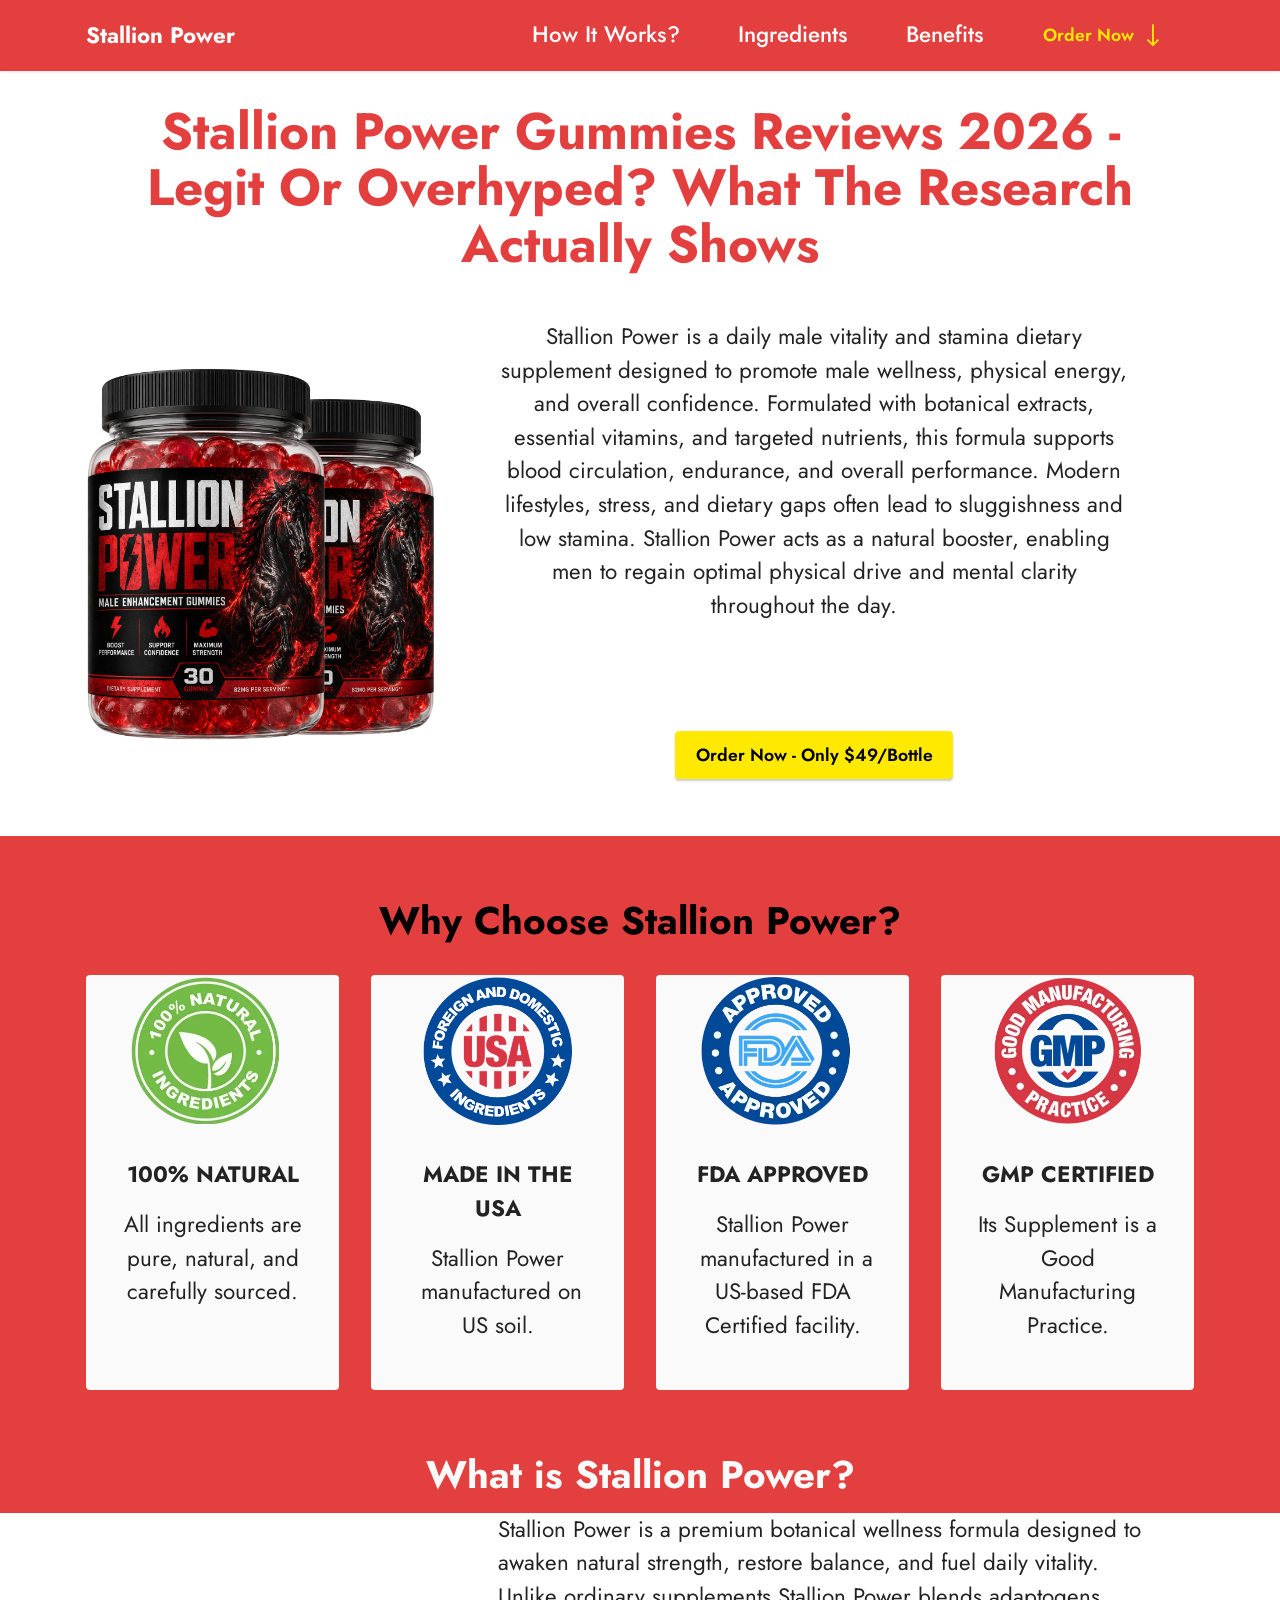
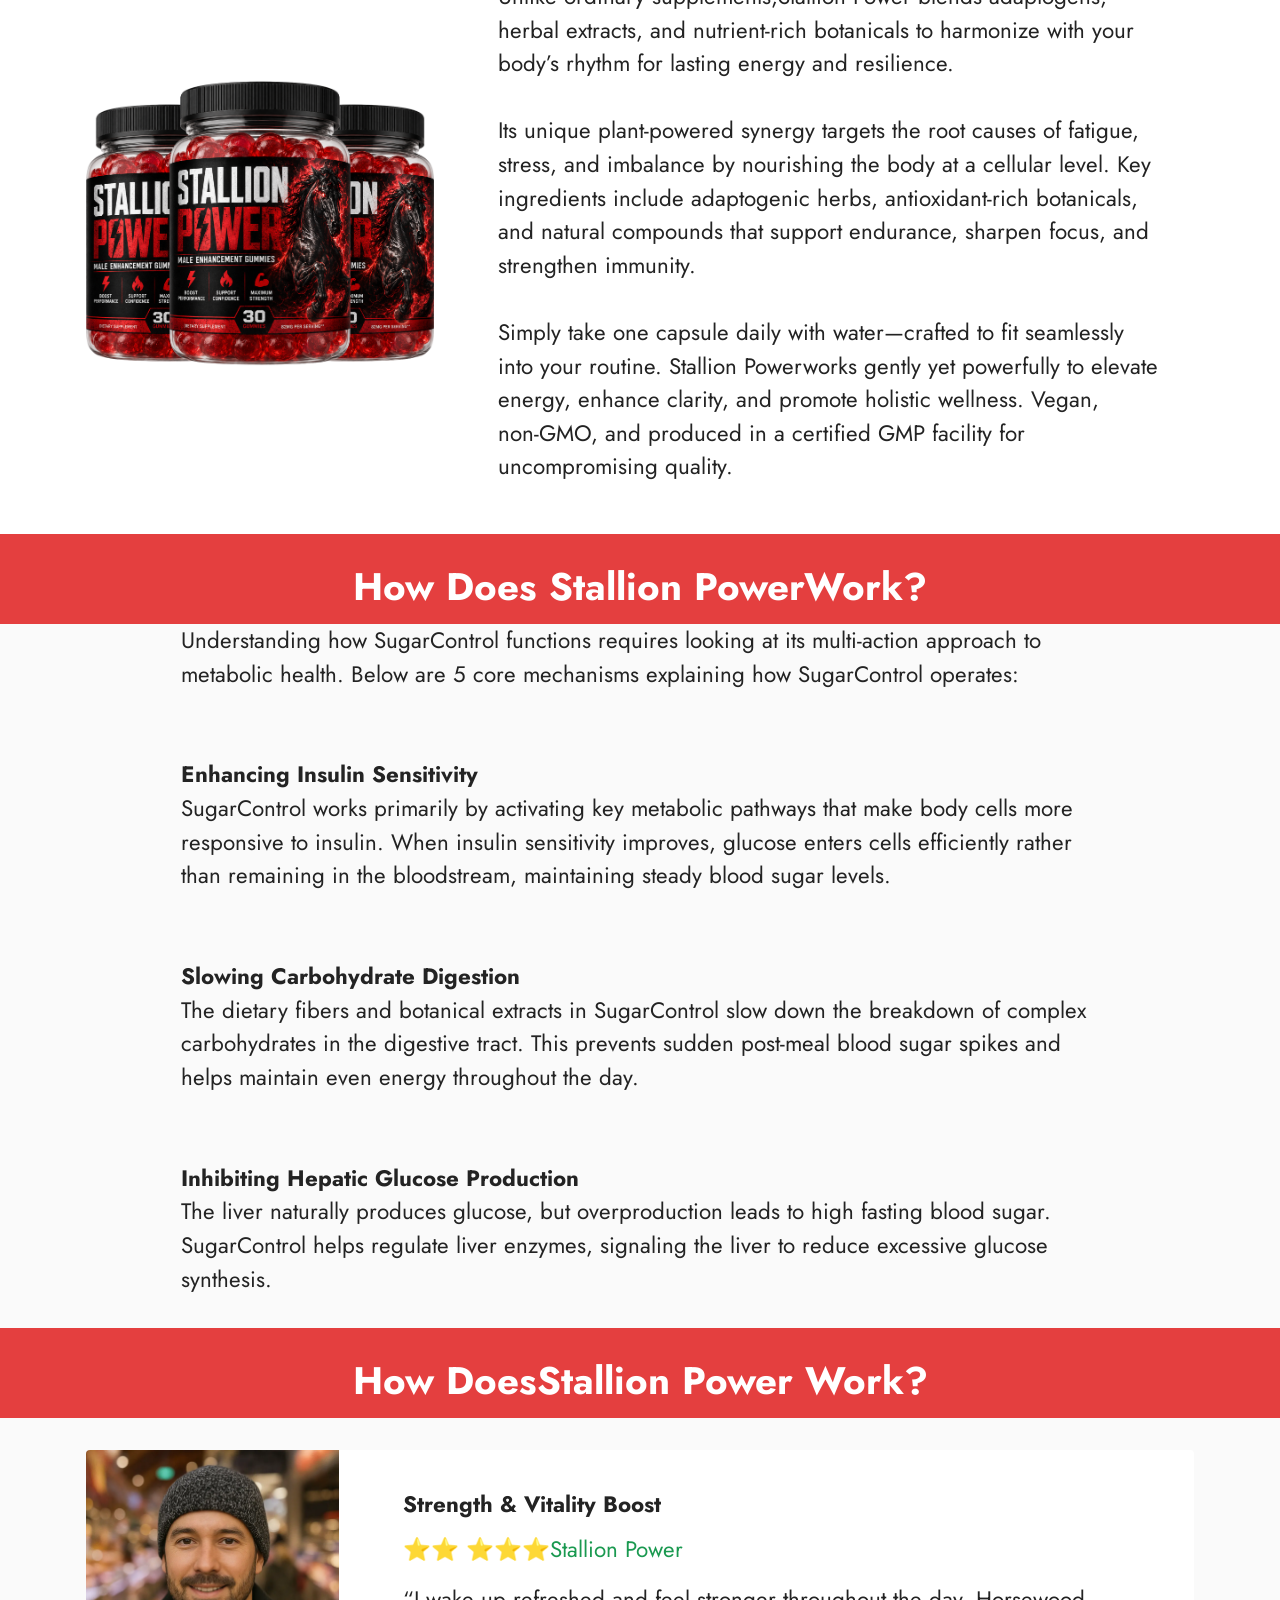
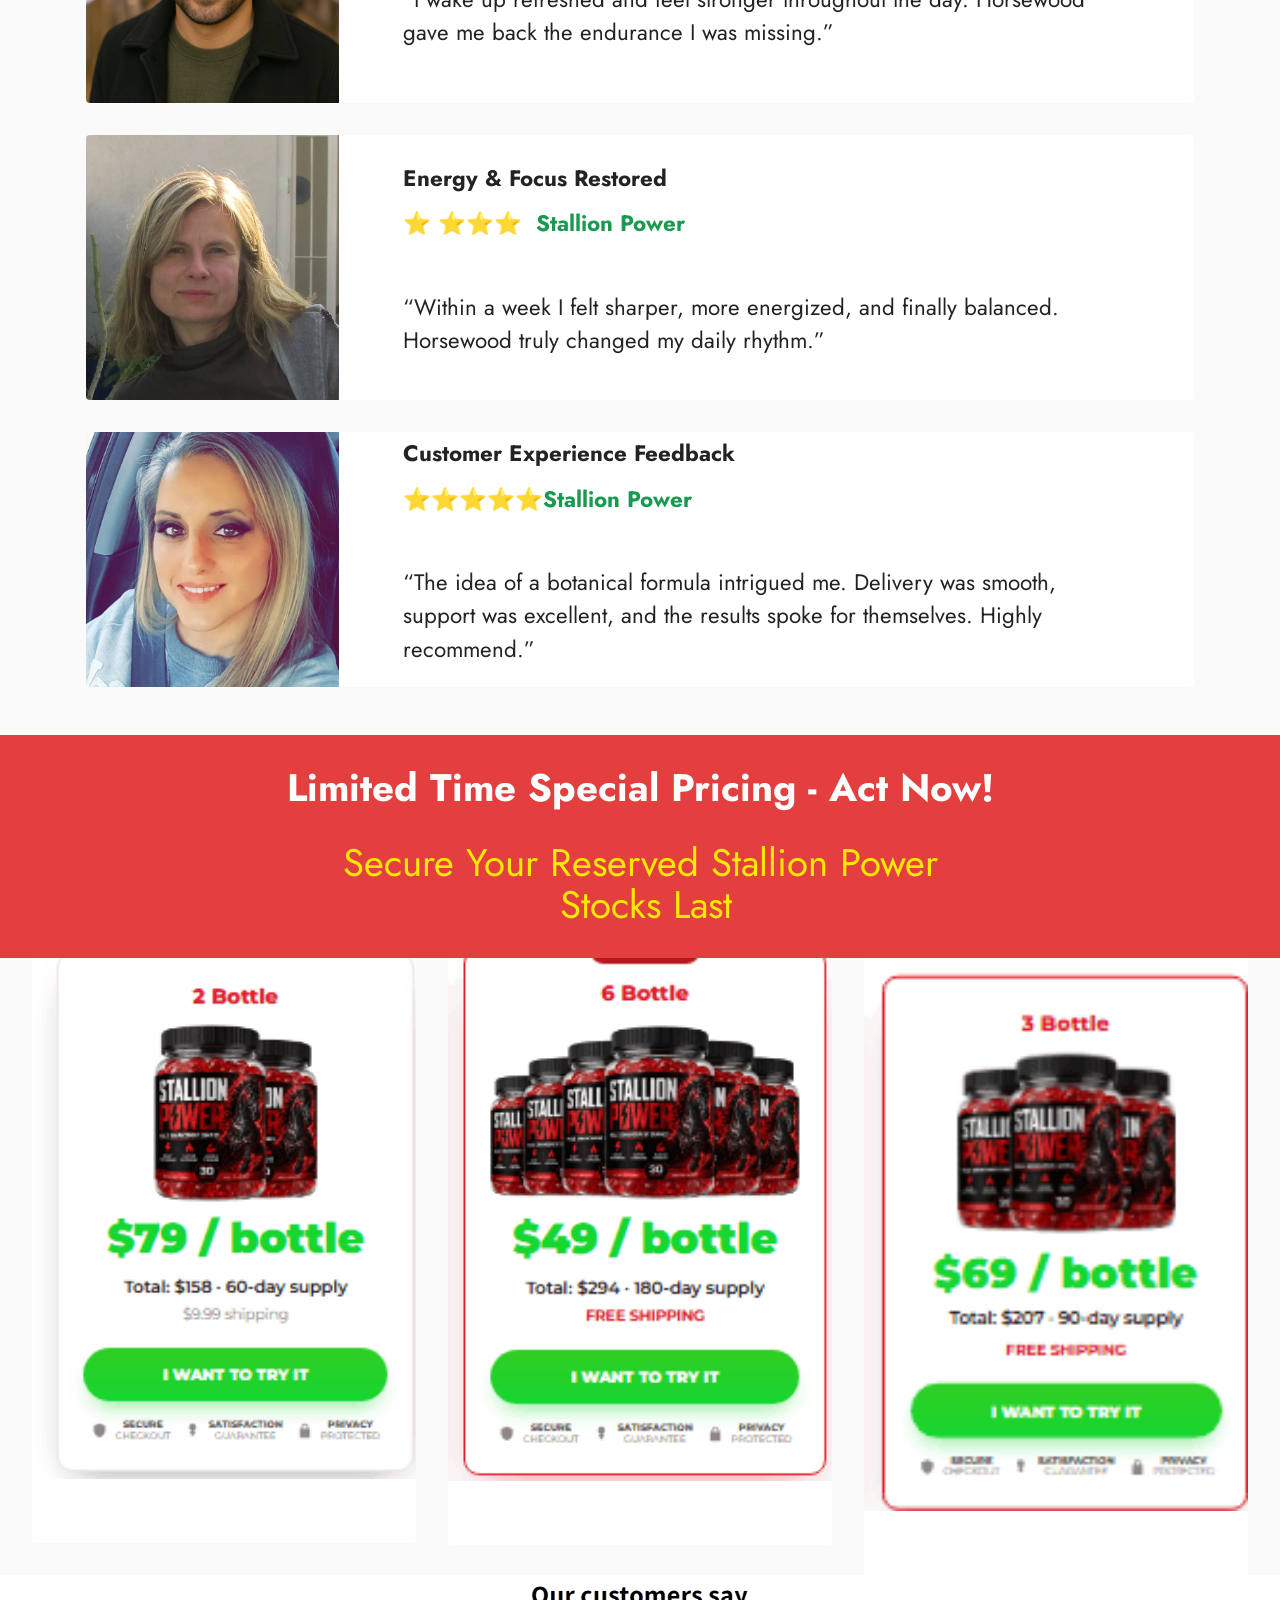
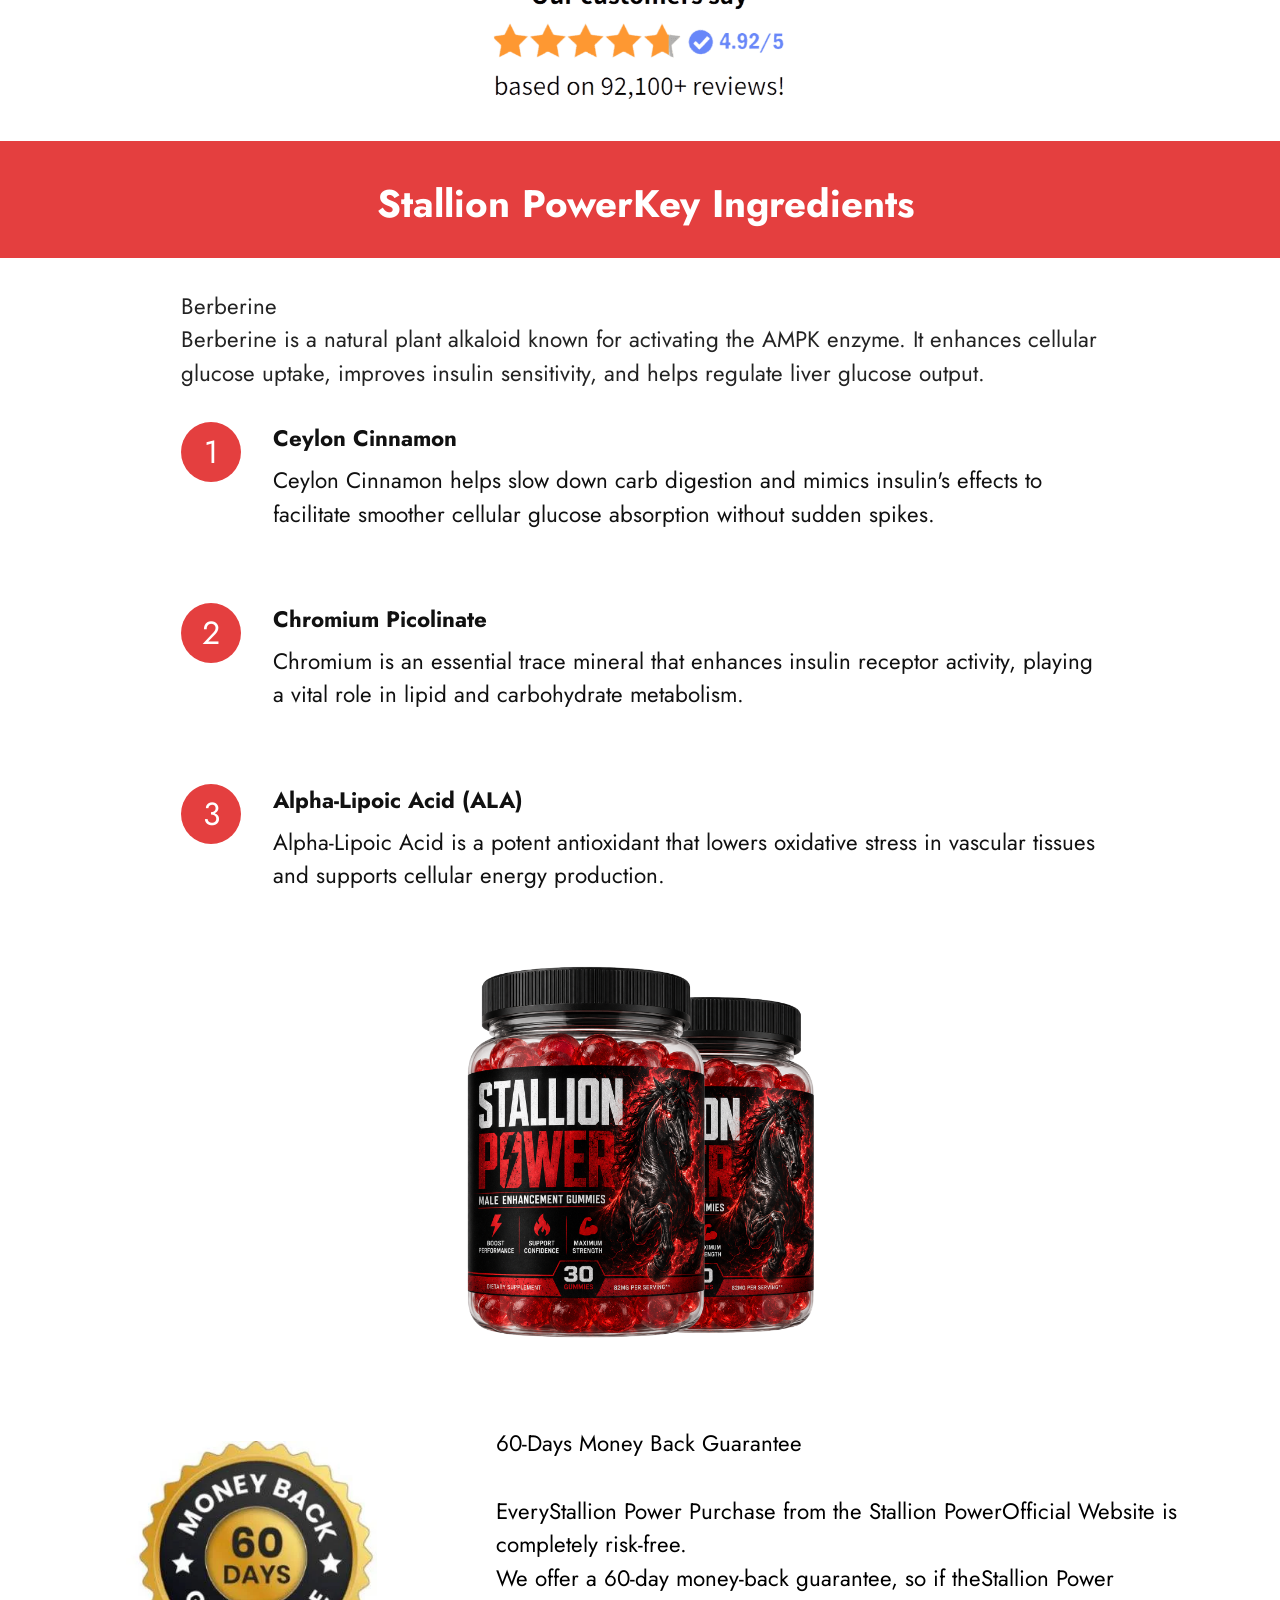
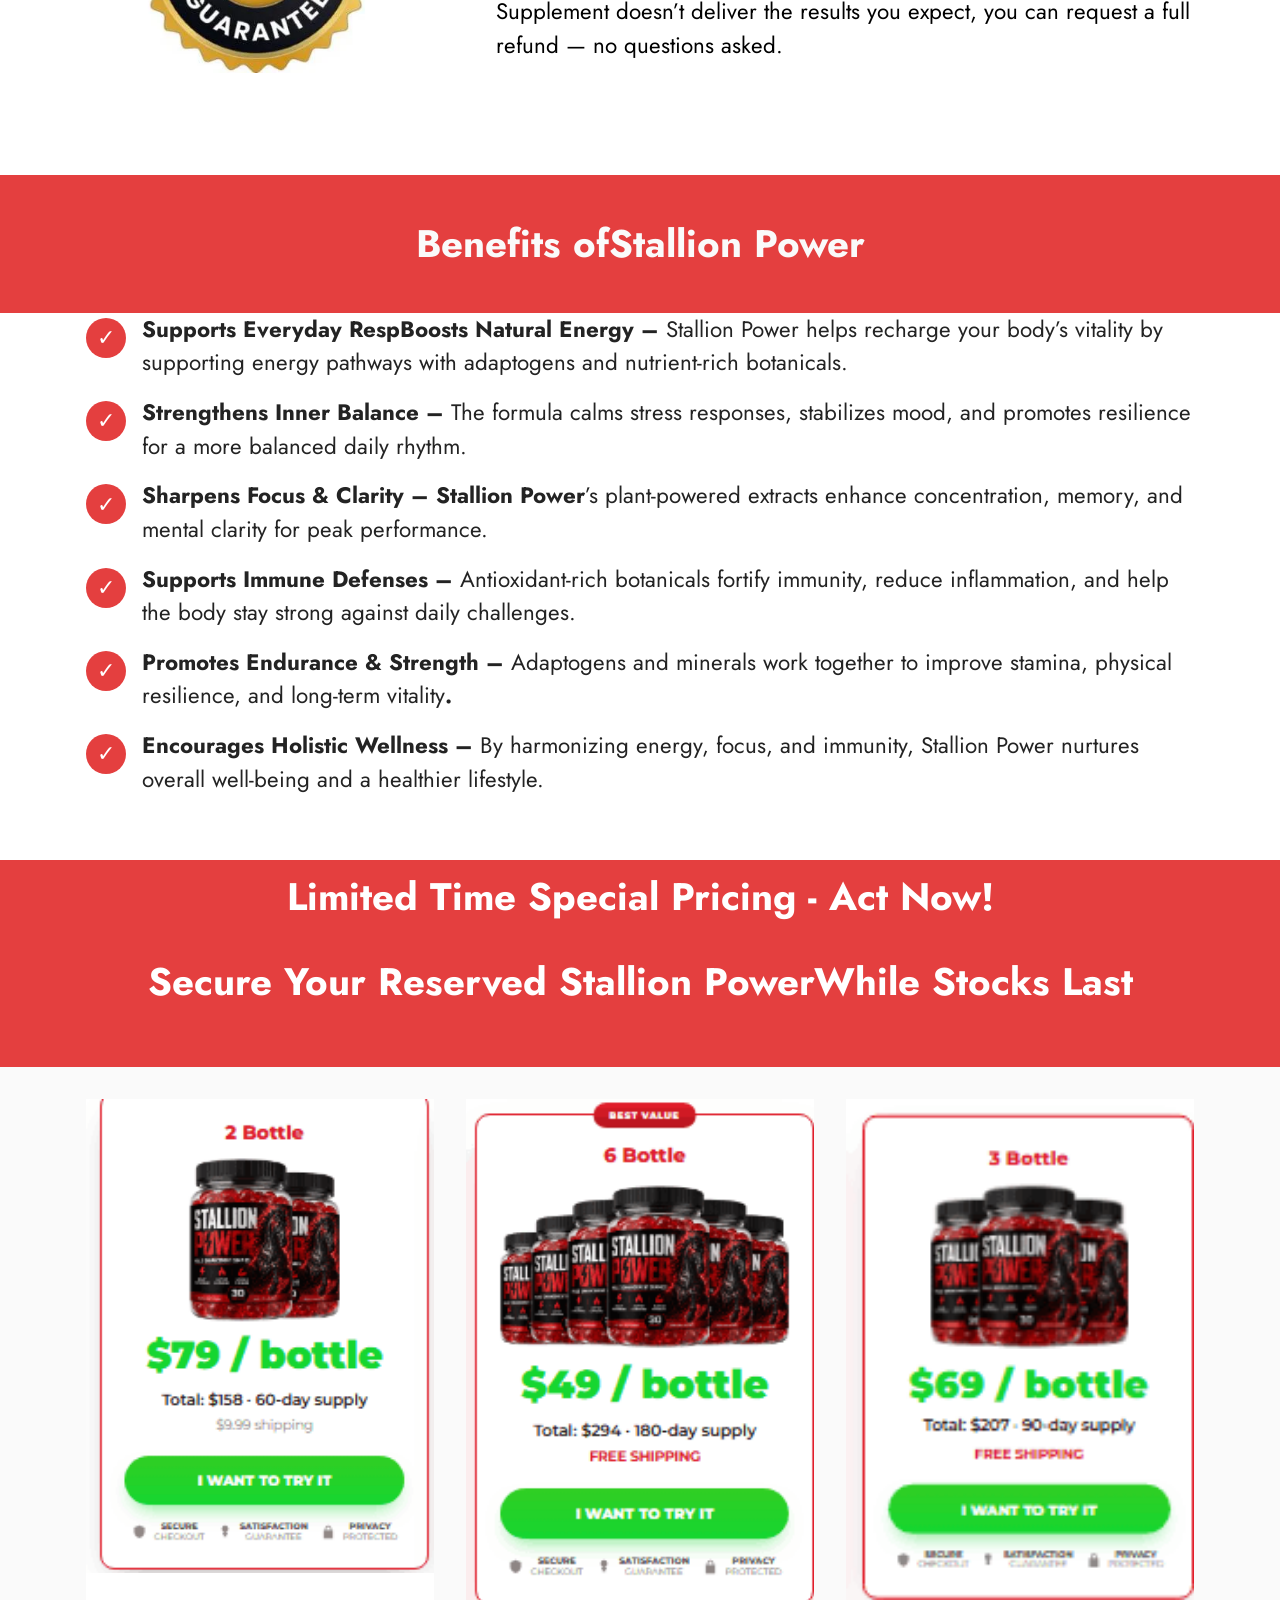
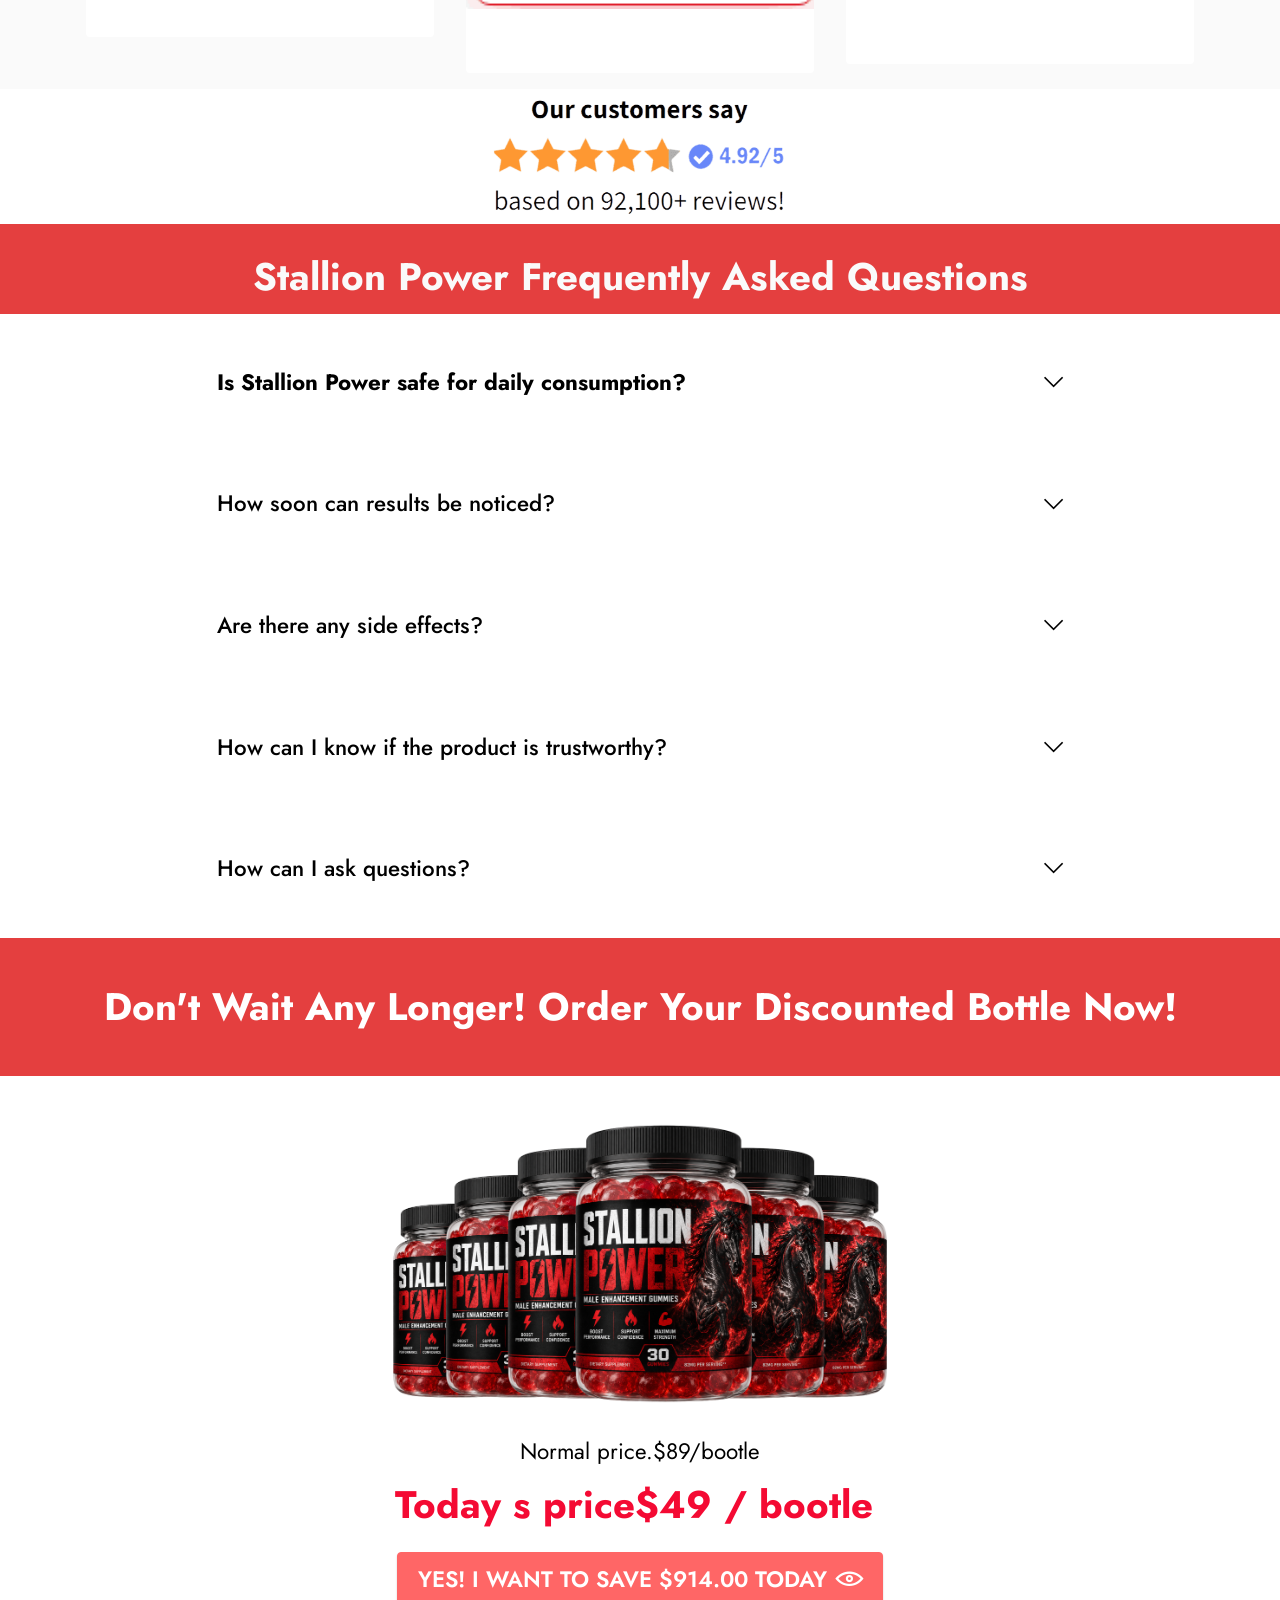
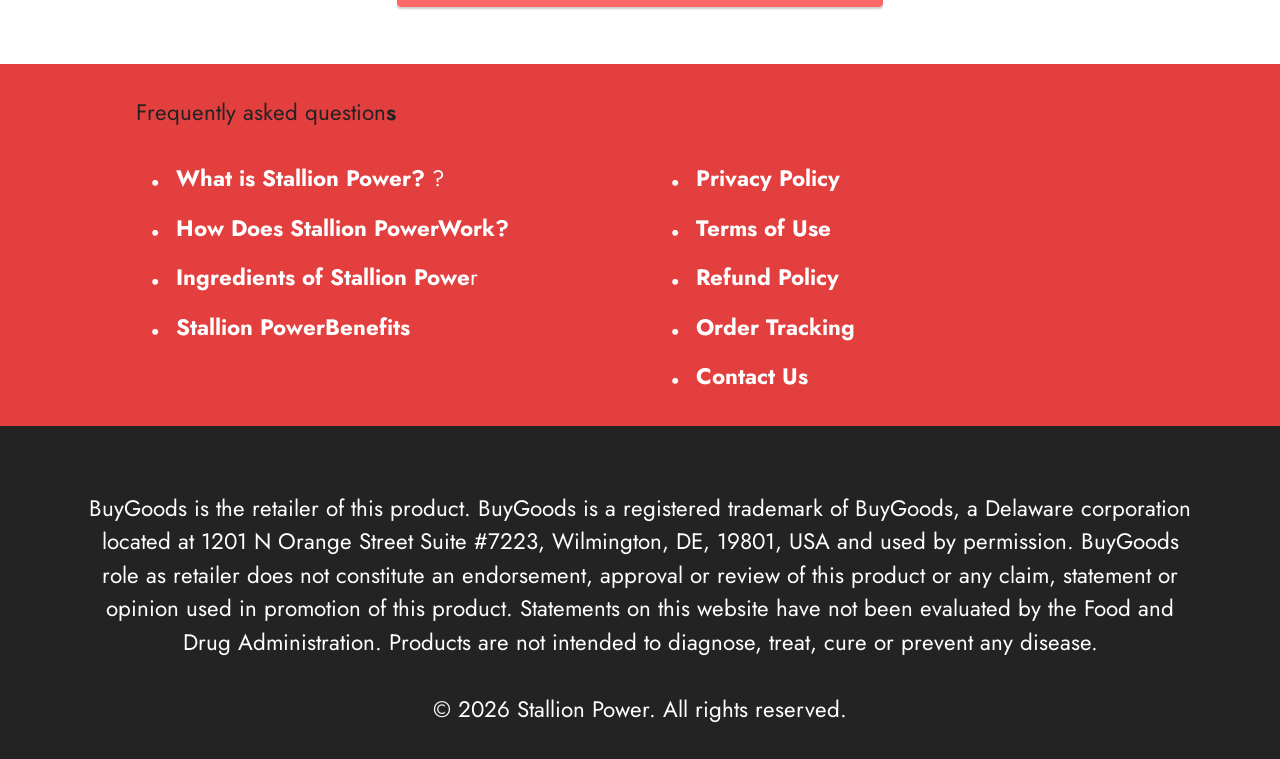
==== commit e658fcb4: "Update index.html" ====
--- a/index.html
+++ b/index.html
@@ -23,7 +23,8 @@
   <link rel="preload" href="https://fonts.googleapis.com/css?family=Jost:100,200,300,400,500,600,700,800,900,100i,200i,300i,400i,500i,600i,700i,800i,900i&display=swap" as="style" onload="this.onload=null;this.rel='stylesheet'">
   <noscript><link rel="stylesheet" href="https://fonts.googleapis.com/css?family=Jost:100,200,300,400,500,600,700,800,900,100i,200i,300i,400i,500i,600i,700i,800i,900i&display=swap"></noscript>
   <link rel="preload" as="style" href="assets/mobirise/css/mbr-additional.css?v=tE1Fz2"><link rel="stylesheet" href="assets/mobirise/css/mbr-additional.css?v=tE1Fz2" type="text/css">
-
+<meta name="google-site-verification" content="ojwFFrobrEAdesm8oLR1VNvsSXICQItrODOj1nC4V70" />
+	<meta name="msvalidate.01" content="BFED78960371397816FDB9212DADB8CB" />
   
   
   <meta name="keywords" content="Lungora LungoraLungora supplement, Lungora pills">
@@ -992,9 +993,8 @@
                 
             </div>
         </div>
-    </div>
-</section><section class="display-7" style="padding: 0;align-items: center;justify-content: center;flex-wrap: wrap;    align-content: center;display: flex;position: relative;height: 4rem;"><a href="https://mobiri.se/" style="flex: 1 1;height: 4rem;position: absolute;width: 100%;z-index: 1;"><img alt="" style="height: 4rem;" src="[data-uri]"></a><p style="margin: 0;text-align: center;" class="display-7">&#8204;</p><a style="z-index:1" href="https://mobirise.com/builder/no-code-website-builder.html">No Code Website Builder</a></section><script src="assets/bootstrap/js/bootstrap.bundle.min.js"></script>  <script src="assets/smoothscroll/smooth-scroll.js"></script>  <script src="assets/ytplayer/index.js"></script>  <script src="assets/dropdown/js/navbar-dropdown.js"></script>  <script src="assets/mbr-switch-arrow/mbr-switch-arrow.js"></script>  <script src="assets/theme/js/script.js"></script>  
+    </div><script src="assets/bootstrap/js/bootstrap.bundle.min.js"></script>  <script src="assets/smoothscroll/smooth-scroll.js"></script>  <script src="assets/ytplayer/index.js"></script>  <script src="assets/dropdown/js/navbar-dropdown.js"></script>  <script src="assets/mbr-switch-arrow/mbr-switch-arrow.js"></script>  <script src="assets/theme/js/script.js"></script>  
   
   
 </body>
-</html>+</html>
